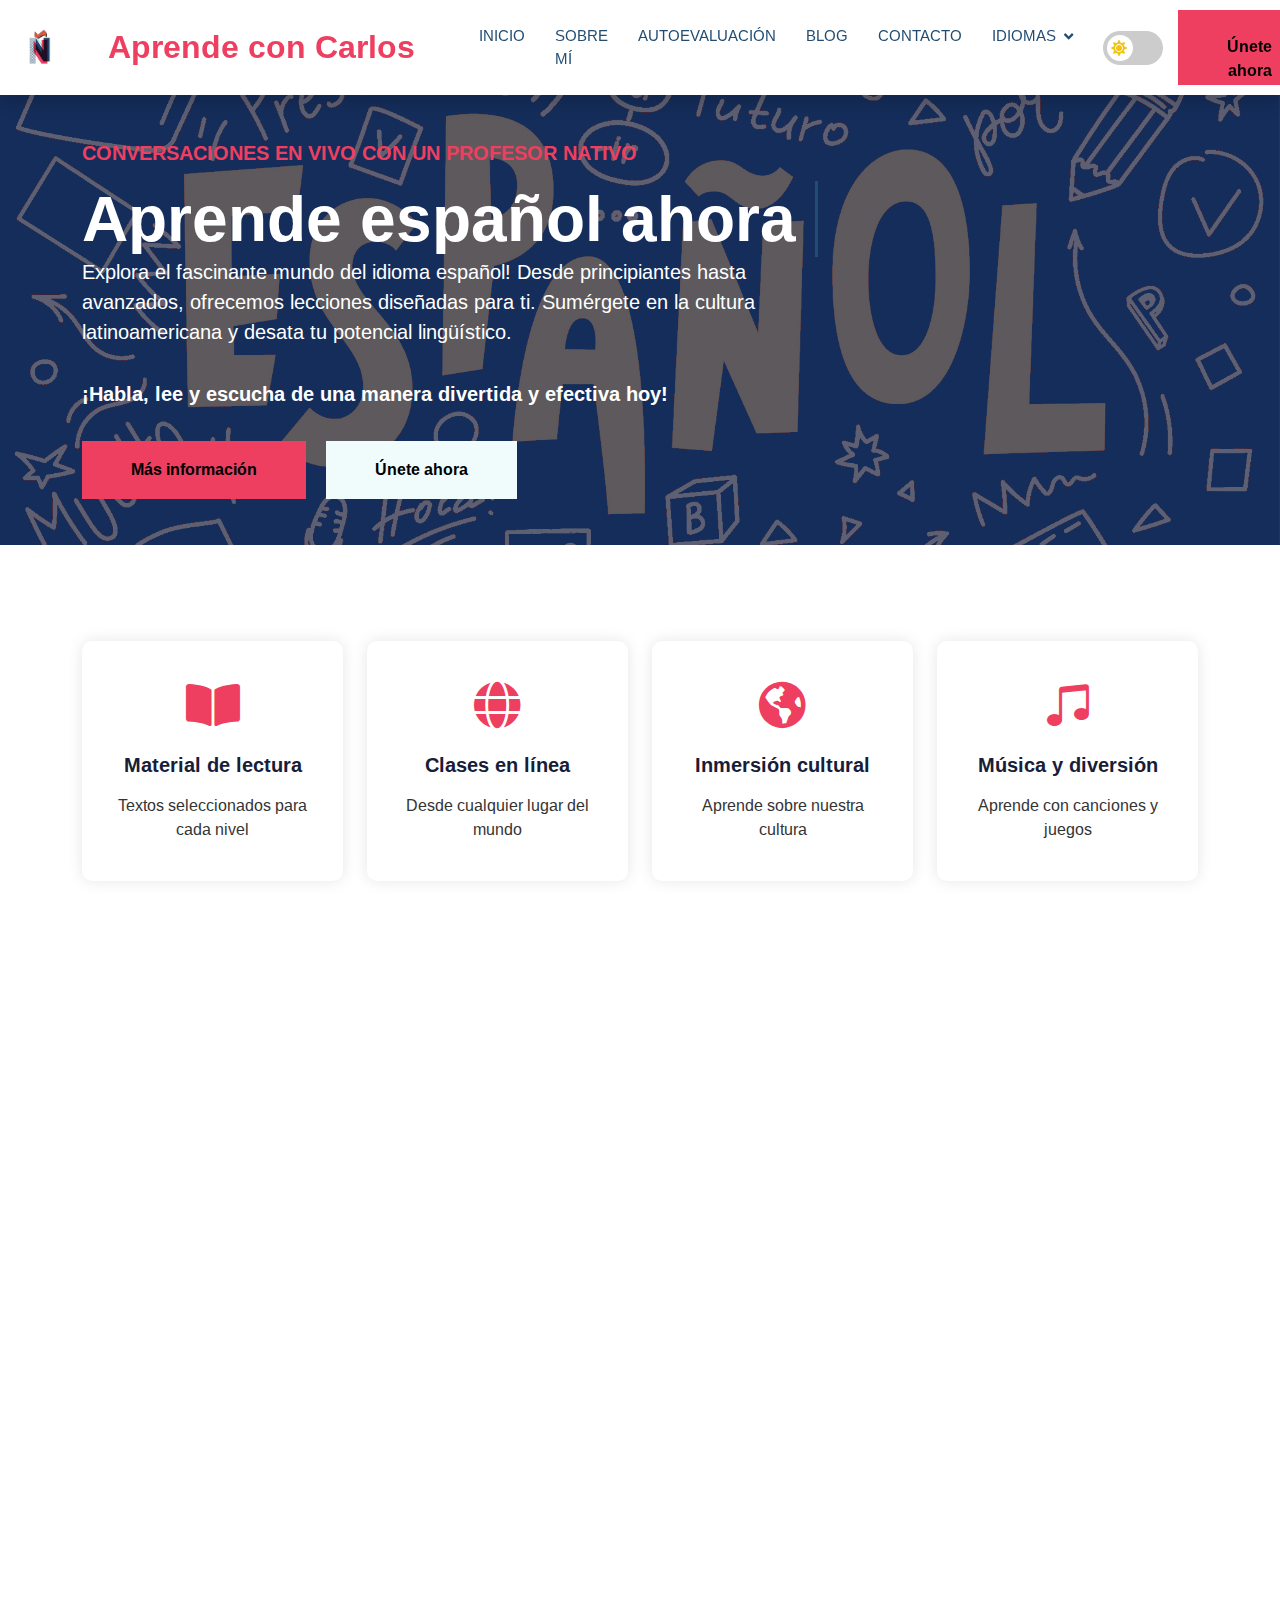
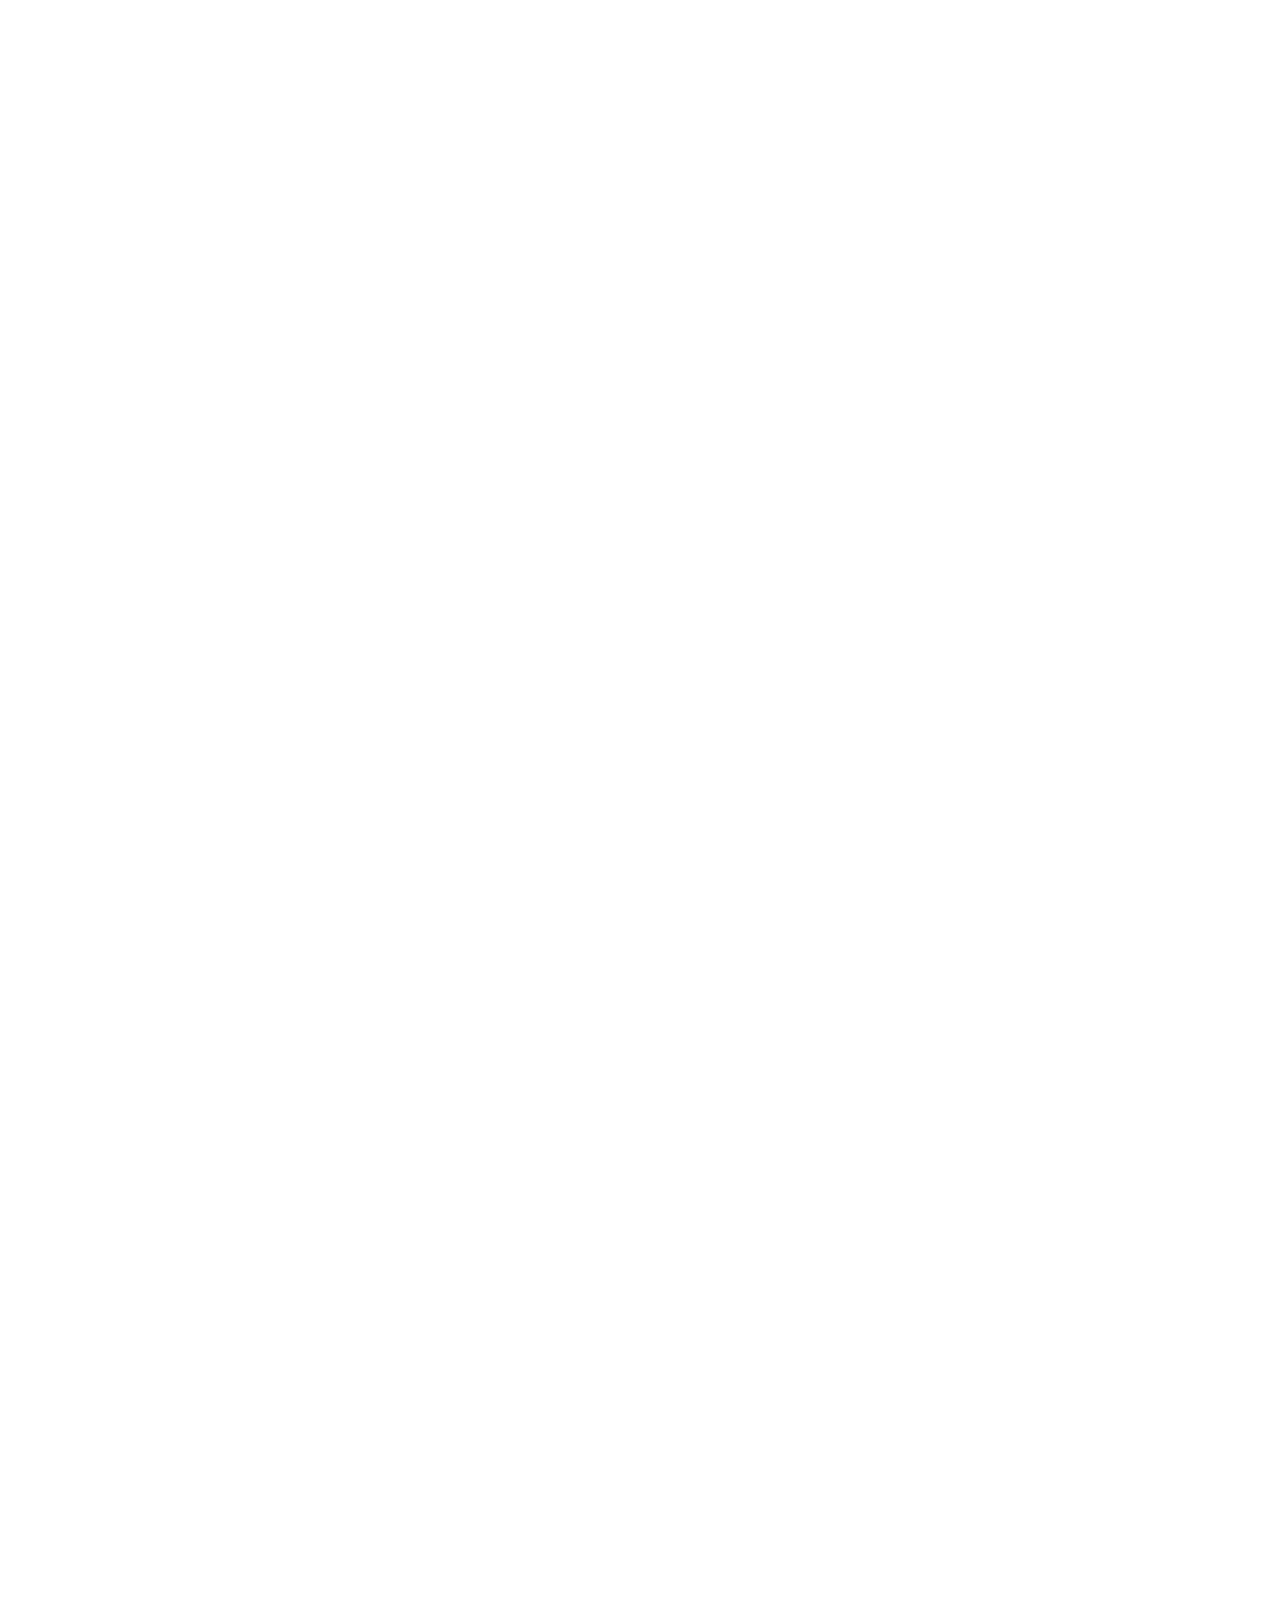
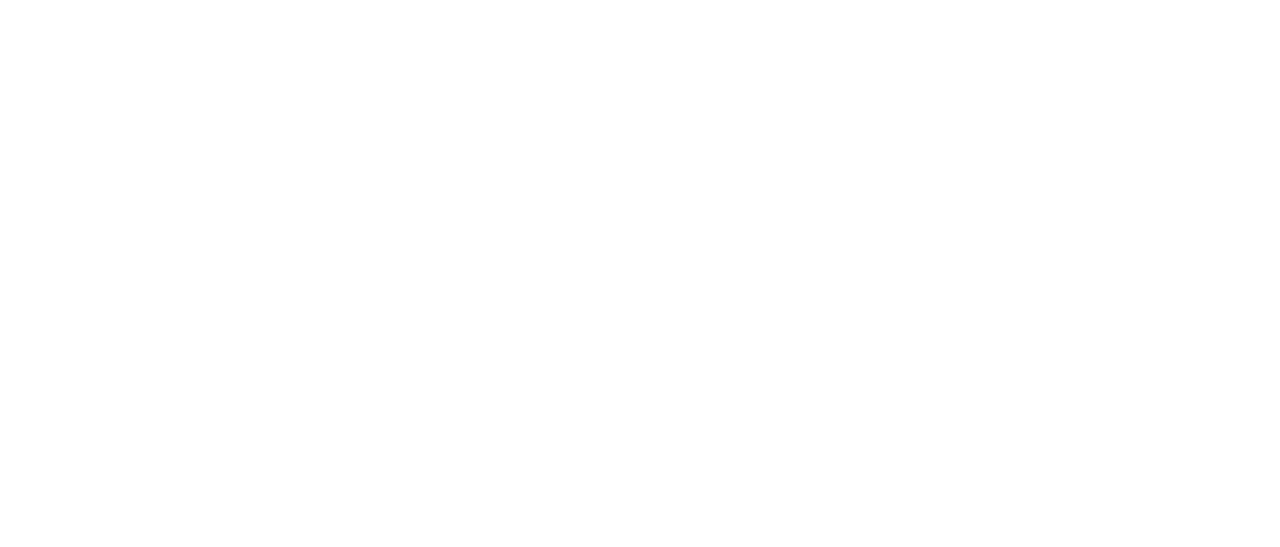
==== index.html @ 6c86e767 "Subiendo cambios." ====
<!DOCTYPE html>
<html lang="es">
  <head>
    <meta charset="utf-8" />
    <title>Aprende con Carlos</title>
    <meta content="width=device-width, initial-scale=1.0" name="viewport" />
    <meta content="spanish classes, spanish online, spanish for beginners, spanish for intermediate, spanish for advanced, clases en español, clases en línea, espanhol online, espanhol para principiantes, espanhol para intermediario, espanhol para avanzado" name="keywords" />
    <meta content="Aprende español con Carlos, un profesor nativo de español. Únete a nuestras clases de español en línea y mejora tus habilidades lingüísticas con actividades atractivas y ejercicios interactivos." name="description" />

    <!-- Favicon -->
    <link href="img/favicon.png" rel="icon" />

<!-- Google Web Fonts -->
<link rel="preconnect" href="https://fonts.googleapis.com">
<link rel="preconnect" href="https://fonts.gstatic.com" crossorigin>
<link href="https://fonts.googleapis.com/css2?family=Arimo:wght@400;500;600;700&display=swap" rel="stylesheet">

    <!-- Icon Font Stylesheet -->
    <link
      href="https://cdnjs.cloudflare.com/ajax/libs/font-awesome/5.10.0/css/all.min.css"
      rel="stylesheet"
    />
    <link
      href="https://cdn.jsdelivr.net/npm/bootstrap-icons@1.4.1/font/bootstrap-icons.css"
      rel="stylesheet"
    />

    <!-- Libraries Stylesheet -->
    <link href="lib/animate/animate.min.css" rel="stylesheet" />
    <link href="lib/owlcarousel/assets/owl.carousel.min.css" rel="stylesheet" />

    <!-- Customized Bootstrap Stylesheet -->
    <link href="css/bootstrap.min.css" rel="stylesheet" />

    <!-- Template Stylesheet -->
    <link href="css/style.css" rel="stylesheet" />
  </head>

  <body>
    <!-- Spinner Start -->
    <div
      id="spinner"
      class="show bg-white position-fixed translate-middle w-100 vh-100 top-50 start-50 d-flex align-items-center justify-content-center"
    >
      <div
        class="spinner-border text-primary"
        style="width: 3rem; height: 3rem"
        role="status"
      >
        <span class="sr-only">Loading...</span>
      </div>
    </div>
    <!-- Spinner End -->
    <!-- Navbar Start -->
    <nav class="navbar navbar-expand-lg bg-white navbar-light shadow sticky-top p-0">
      <img src="images/logoApCarlos.png" alt="logo" class="logo" />
      <a
        href="index.html"
        class="navbar-brand d-flex align-items-center px-4 px-lg-5"
      >
        <h2 class="m-0 text-primary">Aprende con Carlos</h2>
      </a>
      <button
        type="button"
        class="navbar-toggler me-4"
        data-bs-toggle="collapse"
        data-bs-target="#navbarCollapse"
      >
        <span class="navbar-toggler-icon"></span>
      </button>
      <div class="collapse navbar-collapse" id="navbarCollapse">
        <div class="navbar-nav ms-auto p-4 p-lg-0">
          <a href="index.html" class="nav-item nav-link" data-i18n="nav.home">Home</a>
          <a href="about.html" class="nav-item nav-link" data-i18n="nav.about">Sobre mí</a>
          <a href="exam.html" class="nav-item nav-link" data-i18n="nav.exam">Autoevaluación</a>
          <a href="blog.html" class="nav-item nav-link" data-i18n="nav.blog">Blog</a>
          <a href="contact.html" class="nav-item nav-link" data-i18n="nav.contact">Contacto</a>
          
          <div class="nav-item dropdown">
            <a href="#" class="nav-link dropdown-toggle" data-bs-toggle="dropdown" data-i18n="nav.languages">Idiomas</a>
            <div class="dropdown-menu fade-down m-0">
              <a href="#" class="dropdown-item language-option" data-lang="es" onclick="changeLanguage('es')">Español</a>
              <a href="#" class="dropdown-item language-option" data-lang="en" onclick="changeLanguage('en')">English</a>
              <a href="#" class="dropdown-item language-option" data-lang="pt" onclick="changeLanguage('pt')">Português</a>
            </div>
          </div>
          
          <!-- Botón de cambio de tema -->
          <div class="theme-switch-wrapper nav-item">
            <label class="theme-switch" for="checkbox">
              <input type="checkbox" id="checkbox" />
              <div class="slider">
                <i class="fas fa-sun sun-icon icon"></i>
                <i class="fas fa-moon moon-icon icon"></i>
              </div>
            </label>
          </div>
        </div>
        <a href="contact.html" class="btn btn-primary py-4 px-lg-5 d-none d-lg-block" data-i18n="nav.join">
          Únete ahora<i class="fa fa-arrow-right ms-3"></i>
        </a>
      </div>
    </nav>
    <!-- Navbar End -->

    

    <!-- Carousel Start -->
    <div class="container-fluid p-0 mb-5">
      <div class="owl-carousel header-carousel position-relative">
        <div class="owl-carousel-item position-relative">
          <img class="img-fluid" src="img/header.png" alt="" />
          <div
            class="position-absolute top-0 start-0 w-100 h-100 d-flex align-items-center"
            style="background: rgba(24, 29, 56, 0.7)">
            <div class="container">
              <div class="row justify-content-start">
                <div class="col-sm-10 col-lg-8">
                  <h5
                    class="text-primary text-uppercase mb-3 animated slideInDown"
                    data-i18n="carousel.title1"
                  ></h5>
                  <h1 class="display-3 text-white animated slideInDown" data-i18n="carousel.heading"></h1>
                  <p class="fs-5 text-white mb-4 pb-2" data-i18n="carousel.text"></p>
                  <p class="fs-5 text-white mb-4 pb-2">
                    <strong data-i18n="carousel.highlight"></strong>
                  </p>
                  <a
                    href="about.html"
                    class="btn btn-primary py-md-3 px-md-5 me-3 animated slideInLeft"
                    data-i18n="carousel.button1">Más info</a>
                  <a
                    href="contact.html"
                    class="btn btn-light py-md-3 px-md-5 animated slideInRight"
                    data-i18n="carousel.button2">Únete ahora</a>
                </div>
              </div>
            </div>
          </div>
        </div>
        <div class="owl-carousel-item position-relative">
          <img class="img-fluid" src="img/header.png" alt="" />
          <div
            class="position-absolute top-0 start-0 w-100 h-100 d-flex align-items-center"
            style="background: rgba(24, 29, 56, 0.7)"
          >
            <div class="container">
              <div class="row justify-content-start">
                <div class="col-sm-10 col-lg-8">
                  <h5
                    class="text-primary text-uppercase mb-3 animated slideInDown"
                    data-i18n="carousel.title2"
                  >
                    Conversaciones en vivo con un profesor nativo
                  </h5>
                  <h1 class="display-3 text-white animated slideInDown" data-i18n="carousel.heading2">
                    Aprende Español ahora
                  </h1>
                  <p class="fs-5 text-white mb-4 pb-2" data-i18n="carousel.text2">
                    Explora el fascinante mundo del idioma español. Desde
                    principiantes hasta avanzados, ofrecemos lecciones diseñadas
                    para ti. Sumérgete en la cultura latinoamericana y desata tu
                    potencial lingüístico.
                  </p>
                  <p class="fs-5 text-white mb-4 pb-2">
                    <strong>
                      ¡Habla, lee y escucha de una manera divertida y
                      efectiva!</strong
                    >
                  </p>
                  <a
                    href="about.html"
                    class="btn btn-primary py-md-3 px-md-5 me-3 animated slideInLeft"
                    >Más info</a
                  >
                  <a
                    href="contact.html"
                    class="btn btn-light py-md-3 px-md-5 animated slideInRight"
                    >Únete ahora</a
                  >
                </div>
              </div>
            </div>
          </div>
        </div>
      </div>
    </div>

    <!-- Service Start -->
    <div class="container-xxl py-5">
      <div class="container">
        <div class="row g-4">
          <div class="col-lg-3 col-sm-6 wow fadeInUp" data-wow-delay="0.1s">
            <div class="service-item text-center pt-3">
              <div class="p-4">
                <i class="fa fa-3x fa-book-open text-primary mb-4"></i>
                <h5 class="mb-3" data-i18n="services.reading.title"></h5>
                <p data-i18n="services.reading.text"></p>
              </div>
            </div>
          </div>
          <div class="col-lg-3 col-sm-6 wow fadeInUp" data-wow-delay="0.3s">
            <div class="service-item text-center pt-3">
              <div class="p-4">
                <i class="fa fa-3x fa-globe text-primary mb-4"></i>
                <h5 class="mb-3" data-i18n="services.online.title"></h5>
                <p data-i18n="services.online.text"></p>
              </div>
            </div>
          </div>
          <div class="col-lg-3 col-sm-6 wow fadeInUp" data-wow-delay="0.5s">
            <div class="service-item text-center pt-3">
              <div class="p-4">
                <i class="fa fa-3x fa-globe-americas text-primary mb-4"></i>
                <h5 class="mb-3" data-i18n="services.culture.title"></h5>
                <p data-i18n="services.culture.text"></p>
              </div>
            </div>
          </div>
          <div class="col-lg-3 col-sm-6 wow fadeInUp" data-wow-delay="0.7s">
            <div class="service-item text-center pt-3">
              <div class="p-4">
                <i class="fa fa-3x bi-music-note-beamed text-primary mb-4"></i>
                <h5 class="mb-3" data-i18n="services.music.title"></h5>
                <p data-i18n="services.music.text"></p>
              </div>
            </div>
          </div>
        </div>
      </div>
    </div>

    <!-- About Start -->
    <div class="container-xxl py-5">
      <div class="container">
        <div class="row g-5">
          <div
            class="col-lg-6 wow fadeInUp"
            data-wow-delay="0.1s"
            style="min-height: 400px"
          >
            <div class="position-relative h-100">
              <img
                class="img-fluid position-absolute w-100 h-100"
                src="img/about.jpg"
                alt=""
                style="object-fit: cover"
              />
            </div>
          </div>
          <div class="col-lg-6 wow fadeInUp" data-wow-delay="0.3s">
            <h6 class="section-title bg-white text-start text-primary pe-3" data-i18n="about.title"></h6>
            <h1 class="mb-4" data-i18n="about.question"></h1>
            <p class="mb-4" data-i18n="about.text1"></p>
            <div class="row gy-2 gx-4 mb-4">
              <div class="col-sm-6">
                <p class="mb-0">
                  <i class="fa fa-arrow-right text-primary me-2"></i>
                  <span data-i18n="about.skill1"></span>
                </p>
              </div>
              <div class="col-sm-6">
                <p class="mb-0">
                  <i class="fa fa-arrow-right text-primary me-2"></i>
                  <span data-i18n="about.skill2"></span>
                </p>
              </div>
              <div class="col-sm-6">
                <p class="mb-0">
                  <i class="fa fa-arrow-right text-primary me-2">
                  </i>Corrector ortográfico
                </p>
              </div>
              <div class="col-sm-6">
                <p class="mb-0">
                  <i class="fa fa-arrow-right text-primary me-2">
                  </i>Excelente cocinero
                </p>
              </div>
              <div class="col-sm-6">
                <p class="mb-0">
                  <i class="fa fa-arrow-right text-primary me-2">
                  </i>Innovador y empírico
                </p>
              </div>
              <div class="col-sm-6">
                <p class="mb-0">
                  <i class="fa fa-arrow-right text-primary me-2"></i
                  >Dispuesto a ayudarte
                </p>
              </div>
            </div>
            <a class="btn btn-primary py-3 px-5 mt-2" href="teacher.html" data-i18n="about.button"></a>
          </div>
        </div>
      </div>
    </div>

    <!-- Categories Start -->
    <div class="container-xxl py-5 category">
        <div class="container">
            <div class="text-center wow fadeInUp" data-wow-delay="0.1s">
                <h6 class="section-title bg-white text-center text-primary px-3" data-i18n="categories.title"></h6>
                <h1 class="mb-5" data-i18n="categories.heading"></h1>
            </div>
            <div class="row g-3">
                <div class="col-lg-7 col-md-6">
                    <div class="row g-3">
                        <div class="col-lg-12 col-md-12 wow zoomIn" data-wow-delay="0.1s">
                            <a class="position-relative d-block overflow-hidden" href="grammar.html">
                                <img class="img-fluid" src="img/cat-1.jpg" alt="" />
                                <div class="bg-white text-center position-absolute bottom-0 end-0 py-2 px-3" style="margin: 1px">
                                    <h5 class="m-0" data-i18n="categories.item1"></h5>
                                </div>
                            </a>
                        </div>
                        <div class="col-lg-6 col-md-12 wow zoomIn" data-wow-delay="0.3s">
                            <a class="position-relative d-block overflow-hidden" href="conversations.html">
                                <img class="img-fluid" src="img/cat-2.jpg" alt="" />
                                <div class="bg-white text-center position-absolute bottom-0 end-0 py-2 px-3" style="margin: 1px">
                                    <h5 class="m-0" data-i18n="categories.item2">Conversaciones en vivo</h5>
                                </div>
                            </a>
                        </div>
                        <div class="col-lg-6 col-md-12 wow zoomIn" data-wow-delay="0.5s">
                            <a class="position-relative d-block overflow-hidden" href="exercises.html">
                                <img class="img-fluid" src="img/cat-3.jpg" alt="" />
                                <div class="bg-white text-center position-absolute bottom-0 end-0 py-2 px-3" style="margin: 1px">
                                    <h5 class="m-0" data-i18n="categories.item3">Ejercicios interactivos</h5>
                                </div>
                            </a>
                        </div>
                    </div>
                </div>
                <div class="col-lg-5 col-md-6 wow zoomIn" data-wow-delay="0.7s" style="min-height: 350px;">
                    <a class="position-relative d-block h-100 overflow-hidden" href="videos.html">
                        <img class="img-fluid position-absolute w-100 h-100" src="img/cat-4.jpg" alt="" style="object-fit: cover" />
                        <div class="bg-white text-center position-absolute bottom-0 end-0 py-2 px-3" style="margin: 1px">
                            <h5 class="m-0" data-i18n="categories.item4">Videos tutoriales</h5>
                        </div>
                    </a>
                </div>
            </div>
        </div>
    </div>

    <!-- Courses Start -->
    <div class="container-xxl py-5">
      <div class="container">
        <div class="text-center wow fadeInUp" data-wow-delay="0.1s">
          <h6 class="section-title bg-white text-center text-primary px-3" data-i18n="courses.title">
          </h6>
          <h1 class="mb-5" data-i18n="courses.heading"></h1>
        </div>
        <div class="row g-4 justify-content-center">
          <div class="col-lg-4 col-md-6 wow fadeInUp" data-wow-delay="0.1s">
            <div class="course-item bg-light">
              <div class="position-relative overflow-hidden">
                <img class="img-fluid" src="img/course-1.jpg" alt="" />
                <div
                  class="w-100 d-flex justify-content-center position-absolute bottom-0 start-0 mb-4"
                >
                  <a
                    href="#"
                    class="flex-shrink-0 btn btn-sm btn-primary px-3 border-end"
                    style="border-radius: 30px 0 0 30px"
                    data-i18n="courses.more"
                  ></a
                  >
                  <a
                    href="#"
                    class="flex-shrink-0 btn btn-sm btn-primary px-3"
                    style="border-radius: 0 30px 30px 0"
                    data-i18n="courses.join"
                  ></a
                  >
                </div>
              </div>
              <div class="text-center p-4 pb-0">
                <h3 class="mb-0">$150.00</h3>
                <h5 class="mb-4" data-i18n="courses.beginner"></h5>
              </div>
              <div class="d-flex border-top">
                <small class="flex-fill text-center border-end py-2"
                  ><i class="fa fa-user-tie text-primary me-2"></i>Carlos Reges</small
                >
                <small class="flex-fill text-center border-end py-2"
                  ><i class="fa fa-clock text-primary me-2"></i>1.49 Hrs</small
                >
                <small class="flex-fill text-center py-2"
                  ><i class="fa fa-user text-primary me-2"></i>30
                  <span data-i18n="courses.students"></span></small
                >
              </div>
            </div>
          </div>
          <div class="col-lg-4 col-md-6 wow fadeInUp" data-wow-delay="0.3s">
            <div class="course-item bg-light">
              <div class="position-relative overflow-hidden">
                <img class="img-fluid" src="img/course-2.jpg" alt="" />
                <div
                  class="w-100 d-flex justify-content-center position-absolute bottom-0 start-0 mb-4"
                >
                  <a
                    href="#"
                    class="flex-shrink-0 btn btn-sm btn-primary px-3 border-end"
                    style="border-radius: 30px 0 0 30px"
                    data-i18n="courses.more"
                  ></a
                  >
                  <a
                    href="#"
                    class="flex-shrink-0 btn btn-sm btn-primary px-3"
                    style="border-radius: 0 30px 30px 0"
                    data-i18n="courses.join"
                  ></a
                  >
                </div>
              </div>
              <div class="text-center p-4 pb-0">
                <h3 class="mb-0">$150.00</h3>
                <h5 class="mb-4" data-i18n="courses.intermediate"></h5>
              </div>
              <div class="d-flex border-top">
                <small class="flex-fill text-center border-end py-2"
                  ><i class="fa fa-user-tie text-primary me-2"></i>Carlos Reges</small
                >
                <small class="flex-fill text-center border-end py-2"
                  ><i class="fa fa-clock text-primary me-2"></i>1.49 Hrs</small
                >
                <small class="flex-fill text-center py-2"
                  ><i class="fa fa-user text-primary me-2"></i>30
                  <span data-i18n="courses.students"></span></small
                >
              </div>
            </div>
          </div>
          <div class="col-lg-4 col-md-6 wow fadeInUp" data-wow-delay="0.5s">
            <div class="course-item bg-light">
              <div class="position-relative overflow-hidden">
                <img class="img-fluid" src="img/course-3.jpg" alt="" />
                <div
                  class="w-100 d-flex justify-content-center position-absolute bottom-0 start-0 mb-4"
                >
                  <a
                    href="#"
                    class="flex-shrink-0 btn btn-sm btn-primary px-3 border-end"
                    style="border-radius: 30px 0 0 30px"
                    data-i18n="courses.more"
                  ></a
                  >
                  <a
                    href="#"
                    class="flex-shrink-0 btn btn-sm btn-primary px-3"
                    style="border-radius: 0 30px 30px 0"
                    data-i18n="courses.join"
                  ></a
                  >
                </div>
              </div>
              <div class="text-center p-4 pb-0">
                <h3 class="mb-0">$150.00</h3>
                <h5 class="mb-4" data-i18n="courses.advanced"></h5>
              </div>
              <div class="d-flex border-top">
                <small class="flex-fill text-center border-end py-2"
                  ><i class="fa fa-user-tie text-primary me-2"></i>Carlos Reges</small
                >
                <small class="flex-fill text-center border-end py-2"
                  ><i class="fa fa-clock text-primary me-2"></i>1.49 Hrs</small
                >
                <small class="flex-fill text-center py-2"
                  ><i class="fa fa-user text-primary me-2"></i>30
                  <span data-i18n="courses.students"></span></small
                >
              </div>
            </div>
          </div>
        </div>
      </div>
    </div>

    <!-- Contact Start -->
    <div class="container-xxl py-5">
      <div class="container">
        <div class="text-center wow fadeInUp" data-wow-delay="0.1s">
          <h6 class="section-title bg-white text-center text-primary px-3" data-i18n="contact.title"></h6>
          <h1 class="mb-5" data-i18n="contact.heading"></h1>
        </div>
        <div class="row g-4">
          <div class="col-lg-6 col-md-6 wow fadeInUp" data-wow-delay="0.1s">
            <div class="d-flex align-items-center mb-3">
              <div
                class="d-flex align-items-center justify-content-center flex-shrink-0 bg-primary"
                style="width: 50px; height: 50px"
              >
                <i class="fa fa-map-marker-alt text-white"></i>
              </div>
              <div class="ms-3">
                <h5 class="text-primary" data-i18n="contact.location"></h5>
                <p class="mb-0">Córdoba, Argentina</p>
              </div>
            </div>
            <div class="d-flex align-items-center mb-3">
              <div
                class="d-flex align-items-center justify-content-center flex-shrink-0 bg-primary"
                style="width: 50px; height: 50px"
              >
                <i class="fa fa-phone-alt text-white"></i>
              </div>
              <div class="ms-3">
                <a href="tel:+5493513400891">
                <h5 class="text-primary">Teléfono</h5>
                </a>
              </div>
            </div>
            <div class="d-flex align-items-center">
              <div
                class="d-flex align-items-center justify-content-center flex-shrink-0 bg-primary"
                style="width: 50px; height: 50px"
              >
                <i class="fa fa-envelope-open text-white"></i>
              </div>
              <div class="ms-3">
                <a href="mailto:profecorrige@gmail.com" class="mb-0"
                  >
                <h5 class="text-primary">Email</h5>
                </a
                >
              </div>
            </div>
          </div>
          <div class="col-lg-6 col-md-12 wow fadeInUp" data-wow-delay="0.5s">
            <form>
              <div class="row g-3">
                <div class="col-md-6">
                  <div class="form-floating">
                    <input type="text" class="form-control" id="name" placeholder="Your Name" />
                    <label for="name" data-i18n="contact.name"></label>
                  </div>
                </div>
                <div class="col-md-6">
                  <div class="form-floating">
                    <input
                      type="email"
                      class="form-control"
                      id="email"
                      placeholder="Your Email"
                    />
                    <label for="email" data-i18n="contact.email">Tu e-mail</label>
                  </div>
                </div>
                <div class="col-12">
                  <div class="form-floating">
                    <input
                      type="text"
                      class="form-control"
                      id="subject"
                      placeholder="Subject"
                    />
                    <label for="subject" data-i18n="contact.subject">Tema</label>
                  </div>
                </div>
                <div class="col-12">
                  <div class="form-floating">
                    <textarea
                      class="form-control"
                      placeholder="Leave a message here"
                      id="message"
                      style="height: 150px"
                    ></textarea>
                    <label for="message" data-i18n="contact.message">Mensaje</label>
                  </div>
                </div>
                <div class="col-12">
                  <button class="btn btn-primary w-100 py-3" type="submit" data-i18n="contact.submit">
                    Enviar
                  </button>
                </div>
              </div>
            </form>
          </div>
        </div>
      </div>
    </div>

    <!-- Footer Start -->
    <div class="container-fluid bg-dark text-light footer pt-5 mt-5 wow fadeIn" data-wow-delay="0.1s">
        <div class="container py-5">
            <div class="row g-5">
                <!-- Primera columna -->
                <div class="col-lg-6 col-md-6">
                    <h4 class="text-white mb-3" data-i18n="footer.links">Enlaces importantes</h4>
                    <a class="btn btn-link" href="/blog.html">Blog</a>
                    <a class="btn btn-link" href="https://www.fundeu.es/" target="_blank">Fundeú</a>
                    <div class="d-flex pt-3">
                        <a class="btn btn-outline-light btn-social" href="#"><i class="fab fa-twitter"></i></a>
                        <a class="btn btn-outline-light btn-social" href="#"><i class="fab fa-facebook-f"></i></a>
                        <a class="btn btn-outline-light btn-social" href="#"><i class="fab fa-youtube"></i></a>
                        <a class="btn btn-outline-light btn-social" href="#"><i class="fab fa-linkedin-in"></i></a>
                    </div>
                </div>
                <!-- Segunda columna -->
                <div class="col-lg-6 col-md-6">
                    <h4 class="text-white mb-3" data-i18n="footer.contact">Contacto</h4>
                    <p class="mb-2">
                        <i class="fa fa-map-marker-alt me-3"></i>Córdoba, Argentina
                    </p>
                    <p class="mb-2" data-i18n="footer.inquiry">
                        Para consultas, por favor utiliza el formulario de contacto arriba.
                    </p>
                </div>
            </div>
        </div>
        <div class="container">
            <div class="copyright">
                <div class="row">
                    <div class="col-md-6 text-center text-md-start mb-3 mb-md-0">
                        &copy; <a class="border-bottom" href="#">Aprende con Carlos</a>
                        <span data-i18n="footer.rights">Todos los derechos reservados</span>.
                        <span data-i18n="footer.designed">Diseñado por</span>
                        <a class="border-bottom" href="https://carlosreges.com.ar">Carlos Reges</a>
                    </div>
                    <div class="col-md-6 text-center text-md-end">
                        <div class="footer-menu">
                            <a href="index.html" data-i18n="nav.home">Home</a>
                            <a href="#" data-i18n="footer.cookies">Cookies</a>
                            <a href="#" data-i18n="footer.help">Ayuda</a>
                            <a href="#" data-i18n="footer.faqs">FAQs</a>
                        </div>
                    </div>
                </div>
            </div>
        </div>
    </div>

    <!-- Back to Top -->
    <a href="#" class="btn btn-lg btn-primary btn-lg-square back-to-top"><i class="bi bi-arrow-up"></i></a>

    <!-- JavaScript Libraries -->
    <script src="https://code.jquery.com/jquery-3.4.1.min.js"></script>
    <script src="https://cdn.jsdelivr.net/npm/bootstrap@5.0.0/dist/js/bootstrap.bundle.min.js"></script>
    <script src="lib/wow/wow.min.js"></script>
    <script src="lib/easing/easing.min.js"></script>
    <script src="lib/waypoints/waypoints.min.js"></script>
    <script src="lib/owlcarousel/owl.carousel.min.js"></script>

    <!-- Template Javascript -->
    <script src="js/main.js"></script>
    <script src="js/translations.js"></script>
    <script src="js/theme-clean.js"></script>
  </body>
</html>
---- css/style.css ----
/********** Template CSS **********/
:root {
    --primary: #224D73;    /* Color principal - azul oscuro */
    --secondary: #EE3F60;  /* Color secundario - rojo */
    --accent: #0DB6C5;     /* Color de acento - turquesa */
    --highlight: #D96A6A;  /* Color de resalte - salmón */
    --light: #F0FBFC;
    --dark: #224D73;       /* Cambiado para mantener consistencia */
    
    /* Nuevas variables para modo claro/oscuro */
    --bg-color: #ffffff;
    --text-color: #333333;
    --card-bg: #ffffff;
    --border-color: #e0e0e0;
    --shadow-color: rgba(0, 0, 0, 0.1);
    --header-overlay: rgba(24, 29, 56, 0.7);
}

/* Modo oscuro */
[data-theme="dark"] {
    --bg-color: #121212;
    --text-color: #f0f0f0;
    --card-bg: #1e1e1e;
    --border-color: #333333;
    --shadow-color: rgba(0, 0, 0, 0.3);
    --header-overlay: rgba(0, 0, 0, 0.8);
}

.fw-medium {
    font-weight: 500 !important;
}

.fw-semi-bold {
    font-weight: 600 !important;
}

.fw-bold {
    font-weight: 700 !important;
}

.back-to-top {
    position: fixed !important;
    right: 30px !important;
    left: auto !important; /* Forzar que no se posicione a la izquierda */
    bottom: 30px !important;
    z-index: 99999 !important; /* Aumentamos el z-index para asegurarnos que esté por encima */
    width: 45px !important;
    height: 45px !important;
    margin: 0 !important;
    padding: 0 !important;
    opacity: 0;
    visibility: hidden;
    transition: all 0.5s ease;
}

.back-to-top.active {
    opacity: 1;
    visibility: visible;
}


/*** Spinner ***/
#spinner {
    opacity: 0;
    visibility: hidden;
    transition: opacity .5s ease-out, visibility 0s linear .5s;
    z-index: 99999;
}

#spinner.show {
    transition: opacity .5s ease-out, visibility 0s linear 0s;
    visibility: visible;
    opacity: 1;
}


/*** Button ***/
.btn {
    font-family: 'Arimo', sans-serif;
    font-weight: 600;
    transition: .5s;
}

.btn.btn-primary {
    background-color: var(--secondary);
    border-color: var(--secondary);
}

.btn.btn-primary:hover {
    background-color: var(--accent);
    border-color: var(--accent);
}

.btn.btn-secondary {
    color: #FFFFFF;
}

.btn-square {
    width: 38px;
    height: 38px;
}

.btn-sm-square {
    width: 32px;
    height: 32px;
}

.btn-lg-square {
    width: 48px;
    height: 48px;
}

.btn-square,
.btn-sm-square,
.btn-lg-square {
    padding: 0;
    display: flex;
    align-items: center;
    justify-content: center;
    font-weight: normal;
    border-radius: 0px;
}


/*** Navbar ***/
.navbar .dropdown-toggle::after {
    border: none;
    content: "\f107";
    font-family: "Font Awesome 5 Free";
    font-weight: 900;
    vertical-align: middle;
    margin-left: 8px;
}

.navbar-light .navbar-nav .nav-link {
    font-family: 'Arimo', sans-serif;
    margin-right: 30px;
    padding: 25px 0;
    color: #FFFFFF;
    font-size: 15px;
    text-transform: uppercase;
    outline: none;
}

.navbar-light .navbar-nav .nav-link:hover,
.navbar-light .navbar-nav .nav-link.active {
    color: var(--accent);
}

@media (max-width: 991.98px) {
    .navbar-light .navbar-nav .nav-link  {
        margin-right: 0;
        padding: 10px 0;
    }

    .navbar-light .navbar-nav {
        border-top: 1px solid #EEEEEE;
    }
}

.navbar-light .navbar-brand,
.navbar-light a.btn {
    height: 75px;
}

.navbar-light .navbar-nav .nav-link {
    color: var(--dark);
    font-weight: 500;
}

.navbar-light.sticky-top {
    top: -100px;
    transition: .5s;
}

@media (min-width: 992px) {
    .navbar .nav-item .dropdown-menu {
        display: block;
        margin-top: 0;
        opacity: 0;
        visibility: hidden;
        transition: .5s;
    }

    .navbar .dropdown-menu.fade-down {
        top: 100%;
        transform: rotateX(-75deg);
        transform-origin: 0% 0%;
    }

    .navbar .nav-item:hover .dropdown-menu {
        top: 100%;
        transform: rotateX(0deg);
        visibility: visible;
        transition: .5s;
        opacity: 1;
    }
}

.navbar img.logo {
    margin-left: 20px;
    width: 3%;
    min-width: 40px;
    height: auto;
    padding: 5px;
}


/*** Header carousel ***/
.header-carousel .owl-carousel-item {
    position: relative;
    height: 50vh;
}

.header-carousel .owl-carousel-item img {
    position: absolute;
    width: 100%;
    height: 100%;
    object-fit: cover;
}

@media (max-width: 768px) {
    /* Ajuste para títulos largos en el carrusel */
    .carousel-content {
        padding: 2rem 1.5rem !important;
        width: 85% !important;
        margin: 2rem auto !important;
        background: rgba(255, 255, 255, 0.95) !important;
        border-radius: 15px !important;
        box-shadow: 0 5px 15px rgba(0,0,0,0.1) !important;
    }

    .carousel-content h1 {
        font-size: 1.4rem !important;
        line-height: 1.4 !important;
        max-height: none !important;
        overflow: visible !important;
        margin-bottom: 0.8rem !important;
        word-wrap: break-word !important;
        hyphens: auto !important;
    }

    .carousel-content p {
        font-size: 0.85rem !important;
        line-height: 1.5 !important;
        max-height: none !important;
        margin-bottom: 1rem !important;
    }

    /* Refinamiento del carrusel para texto visible */
    .header-carousel .owl-carousel-item {
        min-height: 450px !important; /* Aumentamos altura para más espacio */
    }

    .carousel-content h5 {
        font-size: 1rem !important;
        color: var(--primary) !important;
        margin-bottom: 0.5rem !important;
    }

    .carousel-content h1 {
        font-size: 1.6rem !important;
        line-height: 1.4 !important;
        margin-bottom: 1rem !important;
        overflow: visible !important;
        height: auto !important;
    }

    .carousel-content p {
        font-size: 0.9rem !important;
        line-height: 1.5 !important;
        margin-bottom: 1rem !important;
        overflow: visible !important;
        height: auto !important;
        display: block !important; /* Quitamos el límite de líneas */
    }

    /* Ajustamos los botones para que no se superpongan */
    .carousel-content .btn {
        margin: 0.5rem !important;
        padding: 0.5rem 1rem !important;
        font-size: 0.9rem !important;
    }

    /* Estilo para los indicadores del carrusel */
    .header-carousel .owl-dots {
        position: absolute !important;
        bottom: 20px !important;
        width: 100% !important;
        text-align: center !important;
    }

    .header-carousel .owl-dot {
        display: inline-block !important;
        margin: 0 5px !important;
    }

    .header-carousel .owl-dot span {
        width: 8px !important;
        height: 8px !important;
        border-radius: 50% !important;
        background: rgba(255, 255, 255, 0.5) !important;
        display: block !important;
        transition: all 0.3s ease !important;
    }

    .header-carousel .owl-dot.active span {
        background: var(--primary) !important;
        transform: scale(1.5) !important;
    }
}

.header-carousel .owl-nav {
    position: absolute;
    top: 50%;
    right: 8%;
    transform: translateY(-50%);
    display: flex;
    flex-direction: column;
}

.header-carousel .owl-nav .owl-prev,
.header-carousel .owl-nav .owl-next {
    margin: 7px 0;
    width: 45px;
    height: 45px;
    display: flex;
    align-items: center;
    justify-content: center;
    color: #FFFFFF;
    background: transparent;
    border: 1px solid #FFFFFF;
    font-size: 22px;
    transition: .5s;
}

.header-carousel .owl-nav .owl-prev:hover,
.header-carousel .owl-nav .owl-next:hover {
    background: var(--primary);
    border-color: var(--primary);
}

.page-header {
    background: linear-gradient(rgba(24, 29, 56, .7), rgba(24, 29, 56, .7)), url(../img/header.png);
    background-position: center center;
    background-repeat: no-repeat;
    background-size: cover;
}

.page-header-inner {
    background: rgba(15, 23, 43, .7);
}

.breadcrumb-item + .breadcrumb-item::before {
    color: var(--light);
}


/*** Section Title ***/
.section-title {
    font-family: 'Arimo', sans-serif;
    position: relative;
    display: inline-block;
    text-transform: uppercase;
}

.section-title::before {
    position: absolute;
    content: "";
    width: calc(100% + 80px);
    height: 2px;
    top: 4px;
    left: -40px;
    background: var(--secondary);
    z-index: -1;
}

.section-title::after {
    position: absolute;
    content: "";
    width: calc(100% + 120px);
    height: 2px;
    bottom: 5px;
    left: -60px;
    background: var(--secondary);
    z-index: -1;
}

.section-title.text-start::before {
    width: calc(100% + 40px);
    left: 0;
}

.section-title.text-start::after {
    width: calc(100% + 60px);
    left: 0;
}


/*** Service ***/
.service-item {
    transition: all 0.3s ease;
    border-radius: 10px;
    background: #fff;
    box-shadow: 0 0 15px rgba(0, 0, 0, 0.1);
}

.service-item:hover {
    transform: translateY(-10px);
    box-shadow: 0 15px 30px rgba(0, 0, 0, 0.2);
}

.service-item * {
    transition: .5s;
}

.service-item:hover * {
    color: var(--light) !important;
}


/*** Categories & Courses ***/
.category img,
.course-item img {
    transition: .5s;
}

.category a:hover img,
.course-item:hover img {
    transform: scale(1.1);
}

.course-item {
    border: 1px solid rgba(34, 77, 115, 0.1); /* var(--primary) con opacidad */
}

.course-item:hover .course-title {
    color: var(--highlight);
}


/*** Team ***/
.team-item img {
    transition: .5s;
}

.team-item:hover img {
    transform: scale(1.1);
}


/*** Testimonial ***/
.testimonial-carousel::before {
    position: absolute;
    content: "";
    top: 0;
    left: 0;
    height: 100%;
    width: 0;
    background: linear-gradient(to right, rgba(255, 255, 255, 1) 0%, rgba(255, 255, 255, 0) 100%);
    z-index: 1;
}

.testimonial-carousel::after {
    position: absolute;
    content: "";
    top: 0;
    right: 0;
    height: 100%;
    width: 0;
    background: linear-gradient(to left, rgba(255, 255, 255, 1) 0%, rgba(255, 255, 255, 0) 100%);
    z-index: 1;
}

@media (min-width: 768px) {
    .testimonial-carousel::before,
    .testimonial-carousel::after {
        width: 200px;
    }
}

@media (min-width: 992px) {
    .testimonial-carousel::before,
    .testimonial-carousel::after {
        width: 300px;
    }
}

.testimonial-carousel .owl-item .testimonial-text,
.testimonial-carousel .owl-item.center .testimonial-text * {
    transition: .5s;
}

.testimonial-carousel .owl-item.center .testimonial-text {
    background: var(--primary) !important;
}

.testimonial-carousel .owl-item.center .testimonial-text * {
    color: #FFFFFF !important;
}

.testimonial-carousel .owl-dots {
    margin-top: 24px;
    display: flex;
    align-items: flex-end;
    justify-content: center;
}

.testimonial-carousel .owl-dot {
    position: relative;
    display: inline-block;
    margin: 0 5px;
    width: 15px;
    height: 15px;
    border: 1px solid #CCCCCC;
    transition: .5s;
}

.testimonial-carousel .owl-dot.active {
    background: var(--accent);
    border-color: var(--accent);
}


/*** Footer ***/
.footer {
    margin-top: auto;
    margin-bottom: 0;
}

.copyright {
    margin-bottom: 0;
    padding-bottom: 1rem;
}

.container-fluid.bg-dark {
    margin-bottom: 0 !important;
}

.footer .btn.btn-social {
    margin-right: 5px;
    width: 35px;
    height: 35px;
    display: flex;
    align-items: center;
    justify-content: center;
    color: var(--light);
    font-weight: normal;
    border: 1px solid #FFFFFF;
    border-radius: 35px;
    transition: .3s;
}

.footer .btn.btn-social:hover {
    color: var(--accent);
    border-color: var(--accent);
}

.footer .btn.btn-link {
    display: block;
    margin-bottom: 5px;
    padding: 0;
    text-align: left;
    color: #FFFFFF;
    font-size: 15px;
    font-weight: normal;
    text-transform: capitalize;
    transition: .3s;
}

.footer .btn.btn-link::before {
    position: relative;
    content: "\f105";
    font-family: "Font Awesome 5 Free";
    font-weight: 900;
    margin-right: 10px;
}

.footer .btn.btn-link:hover {
    letter-spacing: 1px;
    box-shadow: none;
}

.footer .copyright a {
    color: var(--light);
}

.footer .footer-menu a {
    margin-right: 15px;
    padding-right: 15px;
    border-right: 1px solid rgba(255, 255, 255, .1);
}

.footer .footer-menu a:last-child {
    margin-right: 0;
    padding-right: 0;
    border-right: none;
}

.language-option.active {
    background-color: var(--accent);
    color: var(--light);
}

/* Modificaciones para elementos destacados */
.text-primary {
    color: var(--secondary) !important;
}

.bg-primary {
    background-color: var(--primary) !important;
}

/* Modificaciones para enlaces */
a {
    color: var(--accent);
}

a:hover {
    color: var(--highlight);
}

/* Modificaciones para el spinner */
.spinner-border.text-primary {
    color: var(--secondary) !important;
}

/* Modificaciones para el botón back-to-top */
.back-to-top:hover {
    background: var(--accent);
}

/* Modificaciones para elementos de formulario */
.form-control:focus {
    border-color: var(--accent);
    box-shadow: 0 0 0 0.2rem rgba(13, 182, 197, 0.25); /* var(--accent) con opacidad */
}

/* Actualización de fuentes */
body {
    font-family: 'Arimo', sans-serif;
    min-height: 100vh;
    display: flex;
    flex-direction: column;
    background-color: var(--bg-color);
    color: var(--text-color);
    transition: all 0.3s ease;
}

h1, h2, h3, h4, h5, h6 {
    font-family: 'Arimo', sans-serif;
    font-weight: 700;
}

/* About page specific styles */
.about-img {
    border-radius: 20px;
    overflow: hidden;
    box-shadow: 0 0 15px rgba(0, 0, 0, 0.1);
}

.about-content h1 {
    color: var(--primary);
    margin-bottom: 1.5rem;
}

.about-content p {
    color: #666;
    line-height: 1.8;
    margin-bottom: 2rem;
}

.service-item i {
    transition: all 0.5s ease;
}

.service-item:hover i {
    transform: scale(1.2) rotate(360deg);
    color: var(--primary);
}

/* About page specific styles */
.about-extended {
    background-color: var(--light);
    padding: 20px;
    border-radius: 15px;
    border-left: 4px solid var(--secondary);
    margin: 20px 0;
}

.custom-list {
    list-style: none;
    padding-left: 0;
    margin: 15px 0;
}

.custom-list li {
    transition: all 0.3s ease;
    padding: 8px 0;
}

.custom-list li:hover {
    transform: translateX(10px);
    color: var(--primary);
}

.custom-list li i {
    position: absolute;
    left: 0;
    top: 5px;
    color: var(--secondary);
}

.about-extended p {
    color: var(--dark);
    line-height: 1.8;
}

/* Animación para la imagen del perfil */
.position-relative img {
    transition: all 0.5s ease;
}

.position-relative:hover img {
    transform: scale(1.03);
    box-shadow: 0 10px 20px rgba(0, 0, 0, 0.2);
}

/* Animación para el botón de "¡Comencemos!" */
.btn-primary {
    transition: all 0.3s ease;
    position: relative;
    overflow: hidden;
}

.btn-primary:hover {
    transform: translateY(-3px);
    box-shadow: 0 5px 15px rgba(0, 0, 0, 0.3);
}

.btn-primary::after {
    content: '';
    position: absolute;
    top: 50%;
    left: 50%;
    width: 0;
    height: 0;
    background: rgba(255, 255, 255, 0.2);
    border-radius: 50%;
    transition: all 0.5s ease;
}

.btn-primary:hover::after {
    width: 300px;
    height: 300px;
    margin-left: -150px;
    margin-top: -150px;
    opacity: 0;
}

/* Animación para el formulario de contacto */
.form-floating {
    transition: all 0.3s ease;
}

.form-floating input:focus,
.form-floating textarea:focus {
    transform: translateY(-3px);
    box-shadow: 0 5px 15px rgba(0, 0, 0, 0.1);
}

/* Animación para los iconos de contacto */
.bg-primary {
    transition: all 0.3s ease;
}

.d-flex:hover .bg-primary {
    transform: rotate(15deg);
}

/* Animación para el botón de enviar */
.btn-primary[type="submit"] {
    transition: all 0.4s ease;
    position: relative;
    overflow: hidden;
}

.btn-primary[type="submit"]:hover {
    transform: translateY(-3px);
    box-shadow: 0 5px 15px rgba(13, 110, 253, 0.3);
}

.btn-primary[type="submit"]::before {
    content: '';
    position: absolute;
    top: 0;
    left: -100%;
    width: 100%;
    height: 100%;
    background: linear-gradient(
        120deg,
        transparent,
        rgba(255, 255, 255, 0.3),
        transparent
    );
    transition: all 0.5s ease;
}

.btn-primary[type="submit"]:hover::before {
    left: 100%;
}

/* Animación para los campos del formulario al escribir */
.form-control:focus {
    border-color: var(--primary);
    box-shadow: 0 0 15px rgba(13, 110, 253, 0.2);
}

/* Efecto hover para los enlaces sociales del footer */
.btn-social {
    transition: all 0.3s ease;
}

.btn-social:hover {
    transform: translateY(-5px) rotate(360deg);
    background-color: var(--primary);
    border-color: var(--primary);
}

/* Estilo para el botón de éxito */
.btn-primary.success {
    background-color: #198754 !important;
    border-color: #198754 !important;
}

.btn-primary.success:hover {
    background-color: #157347 !important;
    border-color: #146c43 !important;
}

/* Efecto typing para títulos principales */
.typing-effect {
    overflow: hidden;
    border-right: 3px solid var(--primary);
    white-space: nowrap;
    animation: typing 3.5s steps(40, end), blink-caret 0.75s step-end infinite;
    margin: 0 auto;
}

@keyframes typing {
    from { width: 0 }
    to { width: 100% }
}

@keyframes blink-caret {
    from, to { border-color: transparent }
    50% { border-color: var(--primary) }
}

/* Micro-interacciones para el formulario */
.form-floating input:valid,
.form-floating textarea:valid {
    border-color: #198754;
    background-color: rgba(25, 135, 84, 0.05);
}

.form-floating input:valid + label,
.form-floating textarea:valid + label {
    color: #198754;
}

/* Transiciones suaves entre páginas */
.fade-transition {
    opacity: 0;
    transition: opacity 0.3s ease;
}

.fade-transition.show {
    opacity: 1;
}

/* Optimización para móviles */
@media (max-width: 768px) {
    .service-item:hover {
        transform: translateY(-5px);
    }
    
    .btn-social:hover {
        transform: translateY(-3px) rotate(180deg);
    }

    /* Reorganización del navbar */
    .navbar {
        padding: 0.5rem 1rem !important;
    }

    .navbar-brand {
        display: flex !important;
        align-items: center !important;
        margin-right: 0 !important;
        padding: 0 !important;
        max-width: 70% !important;
    }

    .navbar img.logo {
        width: 35px !important;
        margin: 0 10px 0 0 !important;
    }

    .navbar-brand h2 {
        font-size: 1.1rem !important;
        margin: 0 !important;
        white-space: nowrap !important;
    }

    .navbar-toggler {
        padding: 4px 8px !important;
        margin: 0 0 0 auto !important;
        position: relative !important;
        top: 0 !important;
    }

    /* Ajuste del contenedor del navbar */
    .navbar > .container, 
    .navbar > .container-fluid {
        display: flex !important;
        align-items: center !important;
        justify-content: space-between !important;
        flex-wrap: nowrap !important;
    }

    /* Mejoras para el menú desplegable */
    .navbar-collapse {
        position: absolute !important;
        top: 100% !important;
        left: 0 !important;
        right: 0 !important;
        background: white !important;
        box-shadow: 0 2px 15px rgba(0,0,0,0.1) !important;
        padding: 1rem !important;
        z-index: 1000 !important;
    }

    .navbar-nav {
        margin: 0 !important;
        padding: 0 !important;
    }

    .nav-item {
        padding: 0.5rem 0 !important;
        border-bottom: 1px solid rgba(0,0,0,0.05) !important;
    }

    .nav-item:last-child {
        border-bottom: none !important;
    }

    /* Ajuste del dropdown dentro del menú móvil */
    .dropdown-menu {
        border: none !important;
        background: #f8f9fa !important;
        padding: 0.5rem !important;
        margin-top: 0.5rem !important;
    }

    .dropdown-item {
        padding: 0.5rem 1rem !important;
    }

    /* Ajustes específicos para el dropdown de idiomas */
    .nav-item.dropdown {
        position: static !important;
    }

    .dropdown-menu {
        width: 100% !important;
        margin-top: 0 !important;
        border-radius: 0 !important;
        box-shadow: none !important;
        background-color: #f8f9fa !important;
    }

    .dropdown-menu.fade-down {
        transform: none !important;
        opacity: 1 !important;
    }

    .language-option {
        padding: 0.75rem 1.5rem !important;
        text-align: center !important;
        border-bottom: 1px solid rgba(0,0,0,0.1) !important;
    }

    .language-option:last-child {
        border-bottom: none !important;
    }

    .language-option.active {
        background-color: var(--accent) !important;
        color: white !important;
    }
}

/* Mejoras para diseño responsivo */
@media (max-width: 768px) {
    /* Ajuste del navbar en móviles */
    .navbar-brand h2 {
        font-size: 1.2rem;
    }
    
    .logo {
        width: 40px !important;
    }

    /* Ajuste de títulos en móviles */
    .display-3 {
        font-size: 2.5rem;
    }

    /* Mejora de espaciado en secciones */
    .container-xxl {
        padding: 3rem 1rem;
    }

    /* Ajuste de cards de servicios */
    .service-item {
        margin-bottom: 1rem;
    }

    /* Mejora de formulario de contacto */
    .form-floating {
        margin-bottom: 1rem;
    }

    /* Ajuste del footer */
    .footer-menu {
        text-align: center;
        margin-top: 1rem;
    }
    
    /* Ajuste de botones */
    .btn-lg {
        padding: 0.5rem 1rem;
        font-size: 1rem;
    }

    /* Corrección del header */
    .page-header {
        padding: 2rem 0;
        min-height: 200px;
        display: flex;
        align-items: center;
    }

    .page-header .container {
        padding: 0 15px;
    }

    .page-header .display-3 {
        font-size: 2rem;
        margin-bottom: 1rem;
    }

    /* Ajuste del breadcrumb */
    .breadcrumb {
        justify-content: center;
        padding: 0;
        margin: 0;
    }
}

/* Ajustes específicos para móviles muy pequeños */
@media (max-width: 320px) {
    .navbar-brand h2 {
        font-size: 1rem;
    }
    
    .display-3 {
        font-size: 2rem;
    }
}

/* Ajustes específicos para tablets */
@media (min-width: 769px) and (max-width: 991px) {
    .carousel-content h1 {
        font-size: 1.8rem !important;
    }
}

/* Animación para los dots */
@keyframes bounce {
    0% { transform: scale(1); }
    50% { transform: scale(1.8); }
    100% { transform: scale(1.5); }
}

.owl-dot.bounce span {
    animation: bounce 0.3s ease;
}

/* Estilos para el Quiz de Autoevaluación */
.question-card {
    background-color: #fff;
    border-radius: 8px;
    box-shadow: 0 4px 6px rgba(0,0,0,0.1);
    margin-bottom: 2rem;
    transition: all 0.3s ease;
}

.question-card:hover {
    box-shadow: 0 8px 15px rgba(0,0,0,0.1);
    transform: translateY(-5px);
}

.question-text {
    color: var(--primary);
    font-weight: 600;
    margin-bottom: 1.5rem;
}

.option-item {
    padding: 12px;
    border-radius: 6px;
    transition: background-color 0.2s;
    margin-bottom: 10px;
    border: 1px solid #f0f0f0;
}

.option-item:hover {
    background-color: #f8f9fa;
}

.option-item input[type="radio"] {
    margin-right: 10px;
}

.audio-container {
    background-color: #f8f9fa;
    padding: 15px;
    border-radius: 8px;
    margin-bottom: 20px;
}

.audio-container audio {
    width: 100%;
    margin-bottom: 10px;
}

.transcription-text {
    font-style: italic;
    color: #666;
    padding: 10px;
    background-color: #fff;
    border-left: 3px solid var(--accent);
}

.progress {
    height: 10px;
    border-radius: 5px;
    margin-bottom: 20px;
}

.progress-bar {
    background-color: var(--accent);
}

.results-container {
    background-color: #fff;
    border-radius: 8px;
    box-shadow: 0 4px 15px rgba(0,0,0,0.1);
    padding: 2rem;
}

.score-container {
    text-align: center;
    padding: 1rem;
    margin-bottom: 1.5rem;
    border-radius: 8px;
    background-color: #f8f9fa;
}

.answer-item {
    padding: 15px;
    margin-bottom: 15px;
    border-radius: 8px;
    transition: all 0.3s ease;
}

.answer-item:hover {
    transform: translateX(5px);
}

.bg-light-danger {
    background-color: rgba(220, 53, 69, 0.1);
}

#quizIntro {
    animation: fadeIn 0.8s ease;
}

@keyframes fadeIn {
    from { opacity: 0; transform: translateY(20px); }
    to { opacity: 1; transform: translateY(0); }
}

#startQuizBtn {
    transition: all 0.3s ease;
}

#startQuizBtn:hover {
    transform: scale(1.05);
    box-shadow: 0 5px 15px rgba(0,0,0,0.2);
}

.language-section h4 {
    color: var(--primary);
    margin-bottom: 1rem;
    display: flex;
    align-items: center;
}

.language-section h4:before {
    content: '';
    display: inline-block;
    width: 5px;
    height: 20px;
    background-color: var(--accent);
    margin-right: 10px;
    border-radius: 3px;
}

/* Aplicar variables */
.card, .service-item, .course-item, .team-item, .testimonial-text {
    background-color: var(--card-bg);
    border-color: var(--border-color);
    box-shadow: 0 0 15px var(--shadow-color);
}

.navbar, .footer {
    transition: all 0.3s ease;
}

[data-theme="dark"] .navbar {
    background-color: #1a1a1a !important;
}

[data-theme="dark"] .navbar-light .navbar-nav .nav-link {
    color: #e0e0e0;
}

[data-theme="dark"] .navbar-light .navbar-brand h2 {
    color: var(--accent);
}

[data-theme="dark"] .owl-carousel-item .position-absolute {
    background: var(--header-overlay);
}

[data-theme="dark"] .section-title::before,
[data-theme="dark"] .section-title::after {
    background: var(--accent);
}

/* Botón de cambio de tema */
.theme-switch-wrapper {
    display: flex;
    align-items: center;
    margin-right: 15px;
}

.theme-switch {
    display: inline-block;
    position: relative;
    width: 60px;
    height: 34px;
}

.theme-switch input {
    opacity: 0;
    width: 0;
    height: 0;
}

.slider {
    position: absolute;
    cursor: pointer;
    top: 0;
    left: 0;
    right: 0;
    bottom: 0;
    background-color: #ccc;
    transition: .4s;
    border-radius: 34px;
}

.slider:before {
    position: absolute;
    content: "";
    height: 26px;
    width: 26px;
    left: 4px;
    bottom: 4px;
    background-color: white;
    transition: .4s;
    border-radius: 50%;
}

input:checked + .slider {
    background-color: var(--accent);
}

input:checked + .slider:before {
    transform: translateX(26px);
}

.slider .icon {
    position: absolute;
    top: 50%;
    transform: translateY(-50%);
    font-size: 16px;
    transition: .4s;
}

.slider .sun-icon {
    left: 8px;
    color: #f1c40f;
    opacity: 1;
}

.slider .moon-icon {
    right: 8px;
    color: #f1f1f1;
    opacity: 0;
}

input:checked + .slider .sun-icon {
    opacity: 0;
}

input:checked + .slider .moon-icon {
    opacity: 1;
}

/* Ajustes para títulos en modo oscuro */
[data-theme="dark"] h1, 
[data-theme="dark"] h2, 
[data-theme="dark"] h3, 
[data-theme="dark"] h4, 
[data-theme="dark"] h5, 
[data-theme="dark"] h6 {
    color: #f0f0f0;
}

/* Ajuste específico para los títulos de sección */
[data-theme="dark"] .section-title {
    background-color: var(--card-bg) !important; /* Fondo oscuro en lugar de blanco */
    color: var(--accent) !important; /* Color de acento para mejor visibilidad */
}

/* Ajuste para los títulos principales de sección */
[data-theme="dark"] .mb-5 {
    color: #f0f0f0 !important;
}

/* Ajustes para elementos específicos en modo oscuro */
[data-theme="dark"] .text-center h1,
[data-theme="dark"] .text-start h1,
[data-theme="dark"] .text-end h1 {
    color: #f0f0f0 !important;
}

/* Ajustes para tarjetas y elementos de contenido */
[data-theme="dark"] .service-item,
[data-theme="dark"] .course-item,
[data-theme="dark"] .team-item {
    background-color: #2a2a2a !important;
    border-color: #333 !important;
}

[data-theme="dark"] .service-item h5,
[data-theme="dark"] .course-item h5,
[data-theme="dark"] .team-item h5 {
    color: #f0f0f0 !important;
}

[data-theme="dark"] .service-item p,
[data-theme="dark"] .course-item p,
[data-theme="dark"] .team-item p {
    color: #d0d0d0 !important;
}

/* Ajustes para las categorías */
[data-theme="dark"] .category .bg-white {
    background-color: rgba(42, 42, 42, 0.9) !important;
}

[data-theme="dark"] .category h5.m-0 {
    color: #f0f0f0 !important;
}

/* Ajustes para el formulario de contacto */
[data-theme="dark"] .form-control {
    background-color: #333 !important;
    border-color: #444 !important;
    color: #f0f0f0 !important;
}

[data-theme="dark"] .form-control:focus {
    box-shadow: 0 0 0 0.25rem rgba(13, 182, 197, 0.25) !important;
}

[data-theme="dark"] .form-floating label {
    color: #aaa !important;
}

[data-theme="dark"] .form-floating > .form-control:focus ~ label,
[data-theme="dark"] .form-floating > .form-control:not(:placeholder-shown) ~ label {
    color: var(--accent) !important;
}

/* Ajustes para el carrusel */
[data-theme="dark"] .owl-carousel .owl-nav button {
    border-color: #f0f0f0 !important;
    color: #f0f0f0 !important;
}

[data-theme="dark"] .owl-carousel .owl-nav button:hover {
    background-color: var(--accent) !important;
    border-color: var(--accent) !important;
}

/* Transición suave para todos los elementos */
body, h1, h2, h3, h4, h5, h6, p, div, section, article, aside, footer, header, nav, 
.card, .service-item, .course-item, .team-item, .form-control, .btn, .navbar, .footer {
    transition: all 0.3s ease !important;
}

/* Estilos para el modo oscuro en la página de examen */
body.dark-mode .quiz-container,
body.dark-mode .question,
body.dark-mode .options-container,
body.dark-mode .quiz-intro,
body.dark-mode .result-container {
    background-color: #343a40;
    color: #f0f0f0;
}

body.dark-mode .option {
    background-color: #2c3136;
    color: #f0f0f0;
    border: 1px solid #495057;
}

body.dark-mode .option:hover {
    background-color: #495057;
}

body.dark-mode .selected-option {
    background-color: #0d6efd;
    color: white;
}

body.dark-mode .correct-option {
    background-color: #198754;
    color: white;
}

body.dark-mode .wrong-option {
    background-color: #dc3545;
    color: white;
}

body.dark-mode .btn-quiz {
    background-color: #0d6efd;
    color: white;
}

body.dark-mode .btn-quiz:hover {
    background-color: #0b5ed7;
}

body.dark-mode .quiz-intro {
    border: 1px solid #495057;
}

body.dark-mode .result-container {
    border: 1px solid #495057;
}

/* Estilos específicos para el modo oscuro en el quiz */
body.dark-mode #quizContainer,
body.dark-mode .question-container,
body.dark-mode .options-container,
body.dark-mode .option,
body.dark-mode .quiz-intro,
body.dark-mode .result-container {
    background-color: #343a40 !important;
    color: #f0f0f0 !important;
    border-color: #495057 !important;
}

body.dark-mode .question {
    color: #f0f0f0 !important;
    background-color: #343a40 !important;
}

body.dark-mode .option {
    background-color: #2c3136 !important;
    color: #f0f0f0 !important;
    border: 1px solid #495057 !important;
}

body.dark-mode .option:hover {
    background-color: #495057 !important;
}

body.dark-mode .quiz-navigation button {
    background-color: #0d6efd !important;
    color: white !important;
    border-color: #0d6efd !important;
}

body.dark-mode .quiz-navigation button:hover {
    background-color: #0b5ed7 !important;
}

body.dark-mode .quiz-container {
    background-color: #343a40 !important;
    border-color: #495057 !important;
}

/* Asegurar que no haya elementos con fondo blanco persistente */
body.dark-mode *[style*="background-color: white"],
body.dark-mode *[style*="background-color: #fff"],
body.dark-mode *[style*="background-color: #ffffff"],
body.dark-mode *[style*="background: white"],
body.dark-mode *[style*="background: #fff"] {
    background-color: #343a40 !important;
    background: #343a40 !important;
}

/* Estilos específicos para el modo oscuro en el quiz */
body.dark-mode .question-card {
    background-color: #343a40 !important;
    color: #f0f0f0 !important;
    border-color: #495057 !important;
    box-shadow: 0 0.125rem 0.25rem rgba(0, 0, 0, 0.3) !important;
}

body.dark-mode .question-card p,
body.dark-mode .question-card h3,
body.dark-mode .question-card h4,
body.dark-mode .question-card h5,
body.dark-mode .question-card label {
    color: #f0f0f0 !important;
}

body.dark-mode .question-card .form-check-input {
    background-color: #2c3136;
    border-color: #495057;
}

body.dark-mode .question-card .form-check-input:checked {
    background-color: var(--accent);
    border-color: var(--accent);
}

/* También ajustamos cualquier elemento interno con fondo blanco */
body.dark-mode .question-card .bg-white,
body.dark-mode .question-card [class*="bg-light"] {
    background-color: #2c3136 !important;
}

/* Estilos específicos para el contenedor principal del quiz en modo oscuro */
body.dark-mode #quizContainer,
body.dark-mode .quiz-container {
    background-color: #343a40 !important;
    color: #f0f0f0 !important;
    border-color: #495057 !important;
}

/* Aseguramos que todas las tarjetas de preguntas dentro del contenedor también cambien */
body.dark-mode #quizContainer .question-card,
body.dark-mode .quiz-container .question-card {
    background-color: #2c3136 !important;
    color: #f0f0f0 !important;
    border: 1px solid #495057 !important;
    box-shadow: 0 0.125rem 0.25rem rgba(0, 0, 0, 0.3) !important;
}

/* Para todos los textos dentro del contenedor */
body.dark-mode #quizContainer *,
body.dark-mode .quiz-container * {
    color: #f0f0f0 !important;
}

/* Excepciones para botones y elementos con clases específicas */
body.dark-mode #quizContainer .btn-primary,
body.dark-mode .quiz-container .btn-primary {
    background-color: var(--accent) !important;
    border-color: var(--accent) !important;
    color: white !important;
}

body.dark-mode #quizContainer .btn-secondary,
body.dark-mode .quiz-container .btn-secondary {
    background-color: #6c757d !important;
    border-color: #6c757d !important;
    color: white !important;
}

/* Para las opciones seleccionadas */
body.dark-mode #quizContainer .selected-option,
body.dark-mode .quiz-container .selected-option {
    background-color: var(--accent) !important;
    color: white !important;
}

/* Estilos para modo oscuro */
[data-theme="dark"],
body.dark-mode {
    --primary: #0d6efd;
    --light: #222;
    --dark: #f0f0f0;
    color-scheme: dark;
}

[data-theme="dark"] body,
body.dark-mode {
    color: #e4e4e4;
    background-color: #343a40;
}

[data-theme="dark"] .bg-light,
body.dark-mode .bg-light {
    background-color: #2d2d2d !important;
}

[data-theme="dark"] .text-dark,
body.dark-mode .text-dark {
    color: #e4e4e4 !important;
}

[data-theme="dark"] .navbar,
body.dark-mode .navbar {
    background-color: #222 !important;
}

[data-theme="dark"] .dropdown-menu,
body.dark-mode .dropdown-menu {
    background-color: #2d2d2d !important;
    border-color: #444 !important;
}

[data-theme="dark"] .dropdown-item,
body.dark-mode .dropdown-item {
    color: #e4e4e4 !important;
}

[data-theme="dark"] .dropdown-item:hover,
body.dark-mode .dropdown-item:hover {
    background-color: #3d3d3d !important;
}

[data-theme="dark"] .card,
[data-theme="dark"] .blog-item,
body.dark-mode .card,
body.dark-mode .blog-item {
    background-color: #2d2d2d !important;
    border-color: #444 !important;
}

[data-theme="dark"] .card-body,
body.dark-mode .card-body {
    background-color: #2d2d2d !important;
    color: #e4e4e4 !important;
}

[data-theme="dark"] .form-control,
body.dark-mode .form-control {
    background-color: #2d2d2d !important;
    border-color: #444 !important;
    color: #e4e4e4 !important;
}

[data-theme="dark"] .form-floating label,
body.dark-mode .form-floating label {
    color: #adb5bd !important;
}

[data-theme="dark"] a:not(.btn),
body.dark-mode a:not(.btn) {
    color: #9ec5fe !important;
}

[data-theme="dark"] h1, [data-theme="dark"] h2, [data-theme="dark"] h3, 
[data-theme="dark"] h4, [data-theme="dark"] h5, [data-theme="dark"] h6,
body.dark-mode h1, body.dark-mode h2, body.dark-mode h3, 
body.dark-mode h4, body.dark-mode h5, body.dark-mode h6 {
    color: #e4e4e4 !important;
}

[data-theme="dark"] p,
body.dark-mode p {
    color: #e4e4e4 !important;
}

/* Añadir esta regla para los iconos del footer en modo oscuro */
[data-theme="dark"] .btn-outline-light,
body.dark-mode .btn-outline-light {
    color: #ffffff !important;
    border-color: #ffffff !important;
}

[data-theme="dark"] .footer a:not(.btn-outline-light),
body.dark-mode .footer a:not(.btn-outline-light) {
    color: #ffffff !important;
}

[data-theme="dark"] .footer-menu a,
body.dark-mode .footer-menu a {
    color: #adb5bd !important;
}

[data-theme="dark"] .footer-menu a:hover,
body.dark-mode .footer-menu a:hover {
    color: #ffffff !important;
}
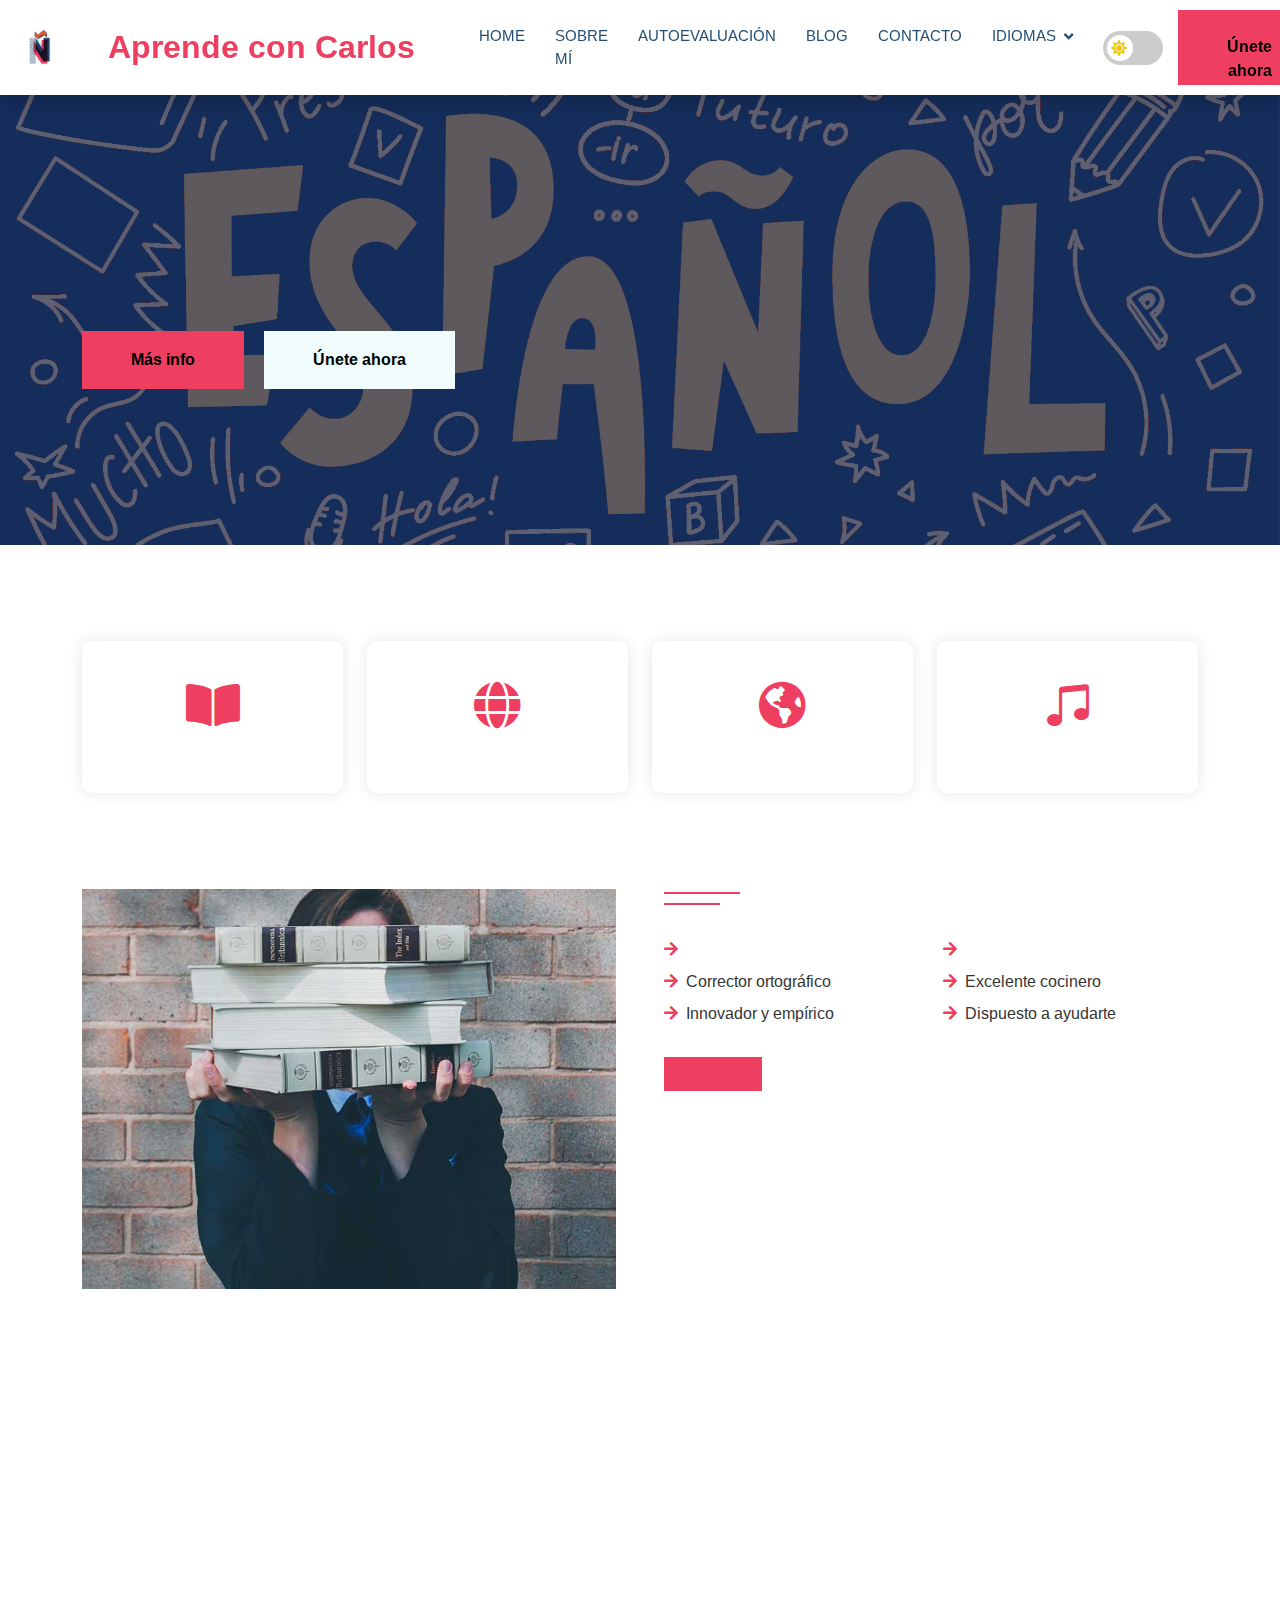
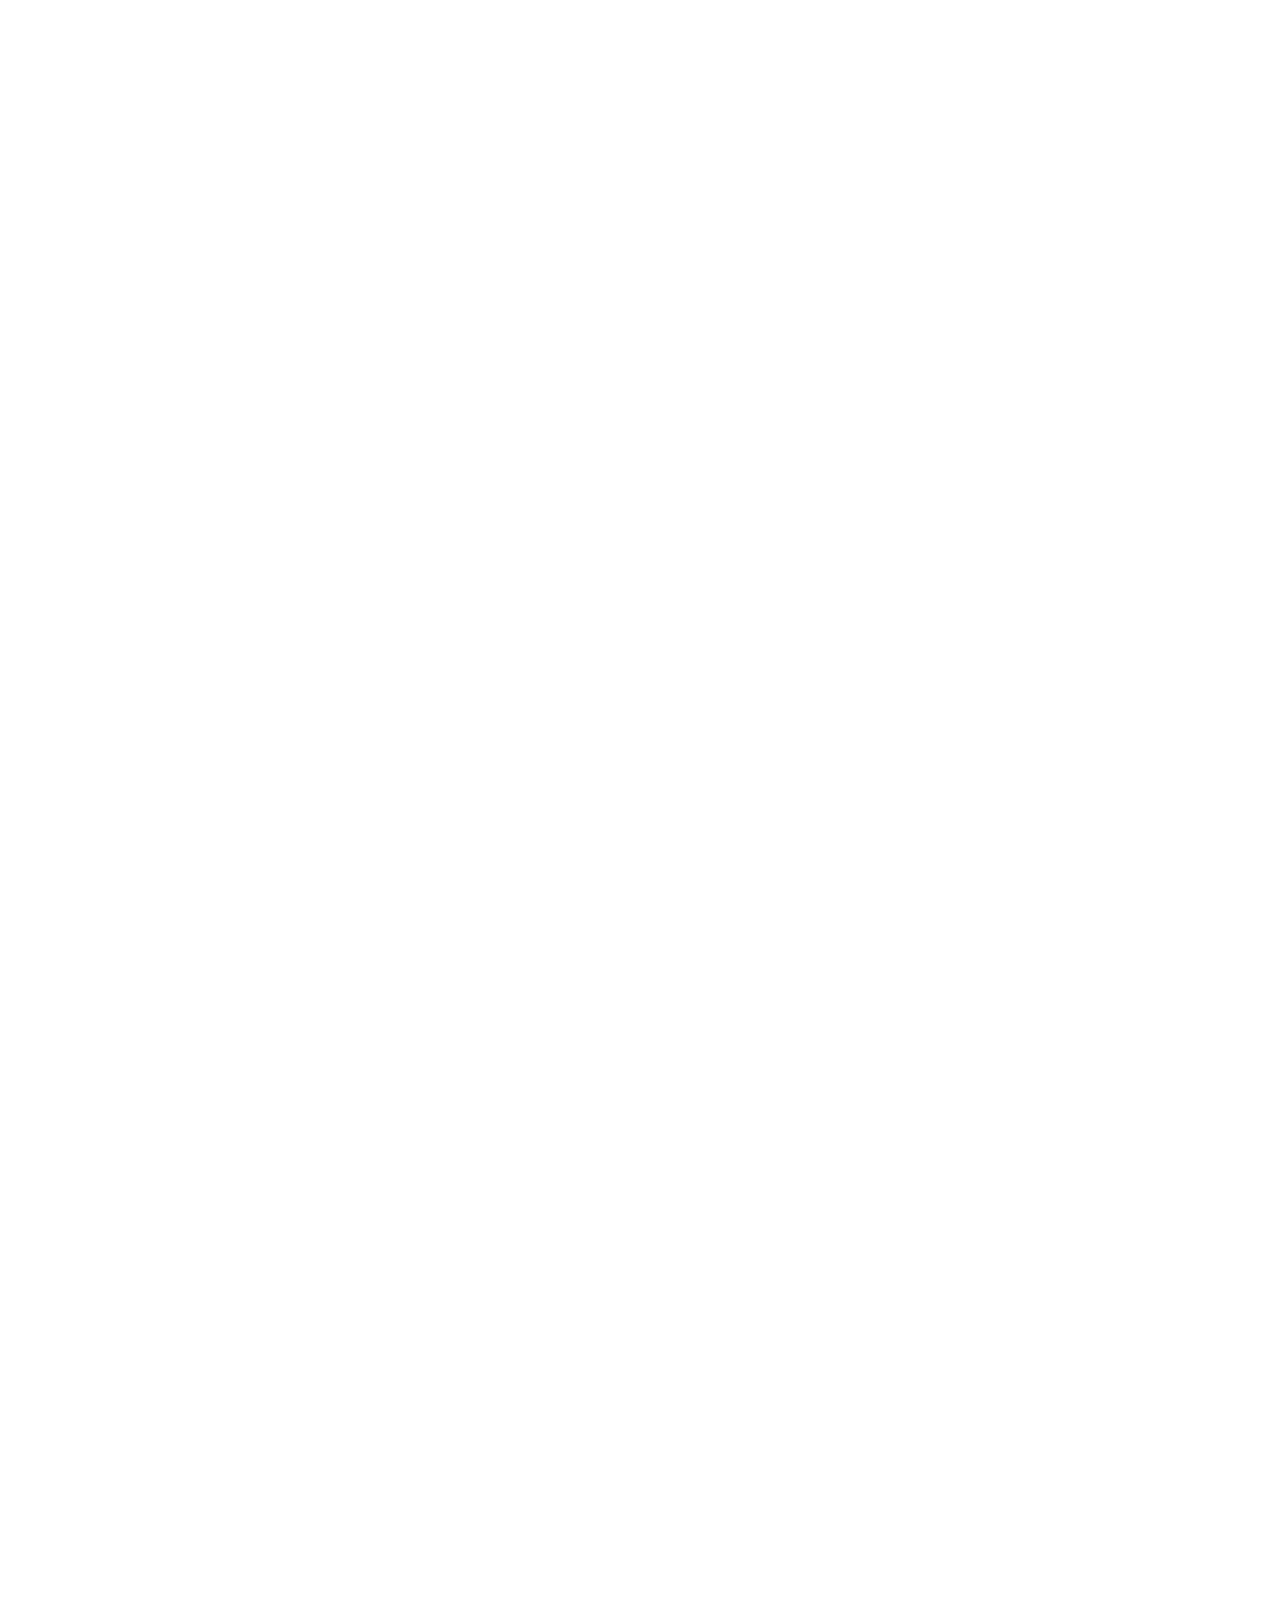
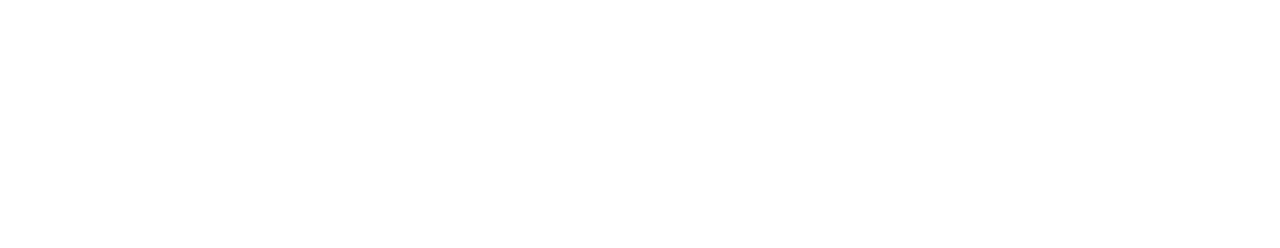
==== commit 9d208e1c: "Subiendo nuevos cambios hechos rápidamente" ====
--- a/index.html
+++ b/index.html
@@ -10,7 +10,7 @@
     <!-- Favicon -->
     <link href="img/favicon.png" rel="icon" />
 
-<!-- Google Web Fonts -->
+    <!-- Google Web Fonts -->
 <link rel="preconnect" href="https://fonts.googleapis.com">
 <link rel="preconnect" href="https://fonts.gstatic.com" crossorigin>
 <link href="https://fonts.googleapis.com/css2?family=Arimo:wght@400;500;600;700&display=swap" rel="stylesheet">
@@ -298,50 +298,50 @@
 
     <!-- Categories Start -->
     <div class="container-xxl py-5 category">
-        <div class="container">
-            <div class="text-center wow fadeInUp" data-wow-delay="0.1s">
+      <div class="container">
+        <div class="text-center wow fadeInUp" data-wow-delay="0.1s">
                 <h6 class="section-title bg-white text-center text-primary px-3" data-i18n="categories.title"></h6>
                 <h1 class="mb-5" data-i18n="categories.heading"></h1>
-            </div>
+        </div>
+        <div class="row g-3">
+          <div class="col-lg-7 col-md-6">
             <div class="row g-3">
-                <div class="col-lg-7 col-md-6">
-                    <div class="row g-3">
-                        <div class="col-lg-12 col-md-12 wow zoomIn" data-wow-delay="0.1s">
+              <div class="col-lg-12 col-md-12 wow zoomIn" data-wow-delay="0.1s">
                             <a class="position-relative d-block overflow-hidden" href="grammar.html">
-                                <img class="img-fluid" src="img/cat-1.jpg" alt="" />
+                  <img class="img-fluid" src="img/cat-1.jpg" alt="" />
                                 <div class="bg-white text-center position-absolute bottom-0 end-0 py-2 px-3" style="margin: 1px">
                                     <h5 class="m-0" data-i18n="categories.item1"></h5>
-                                </div>
-                            </a>
-                        </div>
-                        <div class="col-lg-6 col-md-12 wow zoomIn" data-wow-delay="0.3s">
+                  </div>
+                </a>
+              </div>
+              <div class="col-lg-6 col-md-12 wow zoomIn" data-wow-delay="0.3s">
                             <a class="position-relative d-block overflow-hidden" href="conversations.html">
-                                <img class="img-fluid" src="img/cat-2.jpg" alt="" />
+                  <img class="img-fluid" src="img/cat-2.jpg" alt="" />
                                 <div class="bg-white text-center position-absolute bottom-0 end-0 py-2 px-3" style="margin: 1px">
                                     <h5 class="m-0" data-i18n="categories.item2">Conversaciones en vivo</h5>
-                                </div>
-                            </a>
-                        </div>
-                        <div class="col-lg-6 col-md-12 wow zoomIn" data-wow-delay="0.5s">
+                  </div>
+                </a>
+              </div>
+              <div class="col-lg-6 col-md-12 wow zoomIn" data-wow-delay="0.5s">
                             <a class="position-relative d-block overflow-hidden" href="exercises.html">
-                                <img class="img-fluid" src="img/cat-3.jpg" alt="" />
+                  <img class="img-fluid" src="img/cat-3.jpg" alt="" />
                                 <div class="bg-white text-center position-absolute bottom-0 end-0 py-2 px-3" style="margin: 1px">
                                     <h5 class="m-0" data-i18n="categories.item3">Ejercicios interactivos</h5>
-                                </div>
-                            </a>
-                        </div>
-                    </div>
-                </div>
+                  </div>
+                </a>
+              </div>
+            </div>
+          </div>
                 <div class="col-lg-5 col-md-6 wow zoomIn" data-wow-delay="0.7s" style="min-height: 350px;">
                     <a class="position-relative d-block h-100 overflow-hidden" href="videos.html">
                         <img class="img-fluid position-absolute w-100 h-100" src="img/cat-4.jpg" alt="" style="object-fit: cover" />
                         <div class="bg-white text-center position-absolute bottom-0 end-0 py-2 px-3" style="margin: 1px">
                             <h5 class="m-0" data-i18n="categories.item4">Videos tutoriales</h5>
-                        </div>
-                    </a>
-                </div>
-            </div>
-        </div>
+              </div>
+            </a>
+          </div>
+        </div>
+      </div>
     </div>
 
     <!-- Courses Start -->
@@ -361,14 +361,14 @@
                   class="w-100 d-flex justify-content-center position-absolute bottom-0 start-0 mb-4"
                 >
                   <a
-                    href="#"
+                    href="courses.html"
                     class="flex-shrink-0 btn btn-sm btn-primary px-3 border-end"
                     style="border-radius: 30px 0 0 30px"
                     data-i18n="courses.more"
                   ></a
                   >
                   <a
-                    href="#"
+                    href="courses-signup.html"
                     class="flex-shrink-0 btn btn-sm btn-primary px-3"
                     style="border-radius: 0 30px 30px 0"
                     data-i18n="courses.join"
@@ -402,14 +402,14 @@
                   class="w-100 d-flex justify-content-center position-absolute bottom-0 start-0 mb-4"
                 >
                   <a
-                    href="#"
+                    href="courses.html"
                     class="flex-shrink-0 btn btn-sm btn-primary px-3 border-end"
                     style="border-radius: 30px 0 0 30px"
                     data-i18n="courses.more"
                   ></a
                   >
                   <a
-                    href="#"
+                    href="courses-signup.html"
                     class="flex-shrink-0 btn btn-sm btn-primary px-3"
                     style="border-radius: 0 30px 30px 0"
                     data-i18n="courses.join"
@@ -443,14 +443,14 @@
                   class="w-100 d-flex justify-content-center position-absolute bottom-0 start-0 mb-4"
                 >
                   <a
-                    href="#"
+                    href="courses.html"
                     class="flex-shrink-0 btn btn-sm btn-primary px-3 border-end"
                     style="border-radius: 30px 0 0 30px"
                     data-i18n="courses.more"
                   ></a
                   >
                   <a
-                    href="#"
+                    href="courses-signup.html"
                     class="flex-shrink-0 btn btn-sm btn-primary px-3"
                     style="border-radius: 0 30px 30px 0"
                     data-i18n="courses.join"
@@ -586,20 +586,20 @@
 
     <!-- Footer Start -->
     <div class="container-fluid bg-dark text-light footer pt-5 mt-5 wow fadeIn" data-wow-delay="0.1s">
-        <div class="container py-5">
-            <div class="row g-5">
+      <div class="container py-5">
+        <div class="row g-5">
                 <!-- Primera columna -->
                 <div class="col-lg-6 col-md-6">
                     <h4 class="text-white mb-3" data-i18n="footer.links">Enlaces importantes</h4>
-                    <a class="btn btn-link" href="/blog.html">Blog</a>
+            <a class="btn btn-link" href="/blog.html">Blog</a>
                     <a class="btn btn-link" href="https://www.fundeu.es/" target="_blank">Fundeú</a>
                     <div class="d-flex pt-3">
-                        <a class="btn btn-outline-light btn-social" href="#"><i class="fab fa-twitter"></i></a>
-                        <a class="btn btn-outline-light btn-social" href="#"><i class="fab fa-facebook-f"></i></a>
-                        <a class="btn btn-outline-light btn-social" href="#"><i class="fab fa-youtube"></i></a>
-                        <a class="btn btn-outline-light btn-social" href="#"><i class="fab fa-linkedin-in"></i></a>
-                    </div>
-                </div>
+                        <a class="btn btn-outline-light btn-social" href="https://twitter.com/aprendeconcarlos"><i class="fab fa-twitter"></i></a>
+                        <a class="btn btn-outline-light btn-social" href="https://facebook.com/aprendeconcarlos"><i class="fab fa-facebook-f"></i></a>
+                        <a class="btn btn-outline-light btn-social" href="https://youtube.com/aprendeconcarlos"><i class="fab fa-youtube"></i></a>
+                        <a class="btn btn-outline-light btn-social" href="https://linkedin.com/in/aprendeconcarlos"><i class="fab fa-linkedin-in"></i></a>
+            </div>
+          </div>
                 <!-- Segunda columna -->
                 <div class="col-lg-6 col-md-6">
                     <h4 class="text-white mb-3" data-i18n="footer.contact">Contacto</h4>
@@ -609,29 +609,29 @@
                     <p class="mb-2" data-i18n="footer.inquiry">
                         Para consultas, por favor utiliza el formulario de contacto arriba.
                     </p>
-                </div>
-            </div>
-        </div>
-        <div class="container">
-            <div class="copyright">
-                <div class="row">
-                    <div class="col-md-6 text-center text-md-start mb-3 mb-md-0">
+          </div>
+        </div>
+      </div>
+      <div class="container">
+        <div class="copyright">
+          <div class="row">
+            <div class="col-md-6 text-center text-md-start mb-3 mb-md-0">
                         &copy; <a class="border-bottom" href="#">Aprende con Carlos</a>
                         <span data-i18n="footer.rights">Todos los derechos reservados</span>.
                         <span data-i18n="footer.designed">Diseñado por</span>
                         <a class="border-bottom" href="https://carlosreges.com.ar">Carlos Reges</a>
-                    </div>
-                    <div class="col-md-6 text-center text-md-end">
-                        <div class="footer-menu">
+            </div>
+            <div class="col-md-6 text-center text-md-end">
+              <div class="footer-menu">
                             <a href="index.html" data-i18n="nav.home">Home</a>
-                            <a href="#" data-i18n="footer.cookies">Cookies</a>
-                            <a href="#" data-i18n="footer.help">Ayuda</a>
-                            <a href="#" data-i18n="footer.faqs">FAQs</a>
-                        </div>
-                    </div>
-                </div>
-            </div>
-        </div>
+                            <a href="cookies.html" data-i18n="footer.cookies">Cookies</a>
+                            <a href="help.html" data-i18n="footer.help">Ayuda</a>
+                            <a href="faqs.html" data-i18n="footer.faqs">FAQs</a>
+              </div>
+            </div>
+          </div>
+        </div>
+      </div>
     </div>
 
     <!-- Back to Top -->
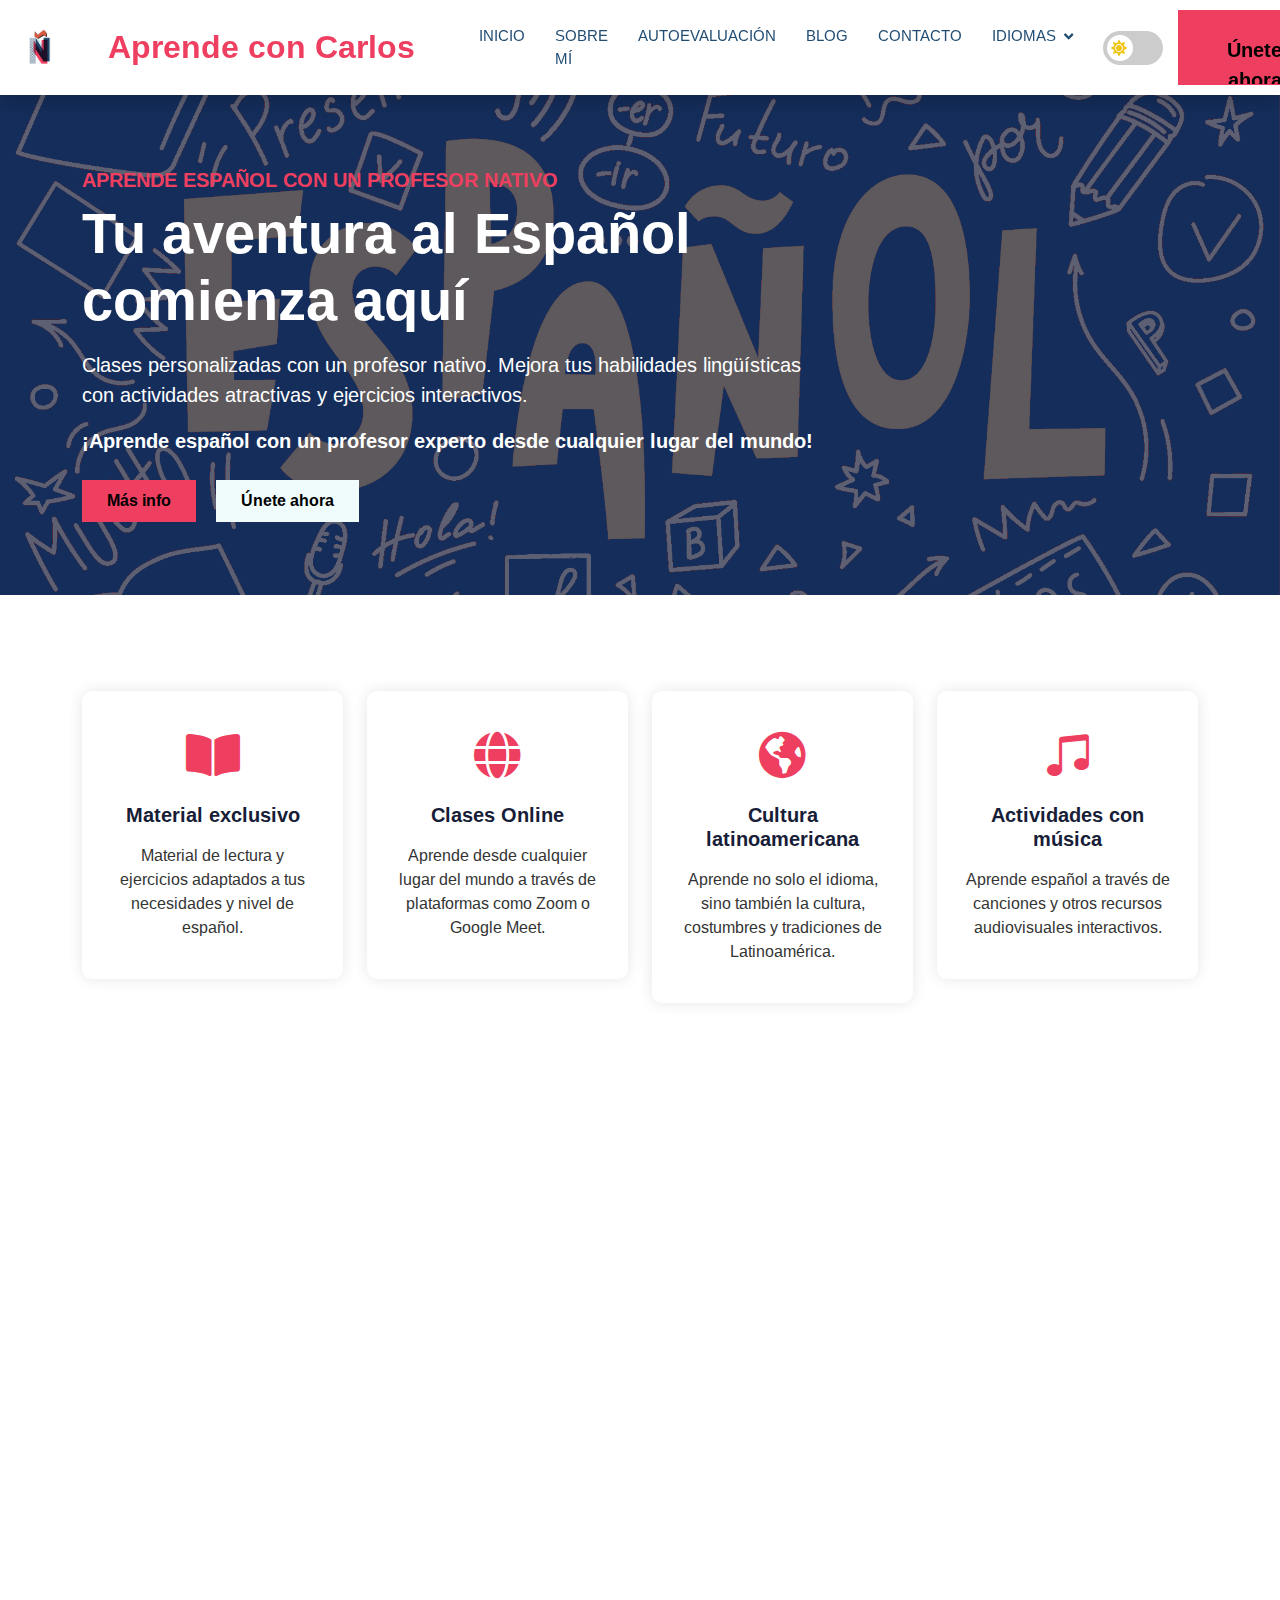
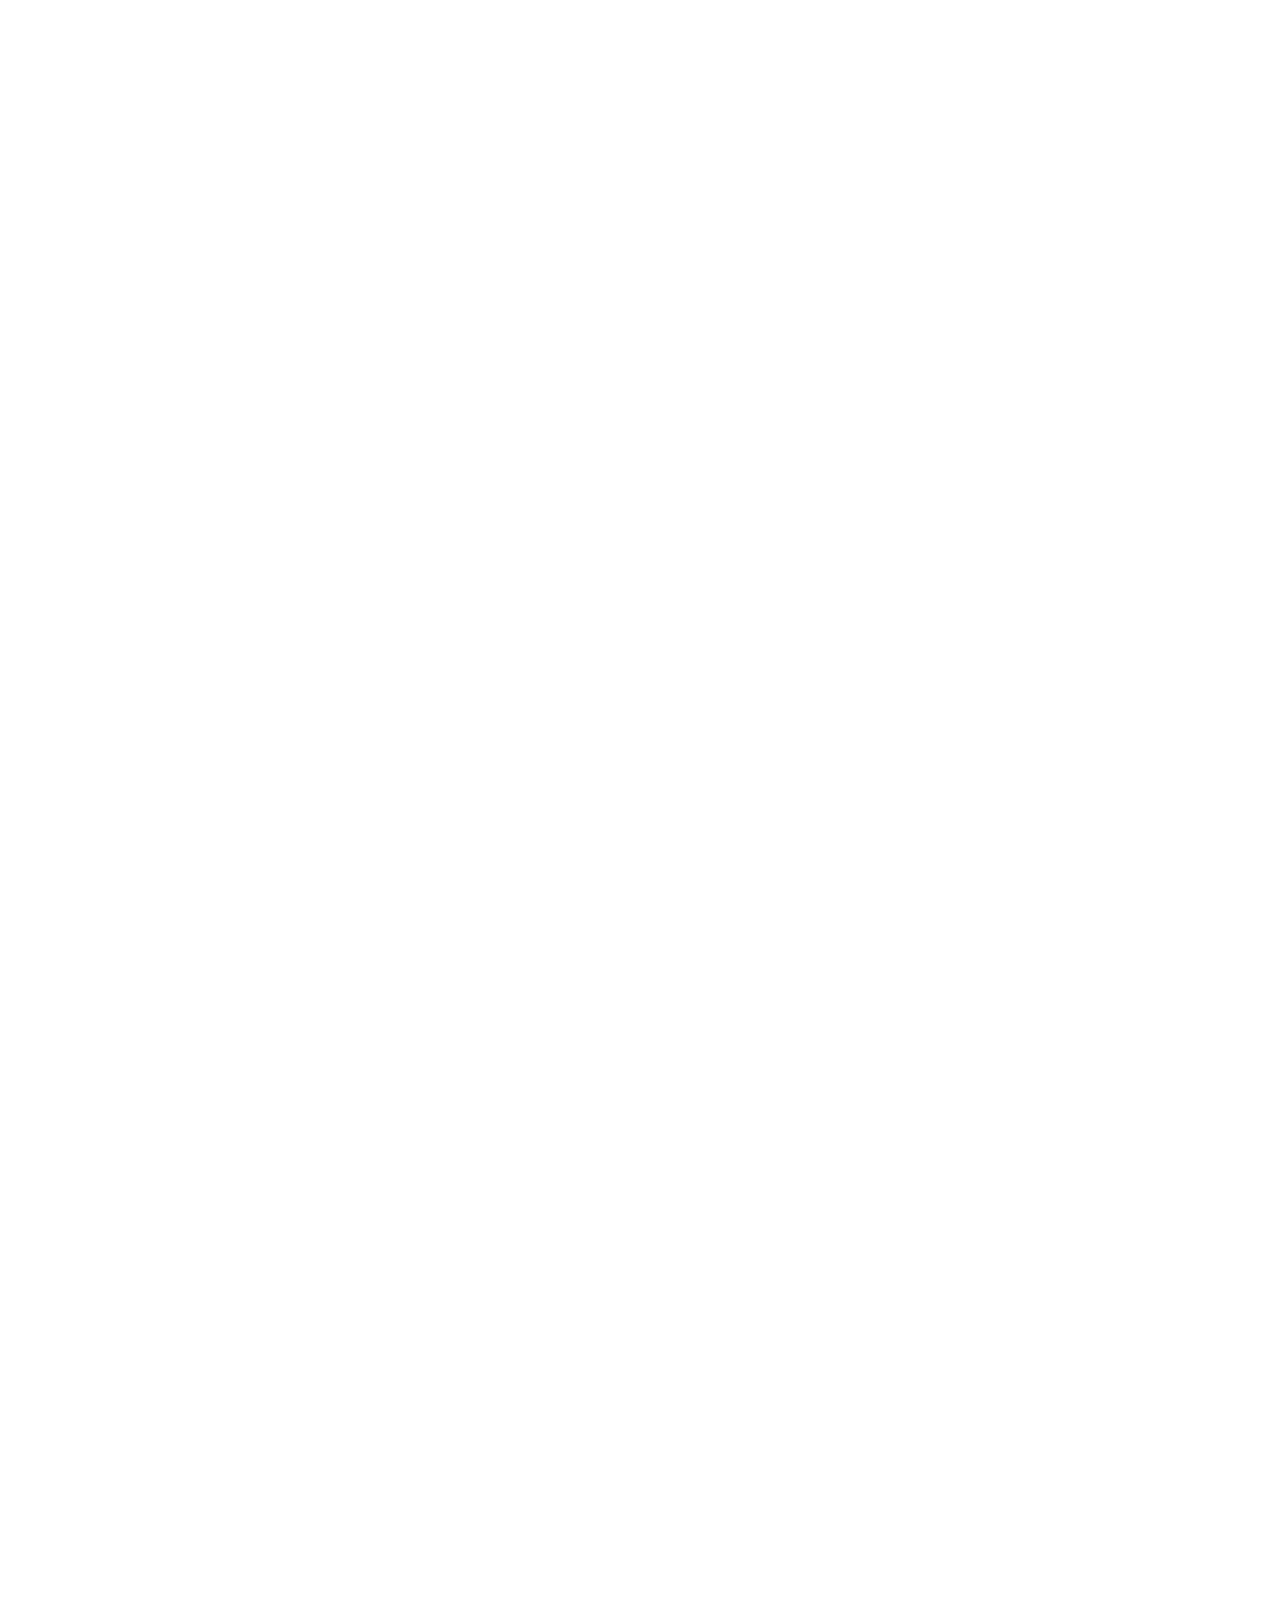
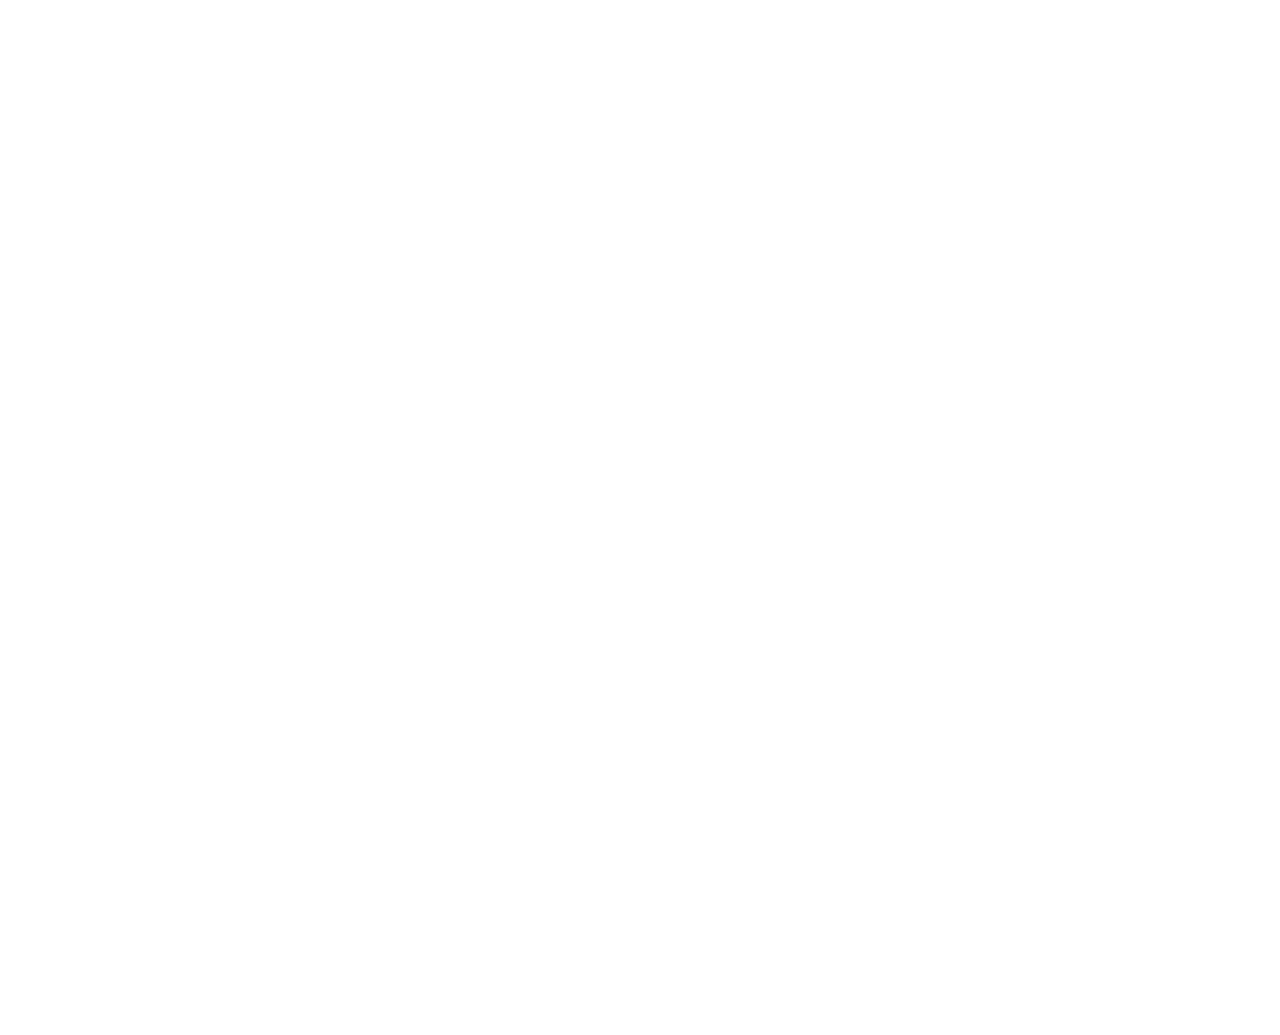
==== commit 582d347a: "Implementar los cambios de SEO" ====
--- a/index.html
+++ b/index.html
@@ -2,10 +2,24 @@
 <html lang="es">
   <head>
     <meta charset="utf-8" />
-    <title>Aprende con Carlos</title>
+    <title>Aprende Español Online con un Profesor Nativo | Aprende con Carlos</title>
     <meta content="width=device-width, initial-scale=1.0" name="viewport" />
-    <meta content="spanish classes, spanish online, spanish for beginners, spanish for intermediate, spanish for advanced, clases en español, clases en línea, espanhol online, espanhol para principiantes, espanhol para intermediario, espanhol para avanzado" name="keywords" />
-    <meta content="Aprende español con Carlos, un profesor nativo de español. Únete a nuestras clases de español en línea y mejora tus habilidades lingüísticas con actividades atractivas y ejercicios interactivos." name="description" />
+    <meta content="clases de español, español online, aprender español, profesor de español, español para extranjeros, clases particulares, curso de español, hablar español, español latinoamericano" name="keywords" />
+    <meta content="Aprende español online con Carlos, profesor nativo con más de 15 años de experiencia. Clases personalizadas para todos los niveles y objetivos, desde principiantes hasta avanzados." name="description" />
+
+    <!-- Open Graph / Facebook -->
+    <meta property="og:type" content="website">
+    <meta property="og:url" content="https://aprendeconcarlos.com/">
+    <meta property="og:title" content="Aprende Español Online con un Profesor Nativo | Aprende con Carlos">
+    <meta property="og:description" content="Clases de español personalizadas con un profesor nativo. Mejora tus habilidades lingüísticas desde cualquier parte del mundo.">
+    <meta property="og:image" content="https://aprendeconcarlos.com/img/og-image-home.jpg">
+    
+    <!-- Twitter -->
+    <meta property="twitter:card" content="summary_large_image">
+    <meta property="twitter:url" content="https://aprendeconcarlos.com/">
+    <meta property="twitter:title" content="Aprende Español Online con un Profesor Nativo | Aprende con Carlos">
+    <meta property="twitter:description" content="Clases de español personalizadas con un profesor nativo. Mejora tus habilidades lingüísticas desde cualquier parte del mundo.">
+    <meta property="twitter:image" content="https://aprendeconcarlos.com/img/og-image-home.jpg">
 
     <!-- Favicon -->
     <link href="img/favicon.png" rel="icon" />
@@ -96,7 +110,7 @@
             </label>
           </div>
         </div>
-        <a href="contact.html" class="btn btn-primary py-4 px-lg-5 d-none d-lg-block" data-i18n="nav.join">
+        <a href="contact.html" class="btn btn-primary py-4 px-lg-5 d-none d-lg-block" data-i18n="nav.join" style="font-size: 1.25rem; font-weight: 600;">
           Únete ahora<i class="fa fa-arrow-right ms-3"></i>
         </a>
       </div>
@@ -105,86 +119,42 @@
 
     
 
-    <!-- Carousel Start -->
+    <!-- Banner Start (reemplaza el carrusel) -->
     <div class="container-fluid p-0 mb-5">
-      <div class="owl-carousel header-carousel position-relative">
-        <div class="owl-carousel-item position-relative">
-          <img class="img-fluid" src="img/header.png" alt="" />
-          <div
-            class="position-absolute top-0 start-0 w-100 h-100 d-flex align-items-center"
-            style="background: rgba(24, 29, 56, 0.7)">
+        <div class="position-relative banner-container">
+            <img class="img-fluid w-100" src="img/header.png" alt="Banner principal" style="max-height: 500px; object-fit: cover; object-position: center;" />
+            <div class="position-absolute top-0 start-0 w-100 h-100 d-flex align-items-center" 
+                 style="background: rgba(24, 29, 56, 0.7)">
             <div class="container">
               <div class="row justify-content-start">
                 <div class="col-sm-10 col-lg-8">
-                  <h5
-                    class="text-primary text-uppercase mb-3 animated slideInDown"
-                    data-i18n="carousel.title1"
-                  ></h5>
-                  <h1 class="display-3 text-white animated slideInDown" data-i18n="carousel.heading"></h1>
-                  <p class="fs-5 text-white mb-4 pb-2" data-i18n="carousel.text"></p>
-                  <p class="fs-5 text-white mb-4 pb-2">
-                    <strong data-i18n="carousel.highlight"></strong>
+                            <h5 class="text-primary text-uppercase mb-2 animated fadeIn" data-i18n="carousel.title1">
+                                Aprende español con un profesor nativo
+                  </h5>
+                            <h1 class="display-4 text-white animated fadeIn mb-3" data-i18n="carousel.heading">
+                                Tu Aventura al Español Comienza Aquí
+                  </h1>
+                            <p class="fs-5 text-white mb-3" data-i18n="carousel.text">
+                                Clases personalizadas con un profesor nativo. Mejora tus habilidades lingüísticas con actividades atractivas y ejercicios interactivos.
                   </p>
-                  <a
-                    href="about.html"
-                    class="btn btn-primary py-md-3 px-md-5 me-3 animated slideInLeft"
-                    data-i18n="carousel.button1">Más info</a>
-                  <a
-                    href="contact.html"
-                    class="btn btn-light py-md-3 px-md-5 animated slideInRight"
-                    data-i18n="carousel.button2">Únete ahora</a>
-                </div>
-              </div>
-            </div>
-          </div>
-        </div>
-        <div class="owl-carousel-item position-relative">
-          <img class="img-fluid" src="img/header.png" alt="" />
-          <div
-            class="position-absolute top-0 start-0 w-100 h-100 d-flex align-items-center"
-            style="background: rgba(24, 29, 56, 0.7)"
-          >
-            <div class="container">
-              <div class="row justify-content-start">
-                <div class="col-sm-10 col-lg-8">
-                  <h5
-                    class="text-primary text-uppercase mb-3 animated slideInDown"
-                    data-i18n="carousel.title2"
-                  >
-                    Conversaciones en vivo con un profesor nativo
-                  </h5>
-                  <h1 class="display-3 text-white animated slideInDown" data-i18n="carousel.heading2">
-                    Aprende Español ahora
-                  </h1>
-                  <p class="fs-5 text-white mb-4 pb-2" data-i18n="carousel.text2">
-                    Explora el fascinante mundo del idioma español. Desde
-                    principiantes hasta avanzados, ofrecemos lecciones diseñadas
-                    para ti. Sumérgete en la cultura latinoamericana y desata tu
-                    potencial lingüístico.
-                  </p>
-                  <p class="fs-5 text-white mb-4 pb-2">
-                    <strong>
-                      ¡Habla, lee y escucha de una manera divertida y
-                      efectiva!</strong
-                    >
-                  </p>
-                  <a
-                    href="about.html"
-                    class="btn btn-primary py-md-3 px-md-5 me-3 animated slideInLeft"
-                    >Más info</a
-                  >
-                  <a
-                    href="contact.html"
-                    class="btn btn-light py-md-3 px-md-5 animated slideInRight"
-                    >Únete ahora</a
-                  >
-                </div>
-              </div>
-            </div>
-          </div>
-        </div>
-      </div>
-    </div>
+                  <p class="fs-5 text-white mb-4">
+                                <strong data-i18n="carousel.highlight">
+                                    ¡Aprende español con un profesor experto desde cualquier lugar del mundo!
+                                </strong>
+                            </p>
+                            <a href="about.html" class="btn btn-primary py-md-2 px-md-4 me-3 animated fadeIn" data-i18n="carousel.button1">
+                                Más info
+                            </a>
+                            <a href="contact.html" class="btn btn-light py-md-2 px-md-4 animated fadeIn" data-i18n="carousel.button2">
+                                Únete ahora
+                            </a>
+              </div>
+            </div>
+          </div>
+        </div>
+      </div>
+    </div>
+    <!-- Banner End -->
 
     <!-- Service Start -->
     <div class="container-xxl py-5">
@@ -480,6 +450,35 @@
       </div>
     </div>
 
+    <!-- Social Media Section -->
+    <div class="container-xxl py-5 wow fadeInUp" data-wow-delay="0.1s">
+      <div class="container">
+            <div class="text-center">
+                <h6 class="section-title bg-white text-center text-primary px-3" data-i18n="social.title">Sígueme</h6>
+                <h1 class="mb-5" data-i18n="social.heading">Conectemos en redes sociales</h1>
+                <p class="mb-4" data-i18n="social.description">Sigue mis redes sociales para obtener consejos diarios, ejercicios gratuitos y estar al día con las novedades.</p>
+            </div>
+            <div class="row justify-content-center">
+                <div class="col-md-8 text-center">
+                    <div class="social-large-buttons">
+                        <a href="https://www.instagram.com/aprendeconcarlos" target="_blank" class="btn btn-lg btn-outline-primary m-2">
+                            <i class="fab fa-instagram me-2"></i> Instagram
+                        </a>
+                        <a href="https://www.facebook.com/aprendeespaniolconcarlos" target="_blank" class="btn btn-lg btn-outline-primary m-2">
+                            <i class="fab fa-facebook-f me-2"></i> Facebook
+                        </a>
+                        <a href="https://www.tiktok.com/aprendeconcarlos" target="_blank" class="btn btn-lg btn-outline-primary m-2">
+                            <i class="fab fa-tiktok me-2"></i> TikTok
+                        </a>
+                        <a href="mailto:profereges@gmail.com" class="btn btn-lg btn-outline-primary m-2">
+                            <i class="fa fa-envelope me-2"></i> Email
+                        </a>
+              </div>
+            </div>
+          </div>
+        </div>
+      </div>
+
     <!-- Contact Start -->
     <div class="container-xxl py-5">
       <div class="container">
@@ -649,5 +648,15 @@
     <script src="js/main.js"></script>
     <script src="js/translations.js"></script>
     <script src="js/theme-clean.js"></script>
+    <script src="js/error-handler.js"></script>
+
+    <!-- Google Analytics (sustituye UA-XXXXX-Y con tu ID) -->
+    <script async src="https://www.googletagmanager.com/gtag/js?id=G-XXXXXXXXXX"></script>
+    <script>
+      window.dataLayer = window.dataLayer || [];
+      function gtag(){dataLayer.push(arguments);}
+      gtag('js', new Date());
+      gtag('config', 'G-XXXXXXXXXX');
+    </script>
   </body>
 </html>
--- a/css/style.css
+++ b/css/style.css
@@ -1725,4 +1725,64 @@
 [data-theme="dark"] .footer-menu a:hover,
 body.dark-mode .footer-menu a:hover {
     color: #ffffff !important;
+}
+
+/* Social media buttons styling */
+.social-large-buttons .btn {
+    transition: all 0.3s;
+    margin: 10px;
+    padding: 12px 25px;
+    border-radius: 50px;
+    font-weight: 500;
+}
+
+.social-large-buttons .btn:hover {
+    transform: translateY(-3px);
+    box-shadow: 0 5px 15px rgba(0, 0, 0, 0.1);
+}
+
+.dark-mode .social-large-buttons .btn {
+    background-color: #2d3436;
+    color: #f0f0f0;
+    border-color: #4a69bd;
+}
+
+.dark-mode .social-large-buttons .btn:hover {
+    background-color: #4a69bd;
+    color: #ffffff;
+}
+
+/* Banner styles */
+.banner-container {
+    overflow: hidden;
+    max-height: 500px;
+}
+
+.banner-container img {
+    width: 100%;
+    transition: transform 0.3s ease;
+}
+
+.banner-container:hover img {
+    transform: scale(1.03);
+}
+
+@media (max-width: 768px) {
+    .banner-container {
+        max-height: 400px;
+    }
+    
+    .banner-container h1 {
+        font-size: 2rem;
+    }
+    
+    .banner-container p {
+        font-size: 1rem;
+    }
+}
+
+/* Estilo para el botón "Únete ahora" en la barra de navegación */
+.navbar .btn-primary {
+    font-size: 1.25rem;
+    font-weight: 600;
 }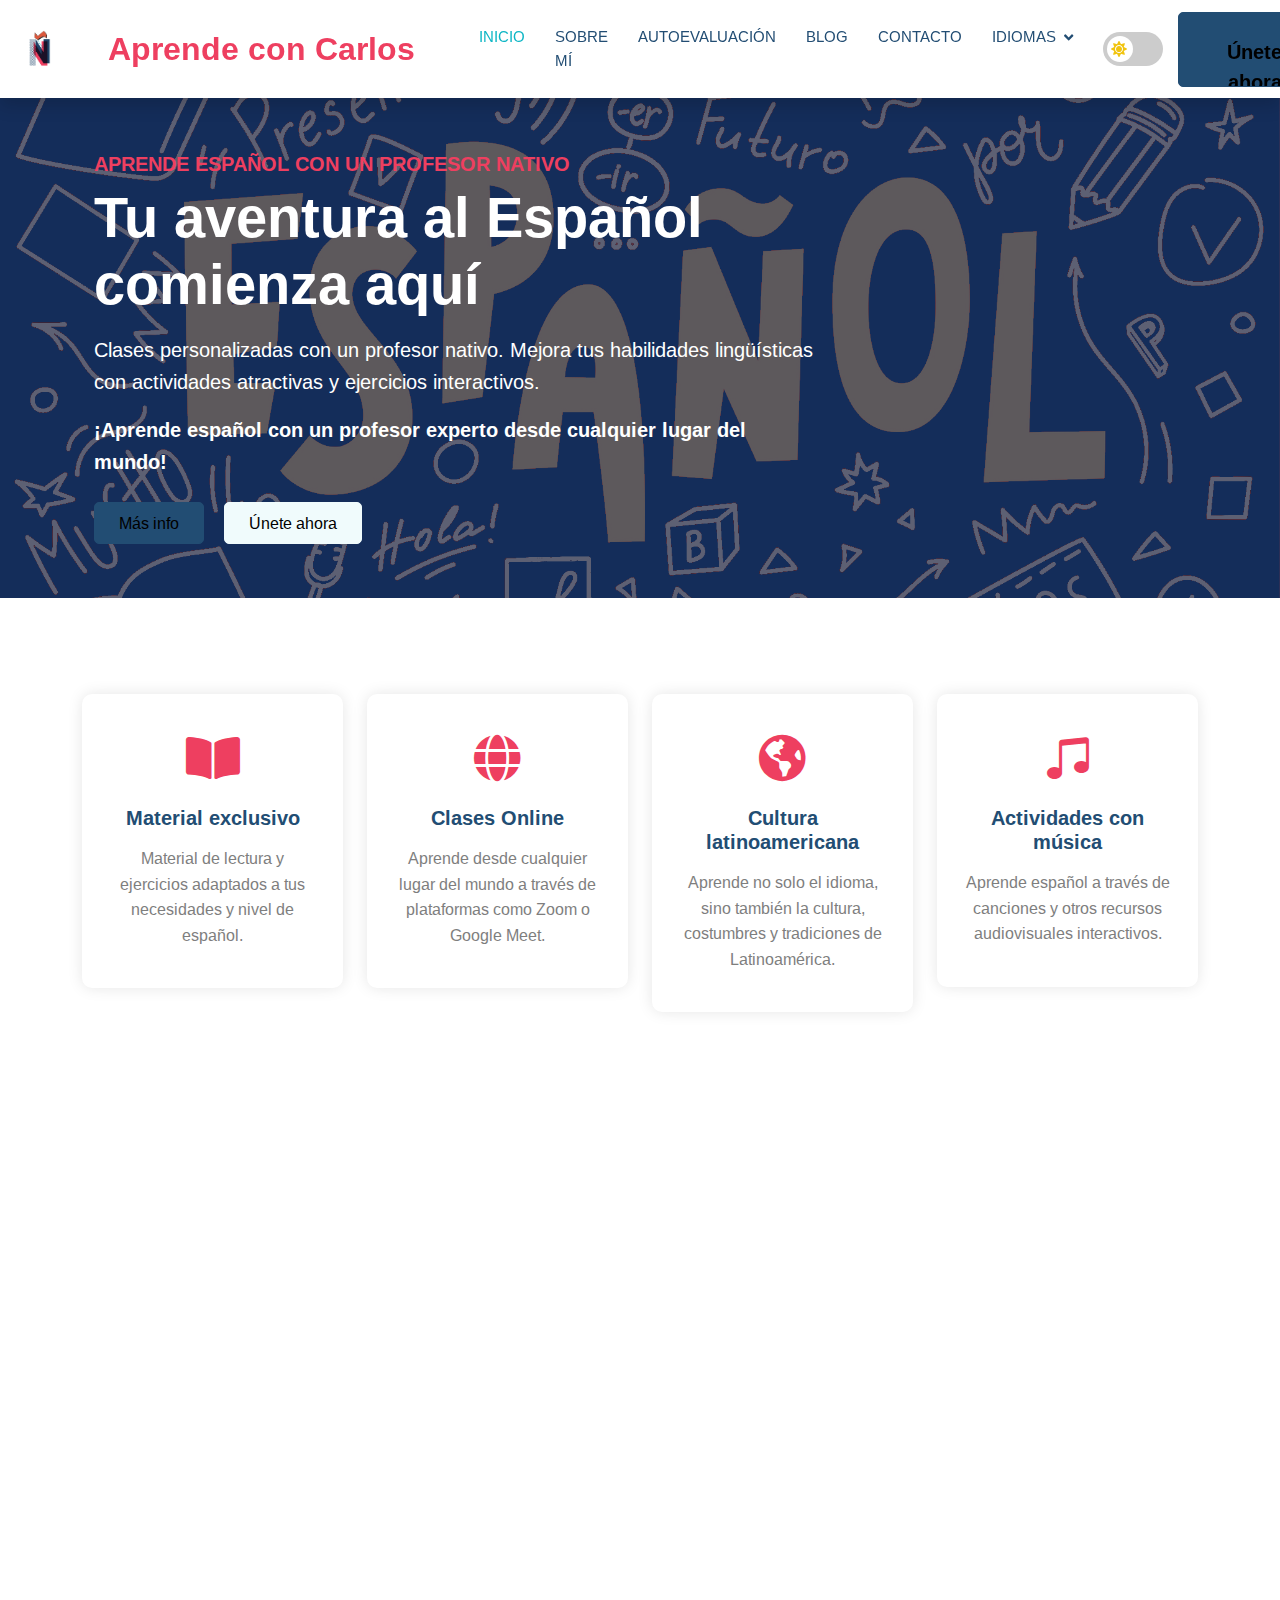
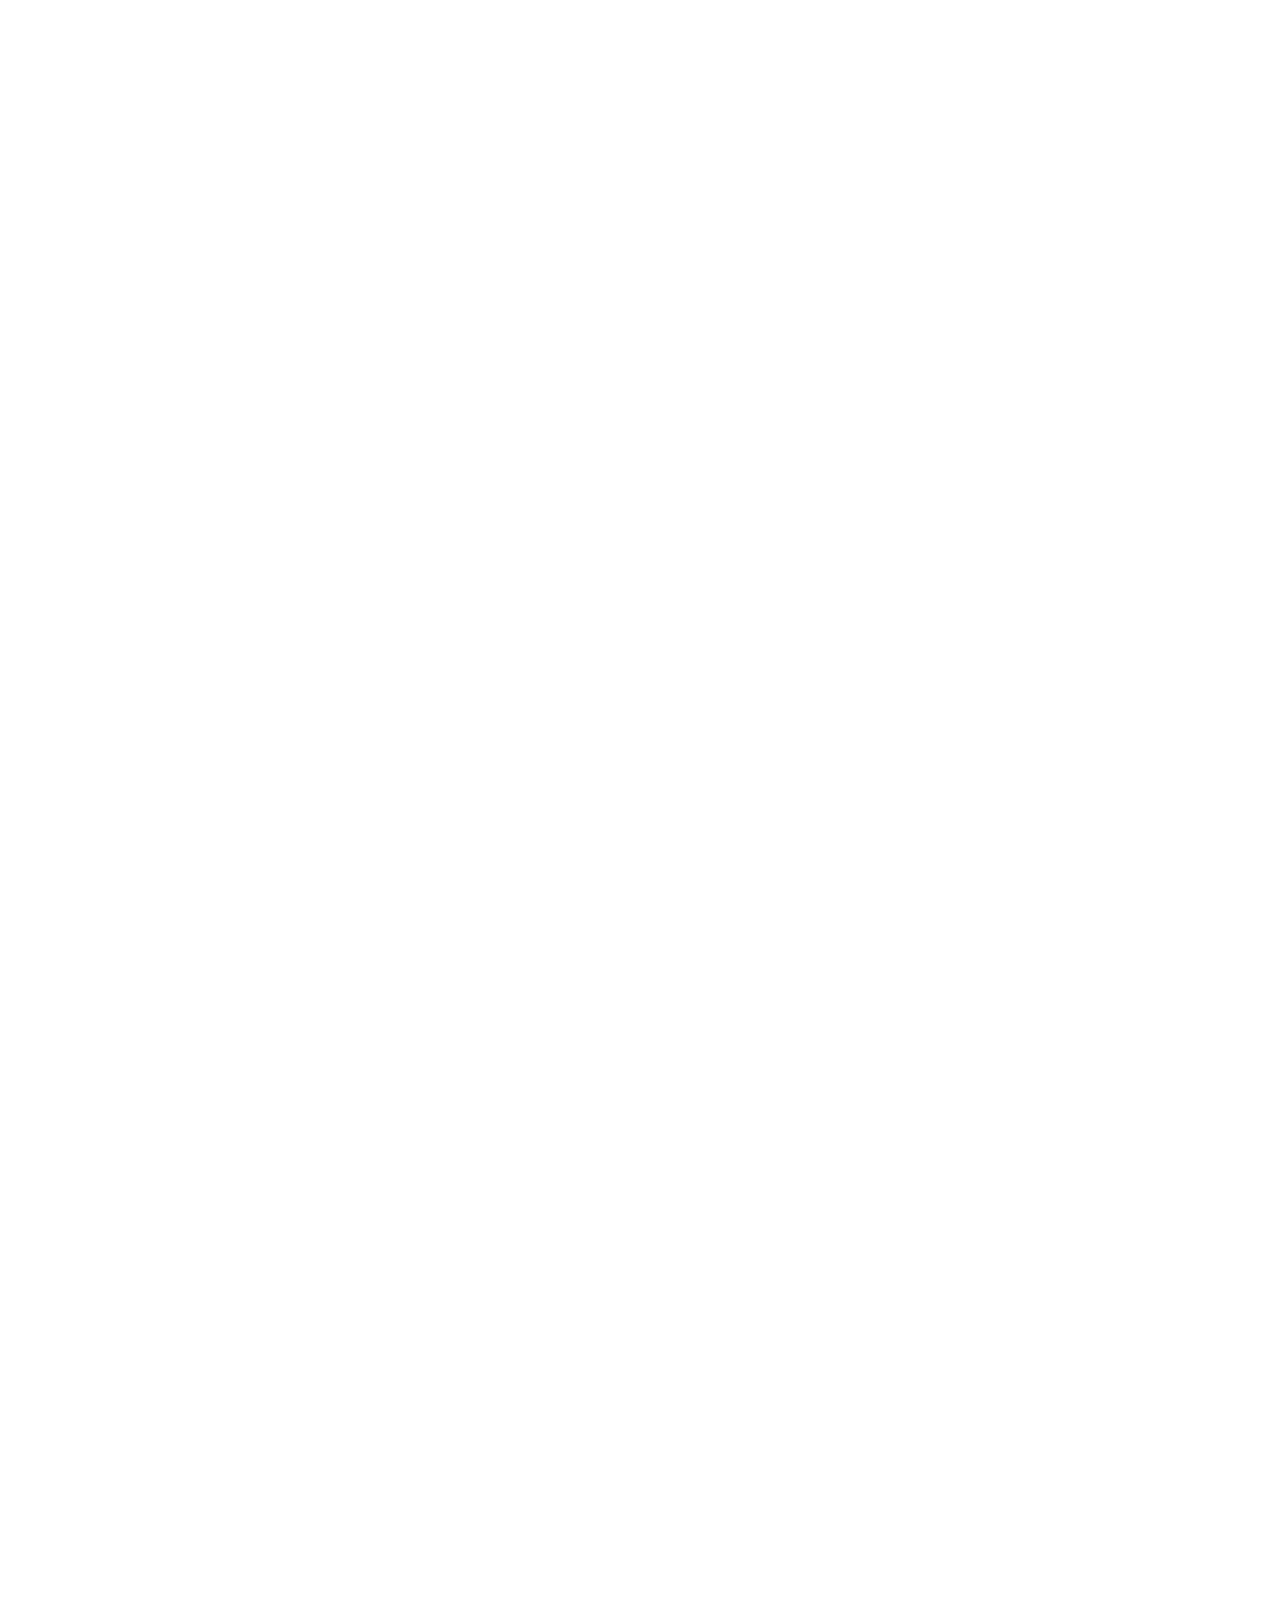
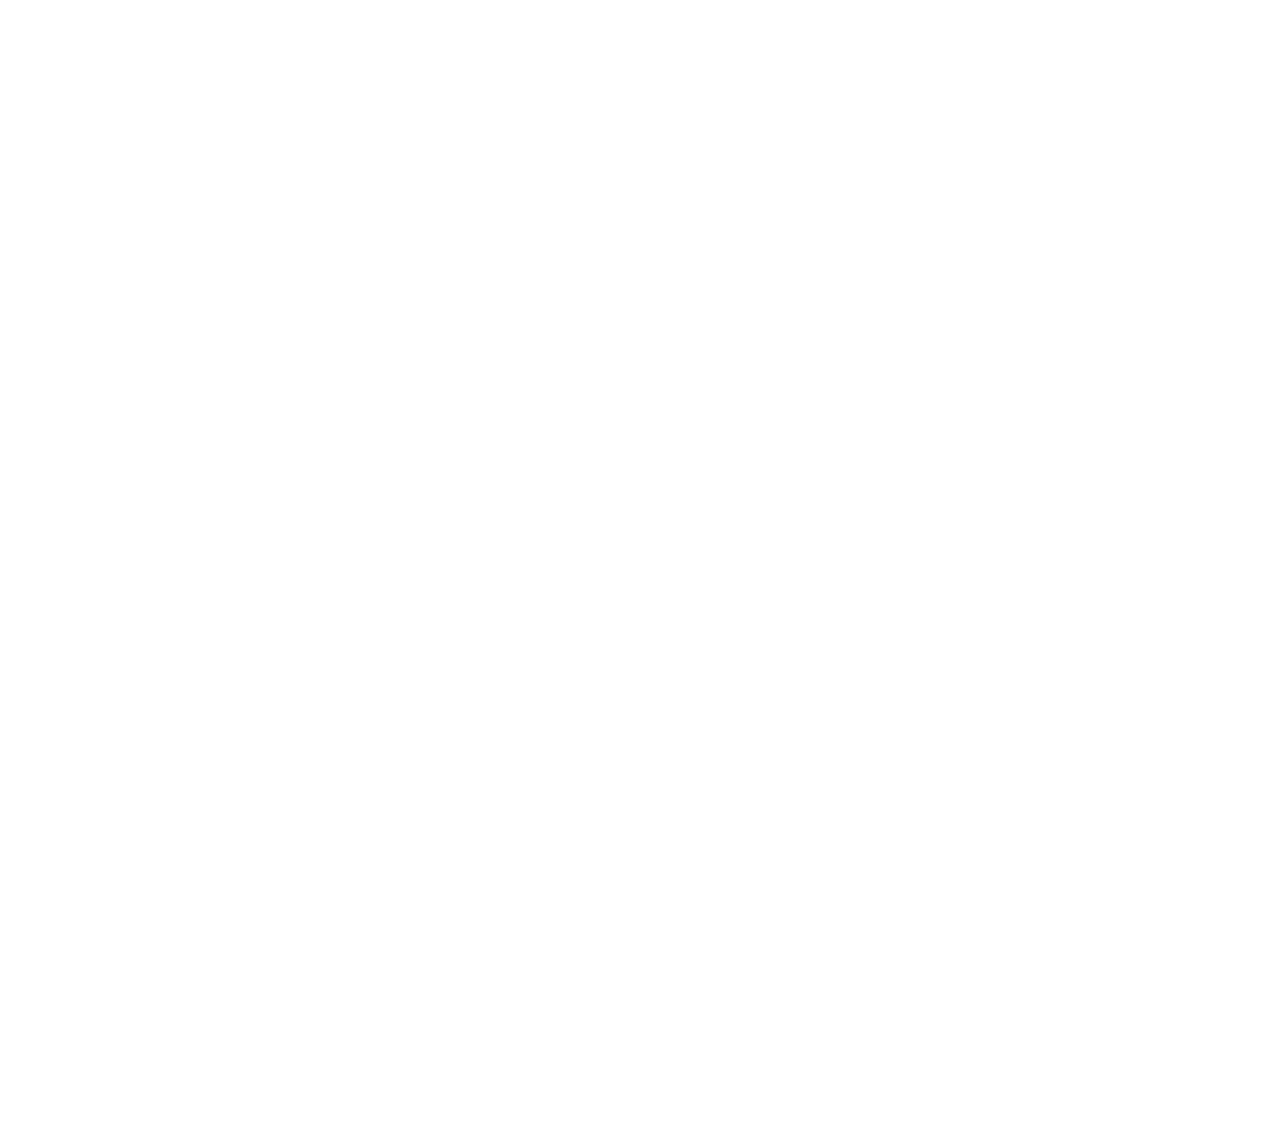
==== commit 2981fc9e: "Subir cambios de la página Blog" ====
--- a/index.html
+++ b/index.html
@@ -24,6 +24,8 @@
     <!-- Favicon -->
     <link href="img/favicon.png" rel="icon" />
 
+    <meta name="google-site-verification" content="TlgfOUXF-x0JOLRDgstaeML2fVj9rkI3WqbR81snWkU" />
+
     <!-- Google Web Fonts -->
 <link rel="preconnect" href="https://fonts.googleapis.com">
 <link rel="preconnect" href="https://fonts.gstatic.com" crossorigin>
@@ -48,6 +50,10 @@
 
     <!-- Template Stylesheet -->
     <link href="css/style.css" rel="stylesheet" />
+
+    <!-- Analytics -->
+    <script async src="https://www.googletagmanager.com/gtag/js?id=G-48SSDQCRQG"></script>
+    <script src="js/analytics.js"></script>
   </head>
 
   <body>
@@ -587,20 +593,30 @@
     <div class="container-fluid bg-dark text-light footer pt-5 mt-5 wow fadeIn" data-wow-delay="0.1s">
       <div class="container py-5">
         <div class="row g-5">
-                <!-- Primera columna -->
-                <div class="col-lg-6 col-md-6">
+                <!-- Primera columna - Enlaces importantes -->
+                <div class="col-lg-4 col-md-4">
                     <h4 class="text-white mb-3" data-i18n="footer.links">Enlaces importantes</h4>
-            <a class="btn btn-link" href="/blog.html">Blog</a>
+                    <a class="btn btn-link" href="/blog.html">Blog</a>
                     <a class="btn btn-link" href="https://www.fundeu.es/" target="_blank">Fundeú</a>
-                    <div class="d-flex pt-3">
+                    <a class="btn btn-link" href="cookies.html" data-i18n="footer.cookies">Cookies</a>
+                    <a class="btn btn-link" href="help.html" data-i18n="footer.help">Ayuda</a>
+                    <a class="btn btn-link" href="faqs.html" data-i18n="footer.faqs">FAQs</a>
+                </div>
+                
+                <!-- Segunda columna - Redes Sociales -->
+                <div class="col-lg-4 col-md-4">
+                    <h4 class="text-white mb-3">Redes Sociales</h4>
+                    <p class="mb-2">Sígueme en redes sociales para contenido exclusivo y actualizaciones.</p>
+                    <div class="d-flex pt-2">
                         <a class="btn btn-outline-light btn-social" href="https://twitter.com/aprendeconcarlos"><i class="fab fa-twitter"></i></a>
                         <a class="btn btn-outline-light btn-social" href="https://facebook.com/aprendeconcarlos"><i class="fab fa-facebook-f"></i></a>
                         <a class="btn btn-outline-light btn-social" href="https://youtube.com/aprendeconcarlos"><i class="fab fa-youtube"></i></a>
                         <a class="btn btn-outline-light btn-social" href="https://linkedin.com/in/aprendeconcarlos"><i class="fab fa-linkedin-in"></i></a>
-            </div>
-          </div>
-                <!-- Segunda columna -->
-                <div class="col-lg-6 col-md-6">
+                    </div>
+                </div>
+                
+                <!-- Tercera columna - Contacto -->
+                <div class="col-lg-4 col-md-4">
                     <h4 class="text-white mb-3" data-i18n="footer.contact">Contacto</h4>
                     <p class="mb-2">
                         <i class="fa fa-map-marker-alt me-3"></i>Córdoba, Argentina
@@ -608,7 +624,7 @@
                     <p class="mb-2" data-i18n="footer.inquiry">
                         Para consultas, por favor utiliza el formulario de contacto arriba.
                     </p>
-          </div>
+                </div>
         </div>
       </div>
       <div class="container">
@@ -623,9 +639,8 @@
             <div class="col-md-6 text-center text-md-end">
               <div class="footer-menu">
                             <a href="index.html" data-i18n="nav.home">Home</a>
-                            <a href="cookies.html" data-i18n="footer.cookies">Cookies</a>
-                            <a href="help.html" data-i18n="footer.help">Ayuda</a>
-                            <a href="faqs.html" data-i18n="footer.faqs">FAQs</a>
+                            <a href="about.html" data-i18n="nav.about">Sobre mí</a>
+                            <a href="contact.html" data-i18n="nav.contact">Contacto</a>
               </div>
             </div>
           </div>
@@ -649,7 +664,6 @@
     <script src="js/translations.js"></script>
     <script src="js/theme-clean.js"></script>
     <script src="js/error-handler.js"></script>
-
     <!-- Google Analytics (sustituye UA-XXXXX-Y con tu ID) -->
     <script async src="https://www.googletagmanager.com/gtag/js?id=G-XXXXXXXXXX"></script>
     <script>
--- a/css/style.css
+++ b/css/style.css
@@ -1,29 +1,178 @@
 /********** Template CSS **********/
 :root {
+    /* Colores principales */
     --primary: #224D73;    /* Color principal - azul oscuro */
     --secondary: #EE3F60;  /* Color secundario - rojo */
     --accent: #0DB6C5;     /* Color de acento - turquesa */
     --highlight: #D96A6A;  /* Color de resalte - salmón */
     --light: #F0FBFC;
-    --dark: #224D73;       /* Cambiado para mantener consistencia */
+    --dark: #224D73;       /* Mismo que primary para mantener consistencia */
+    --text: #7E7E7E;
+    --body-bg: #ffffff;
+    --footer-bg: #224D73;
+    
+    /* Tipografía */
+    --font-family: 'Arimo', sans-serif;
+    --heading-font-weight: 700;
+    --body-font-weight: 400;
+    
+    /* Espaciados */
+    --section-padding: 5rem 0;
+    --container-padding: 1.5rem;
+    
+    /* Bordes y sombras */
+    --border-radius: 5px;
+    --box-shadow: 0 5px 25px rgba(0, 0, 0, 0.1);
     
     /* Nuevas variables para modo claro/oscuro */
     --bg-color: #ffffff;
-    --text-color: #333333;
     --card-bg: #ffffff;
     --border-color: #e0e0e0;
     --shadow-color: rgba(0, 0, 0, 0.1);
-    --header-overlay: rgba(24, 29, 56, 0.7);
-}
-
-/* Modo oscuro */
+    --header-overlay: rgba(34, 77, 115, 0.7);
+}
+
+/* Estilo global para todos los elementos */
+* {
+    margin: 0;
+    padding: 0;
+    box-sizing: border-box;
+}
+
+body {
+    font-family: var(--font-family);
+    color: var(--text);
+    background-color: var(--body-bg);
+    line-height: 1.6;
+    min-height: 100vh;
+    display: flex;
+    flex-direction: column;
+    transition: all 0.3s ease;
+}
+
+h1, h2, h3, h4, h5, h6 {
+    font-weight: var(--heading-font-weight);
+    color: var(--dark);
+    line-height: 1.2;
+    margin-bottom: 1rem;
+}
+
+p {
+    color: var(--text);
+    margin-bottom: 1rem;
+}
+
+.section-padding {
+    padding: var(--section-padding);
+}
+
+.container-padding {
+    padding: var(--container-padding);
+}
+
+/* Colores de texto y fondos consistentes */
+.text-primary {
+    color: var(--primary) !important;
+}
+
+.text-secondary {
+    color: var(--secondary) !important;
+}
+
+.text-accent {
+    color: var(--accent) !important;
+}
+
+.bg-primary {
+    background-color: var(--primary) !important;
+}
+
+.bg-secondary {
+    background-color: var(--secondary) !important;
+}
+
+.bg-accent {
+    background-color: var(--accent) !important;
+}
+
+/* Botones consistentes */
+.btn {
+    border-radius: var(--border-radius);
+    font-weight: 500;
+    transition: all 0.3s ease;
+}
+
+.btn-primary {
+    background-color: var(--primary);
+    border-color: var(--primary);
+}
+
+.btn-primary:hover {
+    background-color: var(--accent);
+    border-color: var(--accent);
+}
+
+.btn-secondary {
+    background-color: var(--secondary);
+    border-color: var(--secondary);
+}
+
+.btn-accent {
+    background-color: var(--accent);
+    border-color: var(--accent);
+}
+
+/* Estilos consistentes para formularios */
+.form-control {
+    border-radius: var(--border-radius);
+    padding: 0.75rem 1.25rem;
+    border: 1px solid #ced4da;
+}
+
+.form-control:focus {
+    border-color: var(--primary);
+    box-shadow: 0 0 0 0.25rem rgba(6, 187, 204, 0.25);
+}
+
+/* Modo oscuro consistente */
 [data-theme="dark"] {
+    --body-bg: #121212;
+    --dark: #f0f0f0;
+    --text: #cccccc;
+    --footer-bg: #242424;
+    --primary: #3A77B0;    /* Versión más clara del primary */
+    --secondary: #FF6A82;  /* Versión más clara del secondary */
+    --accent: #2CDBE6;     /* Versión más clara del accent */
+    --highlight: #FF8E8E;  /* Versión más clara del highlight */
+    
+    background-color: var(--body-bg);
+    color: var(--text);
     --bg-color: #121212;
     --text-color: #f0f0f0;
     --card-bg: #1e1e1e;
     --border-color: #333333;
-    --shadow-color: rgba(0, 0, 0, 0.3);
     --header-overlay: rgba(0, 0, 0, 0.8);
+}
+
+[data-theme="dark"] h1, 
+[data-theme="dark"] h2, 
+[data-theme="dark"] h3, 
+[data-theme="dark"] h4, 
+[data-theme="dark"] h5, 
+[data-theme="dark"] h6 {
+    color: var(--dark);
+}
+
+[data-theme="dark"] .bg-white {
+    background-color: #1e1e1e !important;
+}
+
+[data-theme="dark"] .navbar-light {
+    background-color: #1e1e1e !important;
+}
+
+[data-theme="dark"] .navbar-light .navbar-nav .nav-link {
+    color: #f0f0f0;
 }
 
 .fw-medium {
@@ -75,15 +224,9 @@
 
 
 /*** Button ***/
-.btn {
-    font-family: 'Arimo', sans-serif;
-    font-weight: 600;
-    transition: .5s;
-}
-
 .btn.btn-primary {
-    background-color: var(--secondary);
-    border-color: var(--secondary);
+    background-color: var(--primary);
+    border-color: var(--primary);
 }
 
 .btn.btn-primary:hover {
@@ -92,7 +235,8 @@
 }
 
 .btn.btn-secondary {
-    color: #FFFFFF;
+    background-color: var(--secondary);
+    border-color: var(--secondary);
 }
 
 .btn-square {
@@ -307,6 +451,42 @@
     .header-carousel .owl-dot.active span {
         background: var(--primary) !important;
         transform: scale(1.5) !important;
+    }
+
+    .navbar img.logo {
+        width: 40px !important;
+        margin: 0 10px 0 5px !important;
+        padding: 3px !important;
+    }
+
+    /* Mejora del formulario de contacto para móviles */
+    .form-floating {
+        margin-bottom: 1rem !important;
+    }
+    
+    .form-floating input,
+    .form-floating select,
+    .form-floating textarea {
+        font-size: 16px !important; /* Evita zoom automático en iOS */
+        padding: 1rem 0.75rem !important;
+    }
+    
+    .form-floating label {
+        padding: 1rem 0.75rem !important;
+    }
+    
+    .contact-form .row {
+        margin: 0 !important;
+    }
+    
+    .contact-form .col-md-6,
+    .contact-form .col-12 {
+        padding: 0 10px !important;
+    }
+    
+    .contact-form button[type="submit"] {
+        margin-top: 0.5rem !important;
+        width: 100% !important;
     }
 }
 
@@ -341,7 +521,7 @@
 }
 
 .page-header {
-    background: linear-gradient(rgba(24, 29, 56, .7), rgba(24, 29, 56, .7)), url(../img/header.png);
+    background: linear-gradient(rgba(34, 77, 115, .7), rgba(34, 77, 115, .7)), url(../img/header.png);
     background-position: center center;
     background-repeat: no-repeat;
     background-size: cover;
@@ -519,6 +699,18 @@
 .testimonial-carousel .owl-dot.active {
     background: var(--accent);
     border-color: var(--accent);
+}
+
+@media (max-width: 768px) {
+    .testimonial-carousel .testimonial-item {
+        text-align: center !important;
+        padding: 1rem !important;
+    }
+    
+    .testimonial-carousel .testimonial-item img {
+        margin: 0 auto 1rem auto !important;
+        display: block !important;
+    }
 }
 
 
@@ -637,16 +829,6 @@
 }
 
 /* Actualización de fuentes */
-body {
-    font-family: 'Arimo', sans-serif;
-    min-height: 100vh;
-    display: flex;
-    flex-direction: column;
-    background-color: var(--bg-color);
-    color: var(--text-color);
-    transition: all 0.3s ease;
-}
-
 h1, h2, h3, h4, h5, h6 {
     font-family: 'Arimo', sans-serif;
     font-weight: 700;
@@ -958,9 +1140,8 @@
     /* Ajuste del dropdown dentro del menú móvil */
     .dropdown-menu {
         border: none !important;
-        background: #f8f9fa !important;
-        padding: 0.5rem !important;
-        margin-top: 0.5rem !important;
+        margin-left: 1rem !important;
+        background-color: rgba(240, 240, 240, 0.5) !important;
     }
 
     .dropdown-item {
@@ -969,7 +1150,7 @@
 
     /* Ajustes específicos para el dropdown de idiomas */
     .nav-item.dropdown {
-        position: static !important;
+        border-bottom: none !important;
     }
 
     .dropdown-menu {
@@ -999,6 +1180,17 @@
         background-color: var(--accent) !important;
         color: white !important;
     }
+
+    .theme-switch-wrapper {
+        position: absolute !important;
+        right: 70px !important;
+        top: 18px !important;
+    }
+    
+    .theme-switch {
+        width: 45px !important;
+        height: 22px !important;
+    }
 }
 
 /* Mejoras para diseño responsivo */
@@ -1071,12 +1263,13 @@
 
 /* Ajustes específicos para móviles muy pequeños */
 @media (max-width: 320px) {
+    .navbar img.logo {
+        max-width: 30px !important;
+        margin: 0 5px 0 0 !important;
+    }
+    
     .navbar-brand h2 {
-        font-size: 1rem;
-    }
-    
-    .display-3 {
-        font-size: 2rem;
+        font-size: 0.9rem !important;
     }
 }
 
@@ -1240,25 +1433,22 @@
     transition: all 0.3s ease;
 }
 
-[data-theme="dark"] .navbar {
-    background-color: #1a1a1a !important;
-}
-
-[data-theme="dark"] .navbar-light .navbar-nav .nav-link {
-    color: #e0e0e0;
-}
-
-[data-theme="dark"] .navbar-light .navbar-brand h2 {
-    color: var(--accent);
-}
-
-[data-theme="dark"] .owl-carousel-item .position-absolute {
-    background: var(--header-overlay);
-}
-
-[data-theme="dark"] .section-title::before,
-[data-theme="dark"] .section-title::after {
-    background: var(--accent);
+[data-theme="dark"] .navbar,
+body.dark-mode .navbar {
+    background-color: #212529 !important;
+    border-bottom: 1px solid #2c3237 !important;
+}
+
+[data-theme="dark"] .navbar-light .navbar-nav .nav-link,
+body.dark-mode .navbar-light .navbar-nav .nav-link {
+    color: #e0e0e0 !important;
+}
+
+[data-theme="dark"] .navbar-light .navbar-nav .nav-link:hover,
+[data-theme="dark"] .navbar-light .navbar-nav .nav-link.active,
+body.dark-mode .navbar-light .navbar-nav .nav-link:hover,
+body.dark-mode .navbar-light .navbar-nav .nav-link.active {
+    color: var(--primary) !important;
 }
 
 /* Botón de cambio de tema */
@@ -1347,8 +1537,10 @@
 [data-theme="dark"] h3, 
 [data-theme="dark"] h4, 
 [data-theme="dark"] h5, 
-[data-theme="dark"] h6 {
-    color: #f0f0f0;
+[data-theme="dark"] h6,
+body.dark-mode h1, body.dark-mode h2, body.dark-mode h3, 
+body.dark-mode h4, body.dark-mode h5, body.dark-mode h6 {
+    color: #e4e4e4 !important;
 }
 
 /* Ajuste específico para los títulos de sección */
@@ -1769,15 +1961,28 @@
 
 @media (max-width: 768px) {
     .banner-container {
-        max-height: 400px;
+        min-height: 400px !important;
     }
     
     .banner-container h1 {
-        font-size: 2rem;
+        font-size: 1.8rem !important;
+        margin-bottom: 1rem !important;
     }
     
     .banner-container p {
-        font-size: 1rem;
+        font-size: 1rem !important;
+        margin-bottom: 1.5rem !important;
+    }
+    
+    .banner-container .btn {
+        padding: 0.5rem 1rem !important;
+        font-size: 0.9rem !important;
+        margin: 0.25rem !important;
+        display: inline-block !important;
+    }
+    
+    .banner-container .animated {
+        animation: none !important;
     }
 }
 
@@ -1785,4 +1990,145 @@
 .navbar .btn-primary {
     font-size: 1.25rem;
     font-weight: 600;
+}
+
+/* Reglas globales para imágenes responsive */
+img {
+    max-width: 100%;
+    height: auto;
+}
+
+.img-fluid {
+    max-width: 100%;
+    height: auto;
+    display: block;
+}
+
+@media (max-width: 768px) {
+    .about-img img {
+        max-height: 350px;
+        object-fit: cover;
+    }
+    
+    .team-item img {
+        max-height: 250px;
+        object-fit: cover;
+    }
+}
+
+@media (max-width: 576px) {
+    .banner-container h1 {
+        font-size: 1.5rem !important;
+    }
+    
+    .banner-container p {
+        font-size: 0.9rem !important;
+    }
+    
+    .banner-container {
+        padding: 2rem 1rem !important;
+    }
+}
+
+.banner-container .container {
+  overflow-x: hidden !important;
+}
+
+.banner-container .row {
+  margin-left: 0 !important;
+  margin-right: 0 !important;
+}
+
+@media (max-width: 576px) {
+  .footer .col-lg-4 {
+    margin-bottom: 2rem !important;
+  }
+  
+  .footer .btn-outline-light.btn-social {
+    margin: 0.25rem !important;
+  }
+  
+  .footer-menu a {
+    display: block !important;
+    margin: 0.5rem 0 !important;
+    text-align: center !important;
+  }
+}
+
+@media (max-width: 768px) {
+  .contact-form .form-control {
+    font-size: 16px !important; /* Evita el zoom automático en iOS */
+  }
+  
+  .contact-form .form-group {
+    margin-bottom: 1rem !important;
+  }
+  
+  .contact-form button[type="submit"] {
+    width: 100% !important;
+  }
+}
+
+.bg-image {
+  background-position: center center;
+  background-size: cover;
+  background-repeat: no-repeat;
+}
+
+@media (max-width: 768px) {
+  .bg-image {
+    background-attachment: scroll !important; /* Evita problemas en iOS */
+  }
+  
+  /* Ajustes para imágenes específicas */
+  .header-img {
+    background-position: center top;
+  }
+}
+
+[data-theme="dark"] .navbar img.logo,
+body.dark-mode .navbar img.logo {
+  filter: brightness(1.2) contrast(0.9);
+}
+
+/* Corrección para navbar colapsado en modo oscuro */
+[data-theme="dark"] .navbar-collapse,
+body.dark-mode .navbar-collapse {
+  background-color: #212529 !important;
+}
+
+/* Dropdown en modo oscuro y móvil */
+@media (max-width: 992px) {
+  [data-theme="dark"] .navbar-collapse,
+  body.dark-mode .navbar-collapse {
+    box-shadow: 0 10px 15px rgba(0, 0, 0, 0.2) !important;
+    border-radius: 0 0 10px 10px !important;
+  }
+  
+  [data-theme="dark"] .dropdown-menu,
+  body.dark-mode .dropdown-menu {
+    background-color: #2c3237 !important;
+    border-color: #343a40 !important;
+  }
+  
+  [data-theme="dark"] .dropdown-item,
+  body.dark-mode .dropdown-item {
+    color: #e0e0e0 !important;
+  }
+  
+  [data-theme="dark"] .dropdown-item:hover,
+  body.dark-mode .dropdown-item:hover {
+    background-color: #343a40 !important;
+  }
+}
+
+[data-theme="dark"] .navbar-toggler,
+body.dark-mode .navbar-toggler {
+  background-color: rgba(255, 255, 255, 0.1) !important;
+  border-color: rgba(255, 255, 255, 0.1) !important;
+}
+
+[data-theme="dark"] .navbar-toggler-icon,
+body.dark-mode .navbar-toggler-icon {
+  filter: invert(1) brightness(1.5);
 }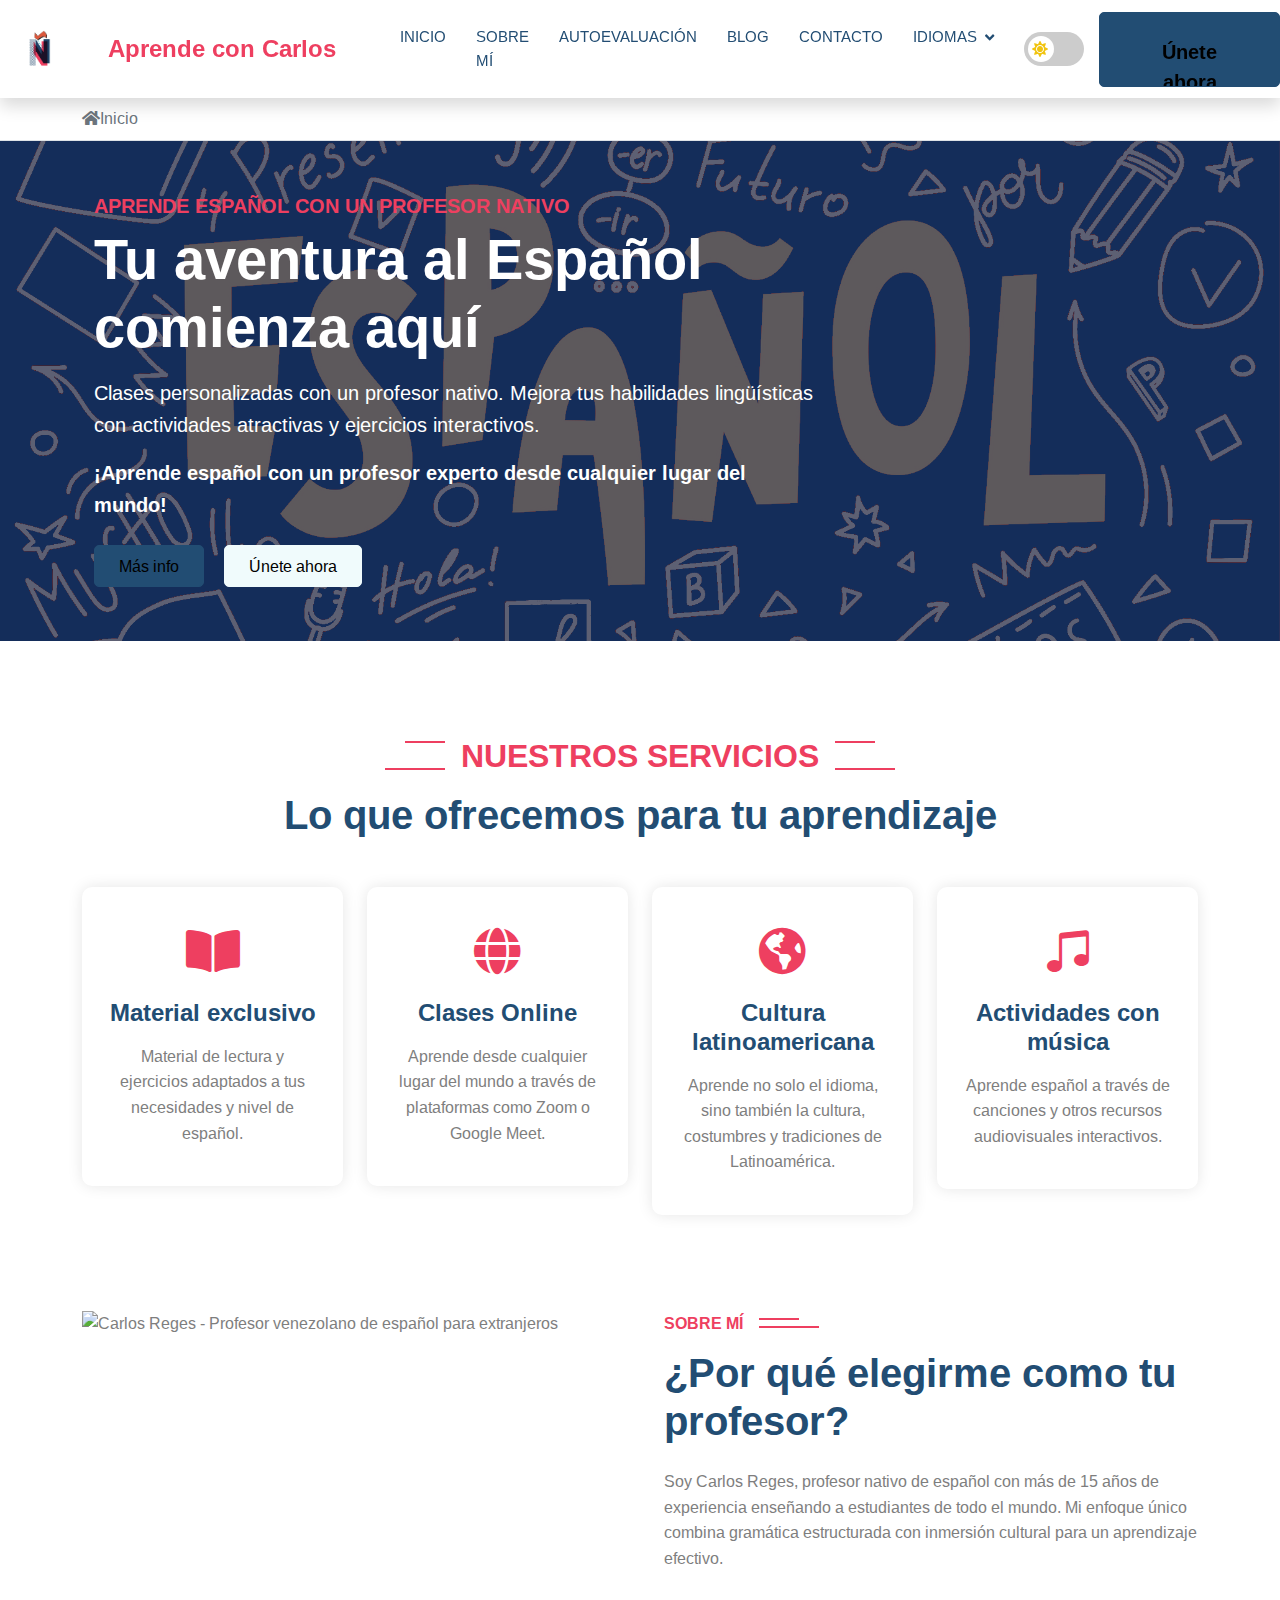
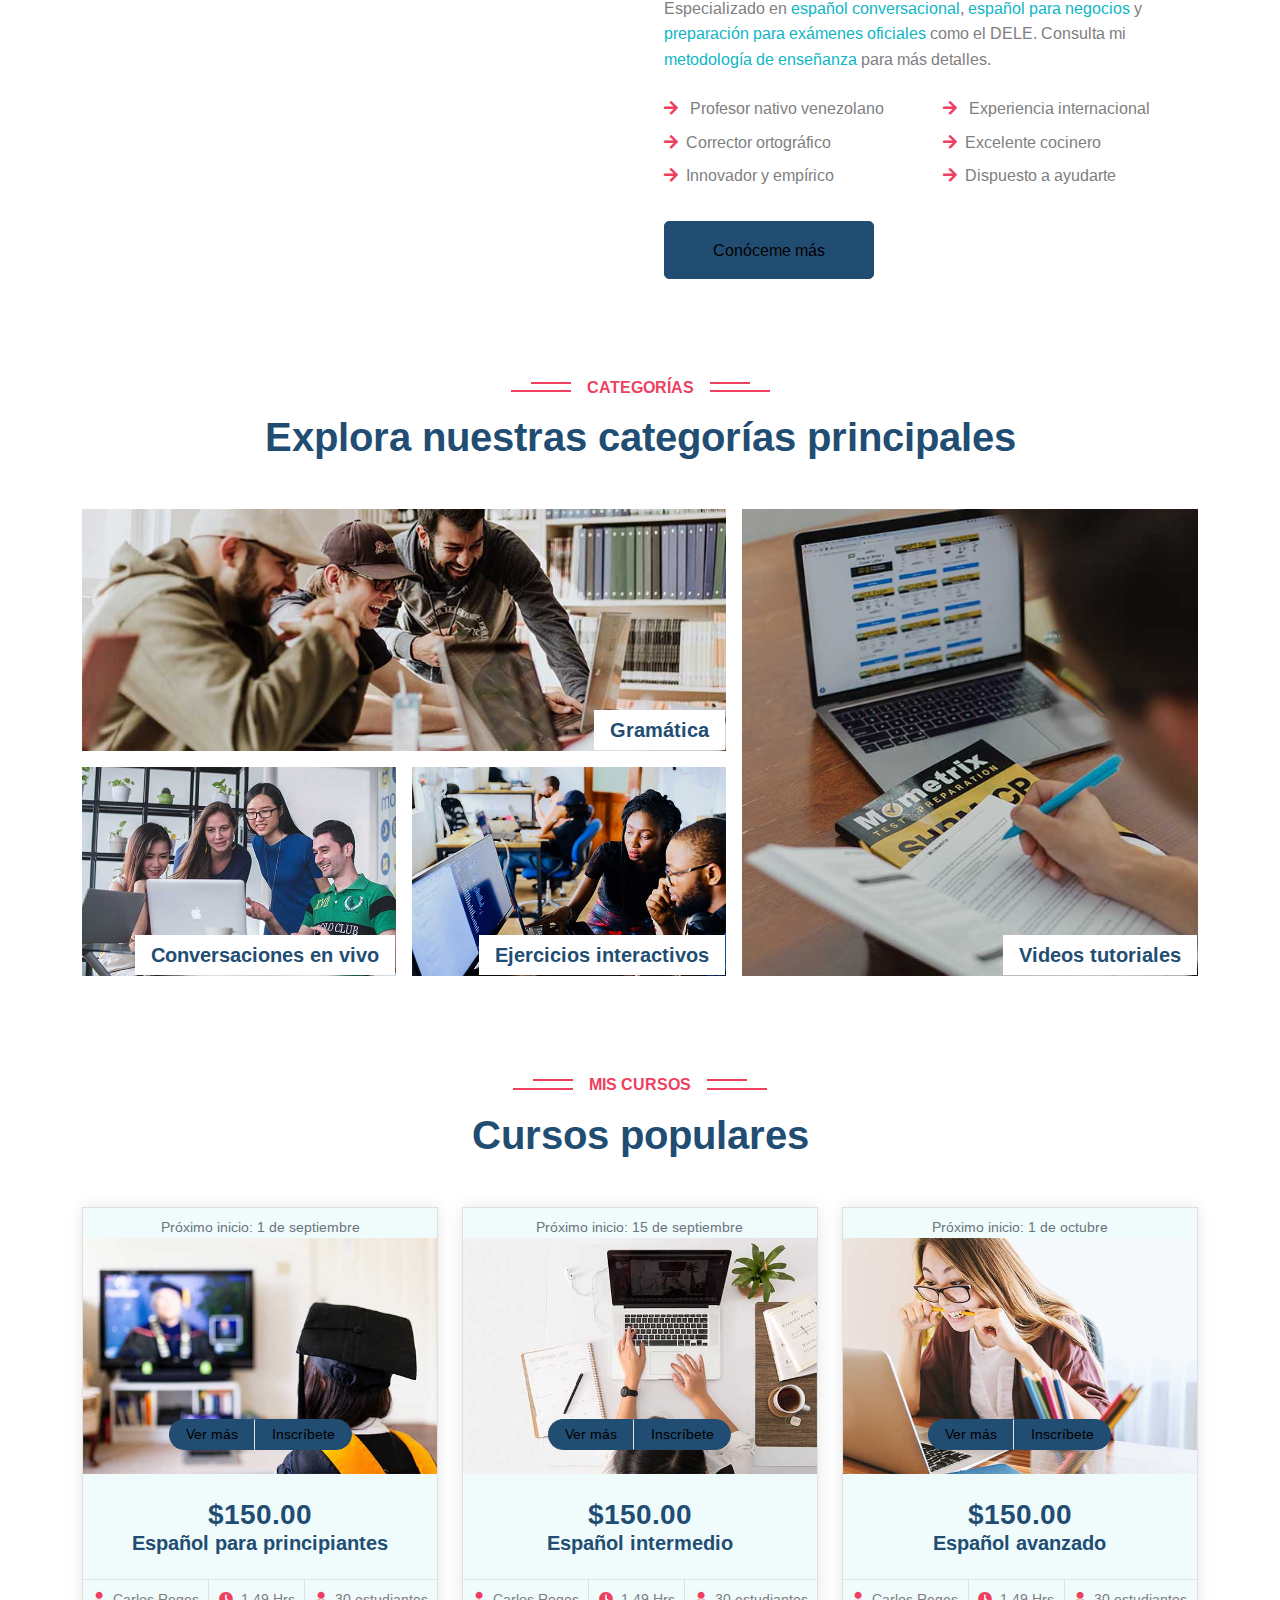
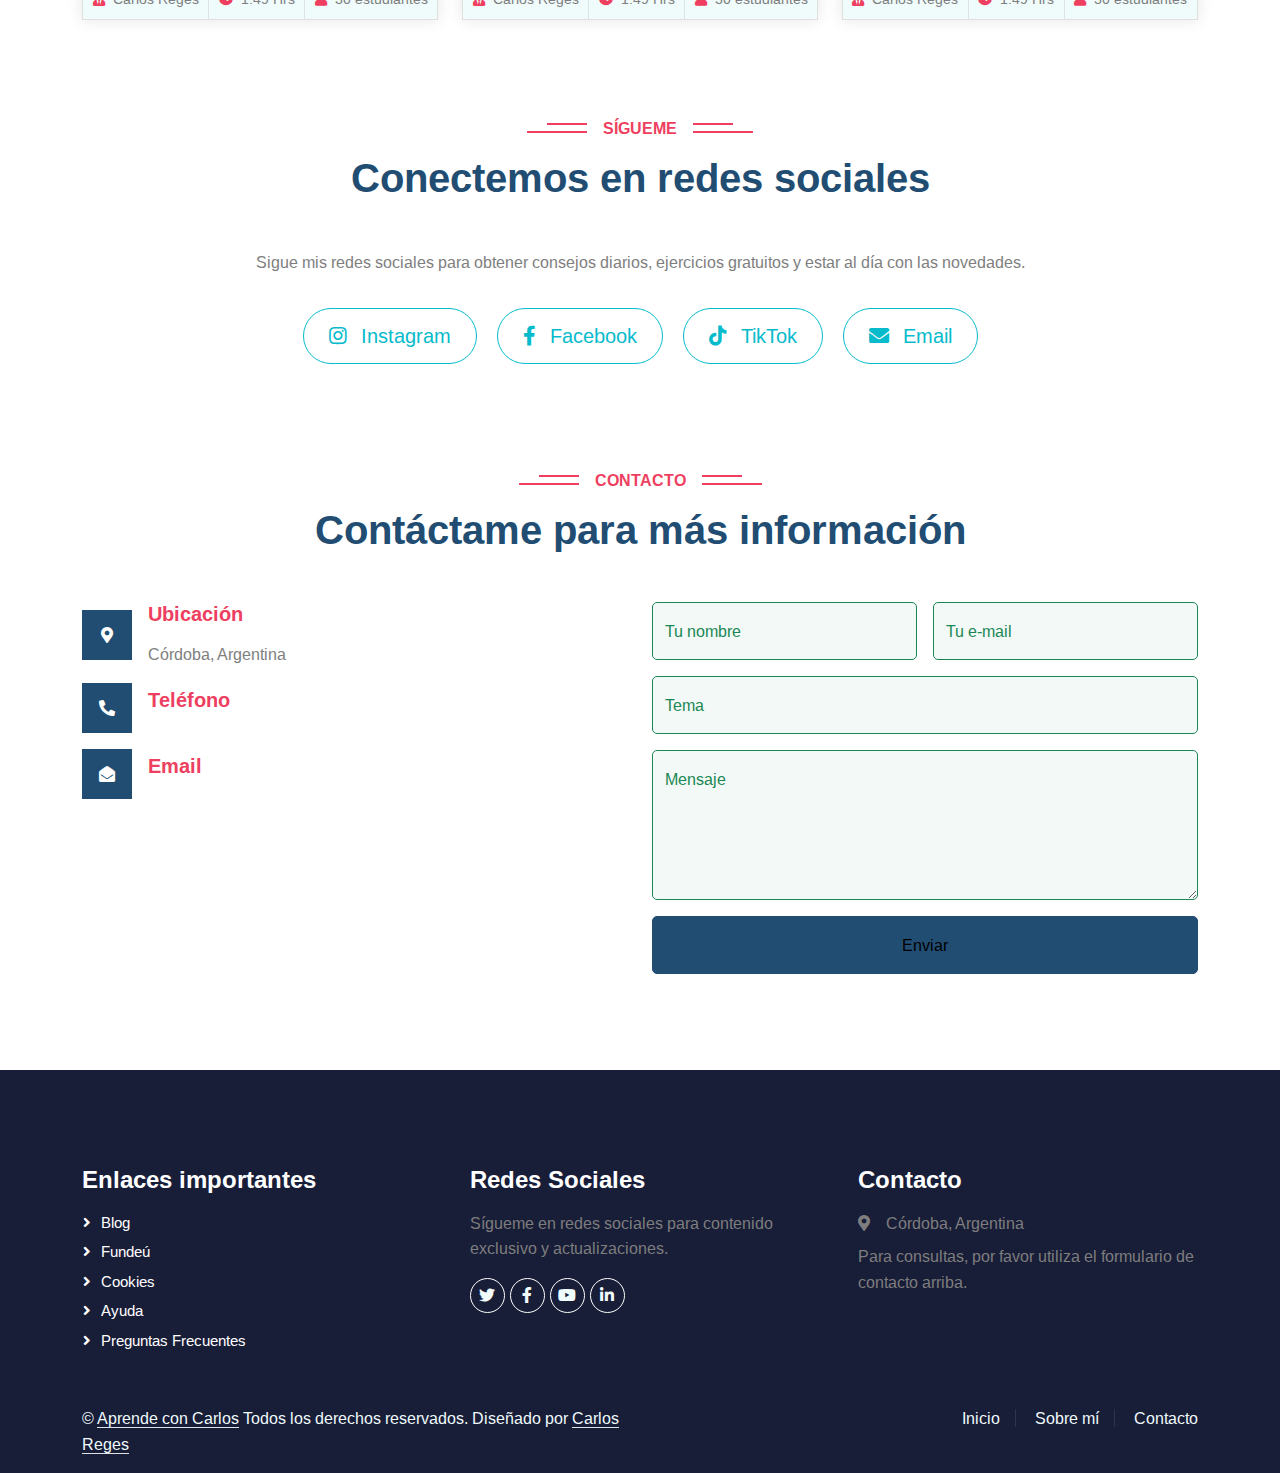
==== commit 60f1558a: "Eliminando fotos y colocando las nuevas" ====
--- a/index.html
+++ b/index.html
@@ -4,21 +4,21 @@
     <meta charset="utf-8" />
     <title>Aprende Español Online con un Profesor Nativo | Aprende con Carlos</title>
     <meta content="width=device-width, initial-scale=1.0" name="viewport" />
-    <meta content="clases de español, español online, aprender español, profesor de español, español para extranjeros, clases particulares, curso de español, hablar español, español latinoamericano" name="keywords" />
-    <meta content="Aprende español online con Carlos, profesor nativo con más de 15 años de experiencia. Clases personalizadas para todos los niveles y objetivos, desde principiantes hasta avanzados." name="description" />
+    <meta content="clases de español, español online, profesor nativo, español latinoamericano, profesor venezolano, aprender español rápido, DELE, español para negocios, español conversacional, clases particulares, curso intensivo, hablar como nativo, español para extranjeros, clases individuales, profesor certificado" name="keywords" />
+    <meta content="Aprende español auténtico con Carlos, profesor venezolano con +15 años de experiencia. Clases personalizadas adaptadas a tu nivel y objetivos específicos. Mejora tu fluidez, pronunciación y confianza con métodos dinámicos. ¡Reserva tu clase de prueba hoy!" name="description" />
 
     <!-- Open Graph / Facebook -->
     <meta property="og:type" content="website">
     <meta property="og:url" content="https://aprendeconcarlos.com/">
     <meta property="og:title" content="Aprende Español Online con un Profesor Nativo | Aprende con Carlos">
-    <meta property="og:description" content="Clases de español personalizadas con un profesor nativo. Mejora tus habilidades lingüísticas desde cualquier parte del mundo.">
+    <meta property="og:description" content="Domina el español con clases personalizadas impartidas por Carlos, profesor nativo venezolano. Metodología dinámica, enfoque conversacional y contenido cultural auténtico. Ideal para todos los niveles. ¡Comienza tu viaje lingüístico ahora!" />
     <meta property="og:image" content="https://aprendeconcarlos.com/img/og-image-home.jpg">
     
     <!-- Twitter -->
     <meta property="twitter:card" content="summary_large_image">
     <meta property="twitter:url" content="https://aprendeconcarlos.com/">
     <meta property="twitter:title" content="Aprende Español Online con un Profesor Nativo | Aprende con Carlos">
-    <meta property="twitter:description" content="Clases de español personalizadas con un profesor nativo. Mejora tus habilidades lingüísticas desde cualquier parte del mundo.">
+    <meta property="twitter:description" content="Domina el español con clases personalizadas impartidas por Carlos, profesor nativo venezolano. Metodología dinámica, enfoque conversacional y contenido cultural auténtico. ¡Comienza hoy!" />
     <meta property="twitter:image" content="https://aprendeconcarlos.com/img/og-image-home.jpg">
 
     <!-- Favicon -->
@@ -52,8 +52,58 @@
     <link href="css/style.css" rel="stylesheet" />
 
     <!-- Analytics -->
-    <script async src="https://www.googletagmanager.com/gtag/js?id=G-48SSDQCRQG"></script>
-    <script src="js/analytics.js"></script>
+    <script async src="https://www.googletagmanager.com/gtag/js?id=UA-482949783"></script>
+    <script>
+      window.dataLayer = window.dataLayer || [];
+      function gtag(){dataLayer.push(arguments);}
+      gtag('js', new Date());
+      gtag('config', 'UA-482949783');
+    </script>
+
+    <!-- Added CSS for h2-style -->
+    <style>.h2-style{font-size:1.5rem;font-weight:700;margin:0}</style>
+
+    <!-- Añadir justo antes del cierre de </head> -->
+    <script type="application/ld+json">
+    {
+      "@context": "https://schema.org",
+      "@type": "EducationalService",
+      "name": "Aprende con Carlos",
+      "description": "Clases de español personalizadas con un profesor nativo venezolano. Mejora tu fluidez, pronunciación y confianza con métodos dinámicos.",
+      "provider": {
+        "@type": "Person",
+        "name": "Carlos Reges",
+        "jobTitle": "Profesor de Español",
+        "nationality": "Venezuelan",
+        "knowsLanguage": ["es", "en"],
+        "hasCredential": "15+ años de experiencia"
+      },
+      "serviceType": "Clases de Español",
+      "audience": {
+        "@type": "Audience",
+        "audienceType": "Estudiantes de español de todos los niveles"
+      },
+      "offers": {
+        "@type": "Offer",
+        "price": "150.00",
+        "priceCurrency": "USD"
+      },
+      "availableChannel": {
+        "@type": "ServiceChannel",
+        "serviceUrl": "https://aprendeconcarlos.com/contact.html",
+        "serviceLocation": "Online"
+      }
+    }
+    </script>
+
+    <!-- Añadir después de las metaetiquetas -->
+    <link rel="preload" href="css/bootstrap.min.css" as="style">
+    <link rel="preload" href="css/style.css" as="style">
+    <link rel="preload" href="img/header.png" as="image">
+    <link rel="canonical" href="https://aprendeconcarlos.com/" />
+
+    <!-- Añadir en el head -->
+    <meta name="robots" content="index, follow, max-snippet:-1, max-image-preview:large, max-video-preview:-1" />
   </head>
 
   <body>
@@ -78,7 +128,7 @@
         href="index.html"
         class="navbar-brand d-flex align-items-center px-4 px-lg-5"
       >
-        <h2 class="m-0 text-primary">Aprende con Carlos</h2>
+        <span class="m-0 text-primary h2-style">Aprende con Carlos</span>
       </a>
       <button
         type="button"
@@ -123,12 +173,21 @@
     </nav>
     <!-- Navbar End -->
 
-    
+    <!-- Justo después del navbar y antes del banner -->
+    <div class="container-fluid py-2 border-bottom d-none d-lg-block">
+      <div class="container">
+        <nav aria-label="breadcrumb">
+          <ol class="breadcrumb m-0">
+            <li class="breadcrumb-item active" aria-current="page"><i class="fa fa-home mr-2"></i>Inicio</li>
+          </ol>
+        </nav>
+      </div>
+    </div>
 
     <!-- Banner Start (reemplaza el carrusel) -->
     <div class="container-fluid p-0 mb-5">
         <div class="position-relative banner-container">
-            <img class="img-fluid w-100" src="img/header.png" alt="Banner principal" style="max-height: 500px; object-fit: cover; object-position: center;" />
+            <img class="img-fluid w-100" src="img/header.png" alt="Profesor nativo de español enseñando online - Aprende con Carlos" style="max-height: 500px; object-fit: cover; object-position: center;" />
             <div class="position-absolute top-0 start-0 w-100 h-100 d-flex align-items-center" 
                  style="background: rgba(24, 29, 56, 0.7)">
             <div class="container">
@@ -165,13 +224,17 @@
     <!-- Service Start -->
     <div class="container-xxl py-5">
       <div class="container">
+        <div class="text-center mb-5">
+          <h2 class="section-title bg-white text-center text-primary px-3">Nuestros Servicios</h2>
+          <h3 class="display-6 mb-4">Lo que ofrecemos para tu aprendizaje</h3>
+        </div>
         <div class="row g-4">
           <div class="col-lg-3 col-sm-6 wow fadeInUp" data-wow-delay="0.1s">
             <div class="service-item text-center pt-3">
               <div class="p-4">
                 <i class="fa fa-3x fa-book-open text-primary mb-4"></i>
-                <h5 class="mb-3" data-i18n="services.reading.title"></h5>
-                <p data-i18n="services.reading.text"></p>
+                <h4 class="mb-3" data-i18n="services.reading.title">Materiales de Lectura</h4>
+                <p data-i18n="services.reading.text">Accede a textos adaptados a tu nivel para mejorar tu comprensión lectora en español.</p>
               </div>
             </div>
           </div>
@@ -179,8 +242,8 @@
             <div class="service-item text-center pt-3">
               <div class="p-4">
                 <i class="fa fa-3x fa-globe text-primary mb-4"></i>
-                <h5 class="mb-3" data-i18n="services.online.title"></h5>
-                <p data-i18n="services.online.text"></p>
+                <h4 class="mb-3" data-i18n="services.online.title">Clases Online</h4>
+                <p data-i18n="services.online.text">Aprende desde cualquier lugar con nuestras clases virtuales interactivas.</p>
               </div>
             </div>
           </div>
@@ -188,8 +251,8 @@
             <div class="service-item text-center pt-3">
               <div class="p-4">
                 <i class="fa fa-3x fa-globe-americas text-primary mb-4"></i>
-                <h5 class="mb-3" data-i18n="services.culture.title"></h5>
-                <p data-i18n="services.culture.text"></p>
+                <h4 class="mb-3" data-i18n="services.culture.title">Cultura</h4>
+                <p data-i18n="services.culture.text">Descubre la rica cultura española y su impacto en el mundo.</p>
               </div>
             </div>
           </div>
@@ -197,8 +260,8 @@
             <div class="service-item text-center pt-3">
               <div class="p-4">
                 <i class="fa fa-3x bi-music-note-beamed text-primary mb-4"></i>
-                <h5 class="mb-3" data-i18n="services.music.title"></h5>
-                <p data-i18n="services.music.text"></p>
+                <h4 class="mb-3" data-i18n="services.music.title">Música</h4>
+                <p data-i18n="services.music.text">Explora la rica música española y su influencia en la cultura.</p>
               </div>
             </div>
           </div>
@@ -218,27 +281,33 @@
             <div class="position-relative h-100">
               <img
                 class="img-fluid position-absolute w-100 h-100"
-                src="img/about.jpg"
-                alt=""
+                src="images/creges2.png"
+                alt="Carlos Reges - Profesor venezolano de español para extranjeros"
                 style="object-fit: cover"
               />
             </div>
           </div>
           <div class="col-lg-6 wow fadeInUp" data-wow-delay="0.3s">
-            <h6 class="section-title bg-white text-start text-primary pe-3" data-i18n="about.title"></h6>
-            <h1 class="mb-4" data-i18n="about.question"></h1>
-            <p class="mb-4" data-i18n="about.text1"></p>
+            <h6 class="section-title bg-white text-start text-primary pe-3" data-i18n="about.title">Sobre Mí</h6>
+            <h1 class="mb-4" data-i18n="about.question">¿Por qué Elegirme Como Tu Profesor?</h1>
+            <p class="mb-4" data-i18n="about.text1">Soy Carlos, profesor venezolano con más de 15 años de experiencia enseñando español a estudiantes de todo el mundo. Mi método combina conversación, gramática y cultura para un aprendizaje completo.</p>
+            <p class="mb-4">
+              Especializado en <a href="conversational.html">español conversacional</a>, 
+              <a href="business-spanish.html">español para negocios</a> y 
+              <a href="exam-prep.html">preparación para exámenes oficiales</a> como el DELE. 
+              Consulta mi <a href="methodology.html">metodología de enseñanza</a> para más detalles.
+            </p>
             <div class="row gy-2 gx-4 mb-4">
               <div class="col-sm-6">
                 <p class="mb-0">
                   <i class="fa fa-arrow-right text-primary me-2"></i>
-                  <span data-i18n="about.skill1"></span>
+                  <span data-i18n="about.skill1">Profesor nativo certificado</span>
                 </p>
               </div>
               <div class="col-sm-6">
                 <p class="mb-0">
                   <i class="fa fa-arrow-right text-primary me-2"></i>
-                  <span data-i18n="about.skill2"></span>
+                  <span data-i18n="about.skill2">Metodología personalizada</span>
                 </p>
               </div>
               <div class="col-sm-6">
@@ -266,7 +335,7 @@
                 </p>
               </div>
             </div>
-            <a class="btn btn-primary py-3 px-5 mt-2" href="teacher.html" data-i18n="about.button"></a>
+            <a class="btn btn-primary py-3 px-5 mt-2" href="teacher.html" data-i18n="about.button">Conóceme mejor</a>
           </div>
         </div>
       </div>
@@ -276,23 +345,23 @@
     <div class="container-xxl py-5 category">
       <div class="container">
         <div class="text-center wow fadeInUp" data-wow-delay="0.1s">
-                <h6 class="section-title bg-white text-center text-primary px-3" data-i18n="categories.title"></h6>
-                <h1 class="mb-5" data-i18n="categories.heading"></h1>
+                <h6 class="section-title bg-white text-center text-primary px-3" data-i18n="categories.title">Categorías</h6>
+                <h1 class="mb-5" data-i18n="categories.heading">Explora Nuestras Áreas de Enseñanza</h1>
         </div>
         <div class="row g-3">
           <div class="col-lg-7 col-md-6">
             <div class="row g-3">
               <div class="col-lg-12 col-md-12 wow zoomIn" data-wow-delay="0.1s">
                             <a class="position-relative d-block overflow-hidden" href="grammar.html">
-                  <img class="img-fluid" src="img/cat-1.jpg" alt="" />
+                  <img class="img-fluid" src="img/cat-1.jpg" alt="Clases de gramática española con profesor latinoamericano" loading="lazy" />
                                 <div class="bg-white text-center position-absolute bottom-0 end-0 py-2 px-3" style="margin: 1px">
-                                    <h5 class="m-0" data-i18n="categories.item1"></h5>
+                                    <h5 class="m-0" data-i18n="categories.item1">Gramática Española</h5>
                   </div>
                 </a>
               </div>
               <div class="col-lg-6 col-md-12 wow zoomIn" data-wow-delay="0.3s">
                             <a class="position-relative d-block overflow-hidden" href="conversations.html">
-                  <img class="img-fluid" src="img/cat-2.jpg" alt="" />
+                  <img class="img-fluid" src="img/cat-2.jpg" alt="Conversaciones en español en vivo con profesor nativo" loading="lazy" />
                                 <div class="bg-white text-center position-absolute bottom-0 end-0 py-2 px-3" style="margin: 1px">
                                     <h5 class="m-0" data-i18n="categories.item2">Conversaciones en vivo</h5>
                   </div>
@@ -300,7 +369,7 @@
               </div>
               <div class="col-lg-6 col-md-12 wow zoomIn" data-wow-delay="0.5s">
                             <a class="position-relative d-block overflow-hidden" href="exercises.html">
-                  <img class="img-fluid" src="img/cat-3.jpg" alt="" />
+                  <img class="img-fluid" src="img/cat-3.jpg" alt="Ejercicios interactivos de español para todos los niveles" loading="lazy" />
                                 <div class="bg-white text-center position-absolute bottom-0 end-0 py-2 px-3" style="margin: 1px">
                                     <h5 class="m-0" data-i18n="categories.item3">Ejercicios interactivos</h5>
                   </div>
@@ -310,7 +379,7 @@
           </div>
                 <div class="col-lg-5 col-md-6 wow zoomIn" data-wow-delay="0.7s" style="min-height: 350px;">
                     <a class="position-relative d-block h-100 overflow-hidden" href="videos.html">
-                        <img class="img-fluid position-absolute w-100 h-100" src="img/cat-4.jpg" alt="" style="object-fit: cover" />
+                        <img class="img-fluid position-absolute w-100 h-100" src="img/cat-4.jpg" alt="Videos tutoriales de español latinoamericano" style="object-fit: cover" />
                         <div class="bg-white text-center position-absolute bottom-0 end-0 py-2 px-3" style="margin: 1px">
                             <h5 class="m-0" data-i18n="categories.item4">Videos tutoriales</h5>
               </div>
@@ -324,15 +393,15 @@
     <div class="container-xxl py-5">
       <div class="container">
         <div class="text-center wow fadeInUp" data-wow-delay="0.1s">
-          <h6 class="section-title bg-white text-center text-primary px-3" data-i18n="courses.title">
-          </h6>
-          <h1 class="mb-5" data-i18n="courses.heading"></h1>
+          <h6 class="section-title bg-white text-center text-primary px-3" data-i18n="courses.title">Nuestros Cursos</h6>
+          <h1 class="mb-5" data-i18n="courses.heading">Cursos Populares de Español</h1>
         </div>
         <div class="row g-4 justify-content-center">
           <div class="col-lg-4 col-md-6 wow fadeInUp" data-wow-delay="0.1s">
             <div class="course-item bg-light">
+              <time datetime="2023-09-01" class="small d-block text-muted text-center mt-2">Próximo inicio: 1 de septiembre</time>
               <div class="position-relative overflow-hidden">
-                <img class="img-fluid" src="img/course-1.jpg" alt="" />
+                <img class="img-fluid" src="img/course-1.jpg" alt="Curso de español para principiantes con profesor venezolano" />
                 <div
                   class="w-100 d-flex justify-content-center position-absolute bottom-0 start-0 mb-4"
                 >
@@ -341,20 +410,23 @@
                     class="flex-shrink-0 btn btn-sm btn-primary px-3 border-end"
                     style="border-radius: 30px 0 0 30px"
                     data-i18n="courses.more"
-                  ></a
+                  >Más Info</a
                   >
                   <a
                     href="courses-signup.html"
                     class="flex-shrink-0 btn btn-sm btn-primary px-3"
                     style="border-radius: 0 30px 30px 0"
                     data-i18n="courses.join"
-                  ></a
+                  >Inscríbete</a
                   >
                 </div>
               </div>
               <div class="text-center p-4 pb-0">
-                <h3 class="mb-0">$150.00</h3>
-                <h5 class="mb-4" data-i18n="courses.beginner"></h5>
+                <h3 class="mb-0">
+                  <span itemprop="price">$150.00</span>
+                  <meta itemprop="priceCurrency" content="USD">
+                </h3>
+                <h5 class="mb-4" data-i18n="courses.beginner">Español para Principiantes</h5>
               </div>
               <div class="d-flex border-top">
                 <small class="flex-fill text-center border-end py-2"
@@ -365,15 +437,16 @@
                 >
                 <small class="flex-fill text-center py-2"
                   ><i class="fa fa-user text-primary me-2"></i>30
-                  <span data-i18n="courses.students"></span></small
+                  <span data-i18n="courses.students">Estudiantes</span></small
                 >
               </div>
             </div>
           </div>
           <div class="col-lg-4 col-md-6 wow fadeInUp" data-wow-delay="0.3s">
             <div class="course-item bg-light">
+              <time datetime="2023-09-15" class="small d-block text-muted text-center mt-2">Próximo inicio: 15 de septiembre</time>
               <div class="position-relative overflow-hidden">
-                <img class="img-fluid" src="img/course-2.jpg" alt="" />
+                <img class="img-fluid" src="img/course-2.jpg" alt="Curso de español nivel intermedio - Aprende con Carlos" />
                 <div
                   class="w-100 d-flex justify-content-center position-absolute bottom-0 start-0 mb-4"
                 >
@@ -382,20 +455,23 @@
                     class="flex-shrink-0 btn btn-sm btn-primary px-3 border-end"
                     style="border-radius: 30px 0 0 30px"
                     data-i18n="courses.more"
-                  ></a
+                  >Más Info</a
                   >
                   <a
                     href="courses-signup.html"
                     class="flex-shrink-0 btn btn-sm btn-primary px-3"
                     style="border-radius: 0 30px 30px 0"
                     data-i18n="courses.join"
-                  ></a
+                  >Inscríbete</a
                   >
                 </div>
               </div>
               <div class="text-center p-4 pb-0">
-                <h3 class="mb-0">$150.00</h3>
-                <h5 class="mb-4" data-i18n="courses.intermediate"></h5>
+                <h3 class="mb-0">
+                  <span itemprop="price">$150.00</span>
+                  <meta itemprop="priceCurrency" content="USD">
+                </h3>
+                <h5 class="mb-4" data-i18n="courses.intermediate">Español Intermedio</h5>
               </div>
               <div class="d-flex border-top">
                 <small class="flex-fill text-center border-end py-2"
@@ -406,15 +482,16 @@
                 >
                 <small class="flex-fill text-center py-2"
                   ><i class="fa fa-user text-primary me-2"></i>30
-                  <span data-i18n="courses.students"></span></small
+                  <span data-i18n="courses.students">Estudiantes</span></small
                 >
               </div>
             </div>
           </div>
           <div class="col-lg-4 col-md-6 wow fadeInUp" data-wow-delay="0.5s">
             <div class="course-item bg-light">
+              <time datetime="2023-10-01" class="small d-block text-muted text-center mt-2">Próximo inicio: 1 de octubre</time>
               <div class="position-relative overflow-hidden">
-                <img class="img-fluid" src="img/course-3.jpg" alt="" />
+                <img class="img-fluid" src="img/course-3.jpg" alt="Curso avanzado de español latinoamericano para extranjeros" />
                 <div
                   class="w-100 d-flex justify-content-center position-absolute bottom-0 start-0 mb-4"
                 >
@@ -423,20 +500,23 @@
                     class="flex-shrink-0 btn btn-sm btn-primary px-3 border-end"
                     style="border-radius: 30px 0 0 30px"
                     data-i18n="courses.more"
-                  ></a
+                  >Más Info</a
                   >
                   <a
                     href="courses-signup.html"
                     class="flex-shrink-0 btn btn-sm btn-primary px-3"
                     style="border-radius: 0 30px 30px 0"
                     data-i18n="courses.join"
-                  ></a
+                  >Inscríbete</a
                   >
                 </div>
               </div>
               <div class="text-center p-4 pb-0">
-                <h3 class="mb-0">$150.00</h3>
-                <h5 class="mb-4" data-i18n="courses.advanced"></h5>
+                <h3 class="mb-0">
+                  <span itemprop="price">$150.00</span>
+                  <meta itemprop="priceCurrency" content="USD">
+                </h3>
+                <h5 class="mb-4" data-i18n="courses.advanced">Español Avanzado</h5>
               </div>
               <div class="d-flex border-top">
                 <small class="flex-fill text-center border-end py-2"
@@ -447,7 +527,7 @@
                 >
                 <small class="flex-fill text-center py-2"
                   ><i class="fa fa-user text-primary me-2"></i>30
-                  <span data-i18n="courses.students"></span></small
+                  <span data-i18n="courses.students">Estudiantes</span></small
                 >
               </div>
             </div>
@@ -489,8 +569,8 @@
     <div class="container-xxl py-5">
       <div class="container">
         <div class="text-center wow fadeInUp" data-wow-delay="0.1s">
-          <h6 class="section-title bg-white text-center text-primary px-3" data-i18n="contact.title"></h6>
-          <h1 class="mb-5" data-i18n="contact.heading"></h1>
+          <h6 class="section-title bg-white text-center text-primary px-3" data-i18n="contact.title">Contacto</h6>
+          <h1 class="mb-5" data-i18n="contact.heading">¿Listo para comenzar tu viaje al español?</h1>
         </div>
         <div class="row g-4">
           <div class="col-lg-6 col-md-6 wow fadeInUp" data-wow-delay="0.1s">
@@ -654,23 +734,15 @@
     <!-- JavaScript Libraries -->
     <script src="https://code.jquery.com/jquery-3.4.1.min.js"></script>
     <script src="https://cdn.jsdelivr.net/npm/bootstrap@5.0.0/dist/js/bootstrap.bundle.min.js"></script>
-    <script src="lib/wow/wow.min.js"></script>
-    <script src="lib/easing/easing.min.js"></script>
-    <script src="lib/waypoints/waypoints.min.js"></script>
-    <script src="lib/owlcarousel/owl.carousel.min.js"></script>
+    <script src="lib/wow/wow.min.js" defer></script>
+    <script src="lib/easing/easing.min.js" defer></script>
+    <script src="lib/waypoints/waypoints.min.js" defer></script>
+    <script src="lib/owlcarousel/owl.carousel.min.js" defer></script>
 
     <!-- Template Javascript -->
     <script src="js/main.js"></script>
-    <script src="js/translations.js"></script>
-    <script src="js/theme-clean.js"></script>
+    <script src="js/translations.js" defer></script>
+    <script src="js/theme-clean.js" defer></script>
     <script src="js/error-handler.js"></script>
-    <!-- Google Analytics (sustituye UA-XXXXX-Y con tu ID) -->
-    <script async src="https://www.googletagmanager.com/gtag/js?id=G-XXXXXXXXXX"></script>
-    <script>
-      window.dataLayer = window.dataLayer || [];
-      function gtag(){dataLayer.push(arguments);}
-      gtag('js', new Date());
-      gtag('config', 'G-XXXXXXXXXX');
-    </script>
   </body>
 </html>
